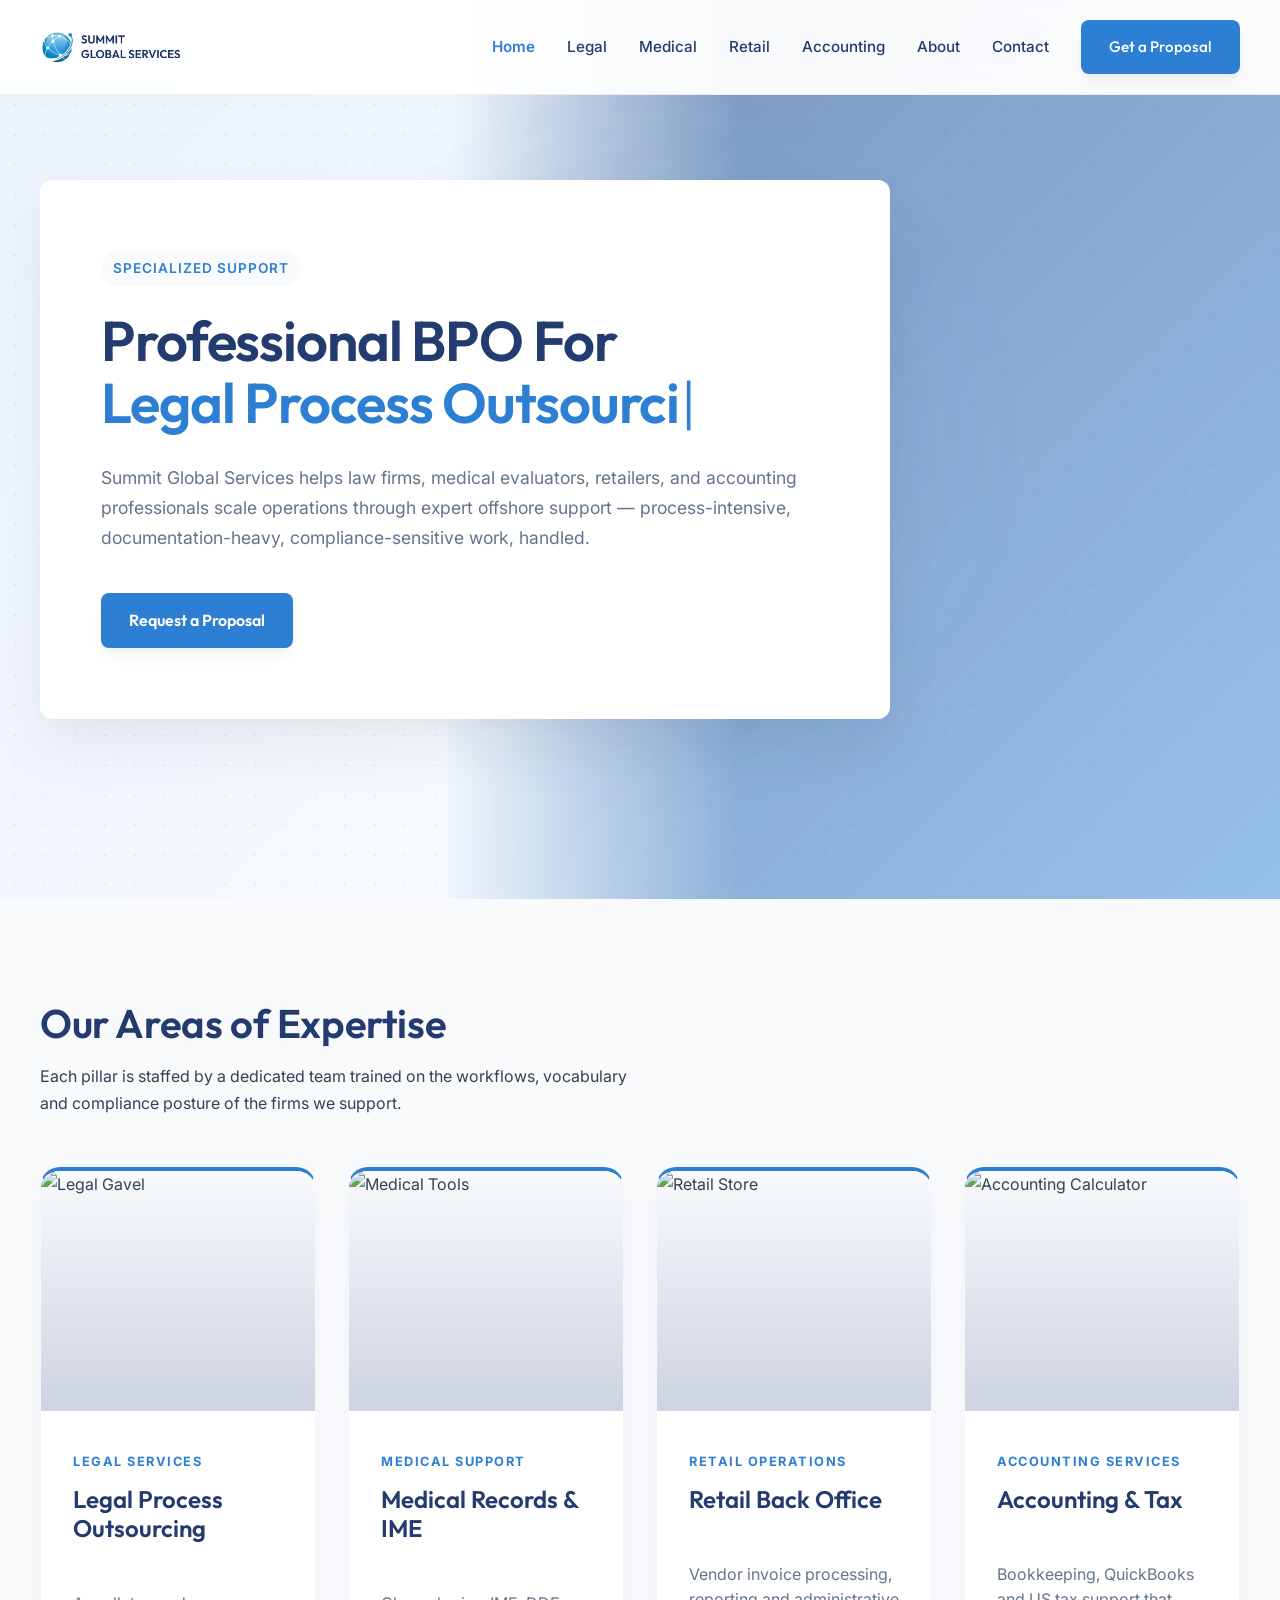
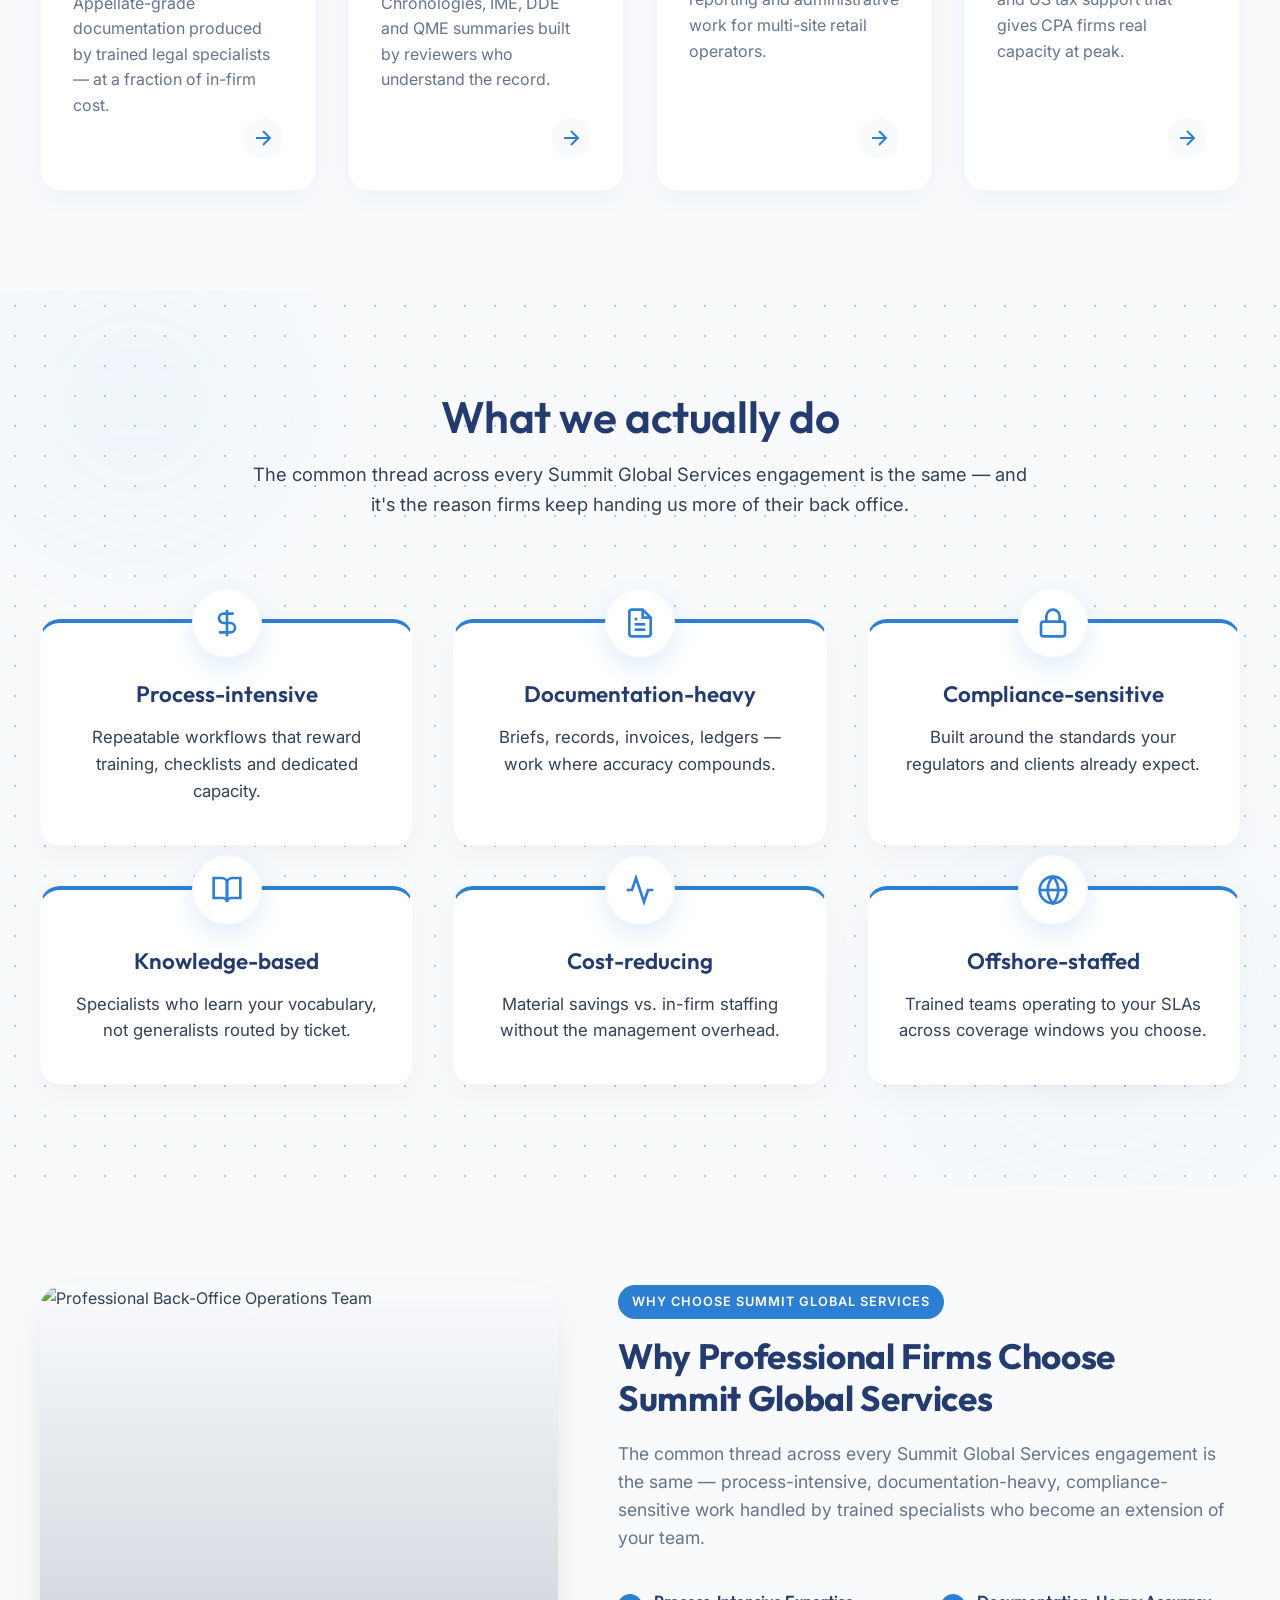
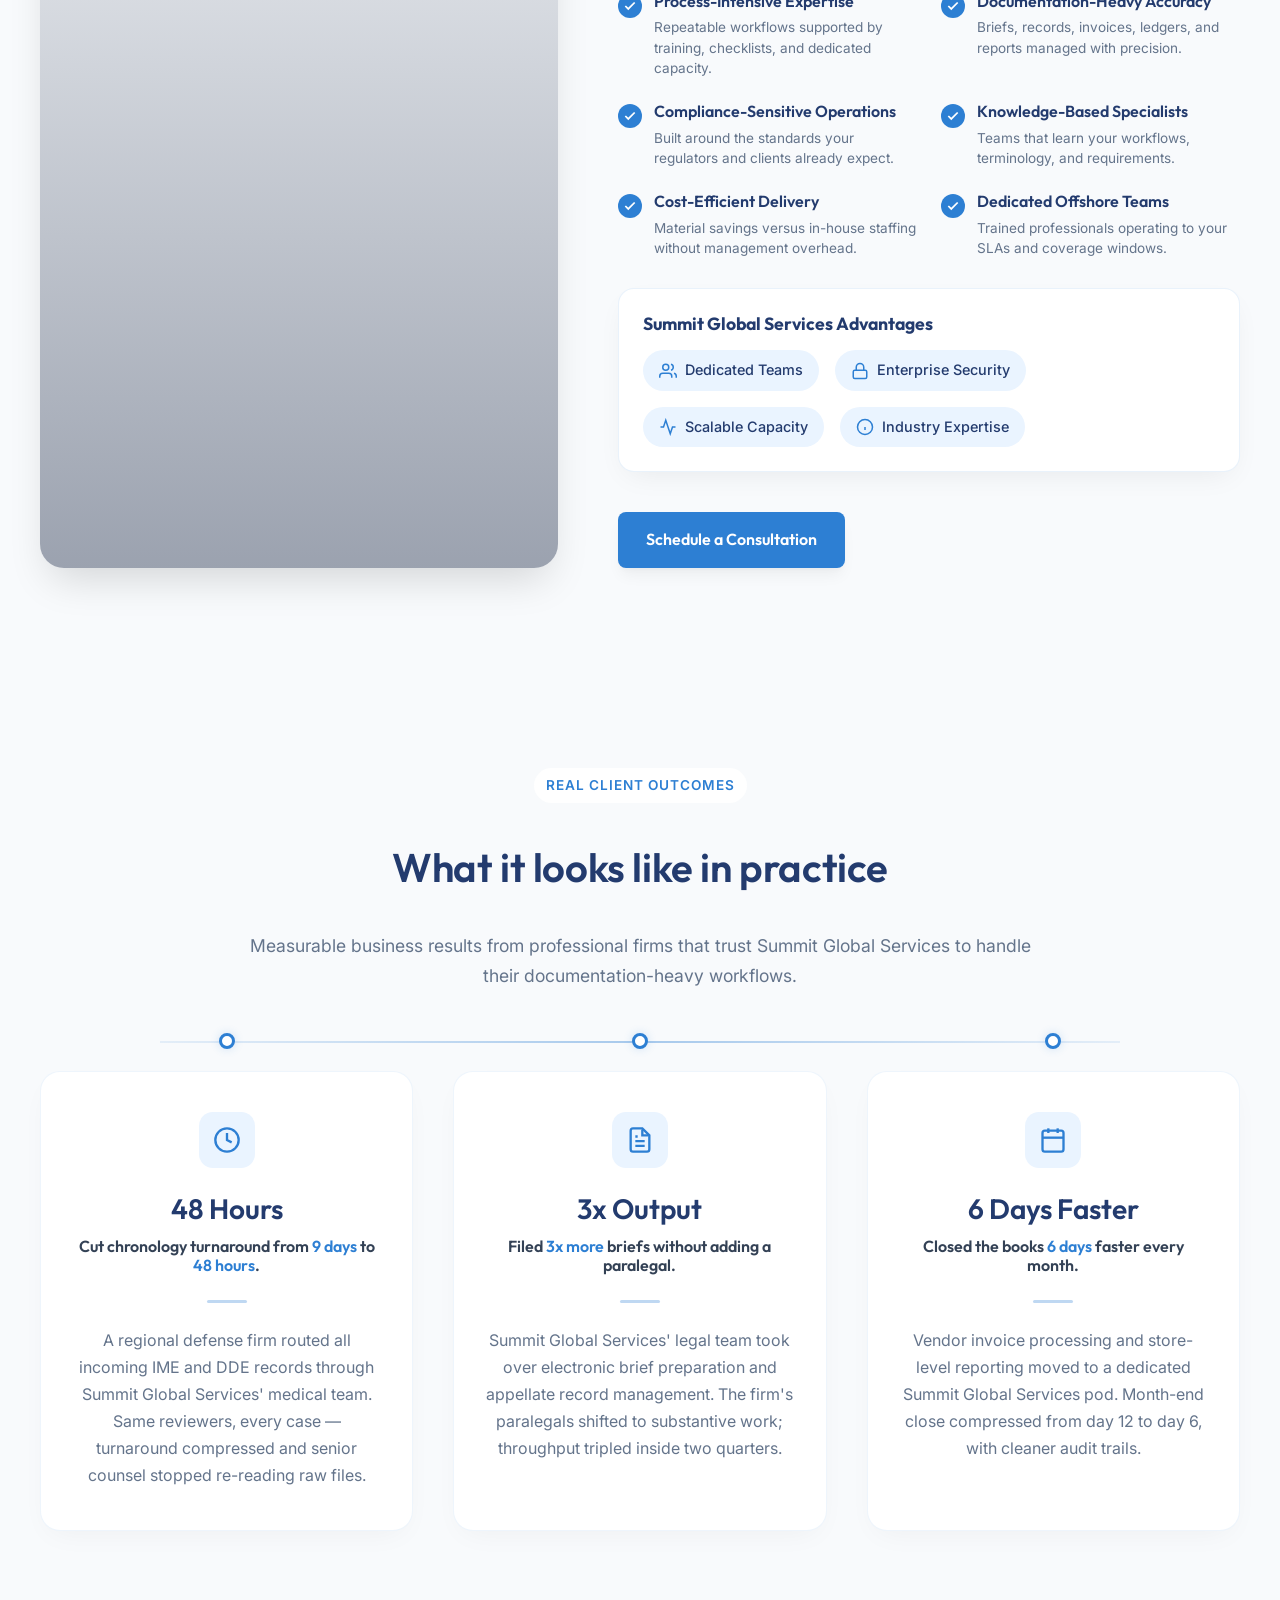
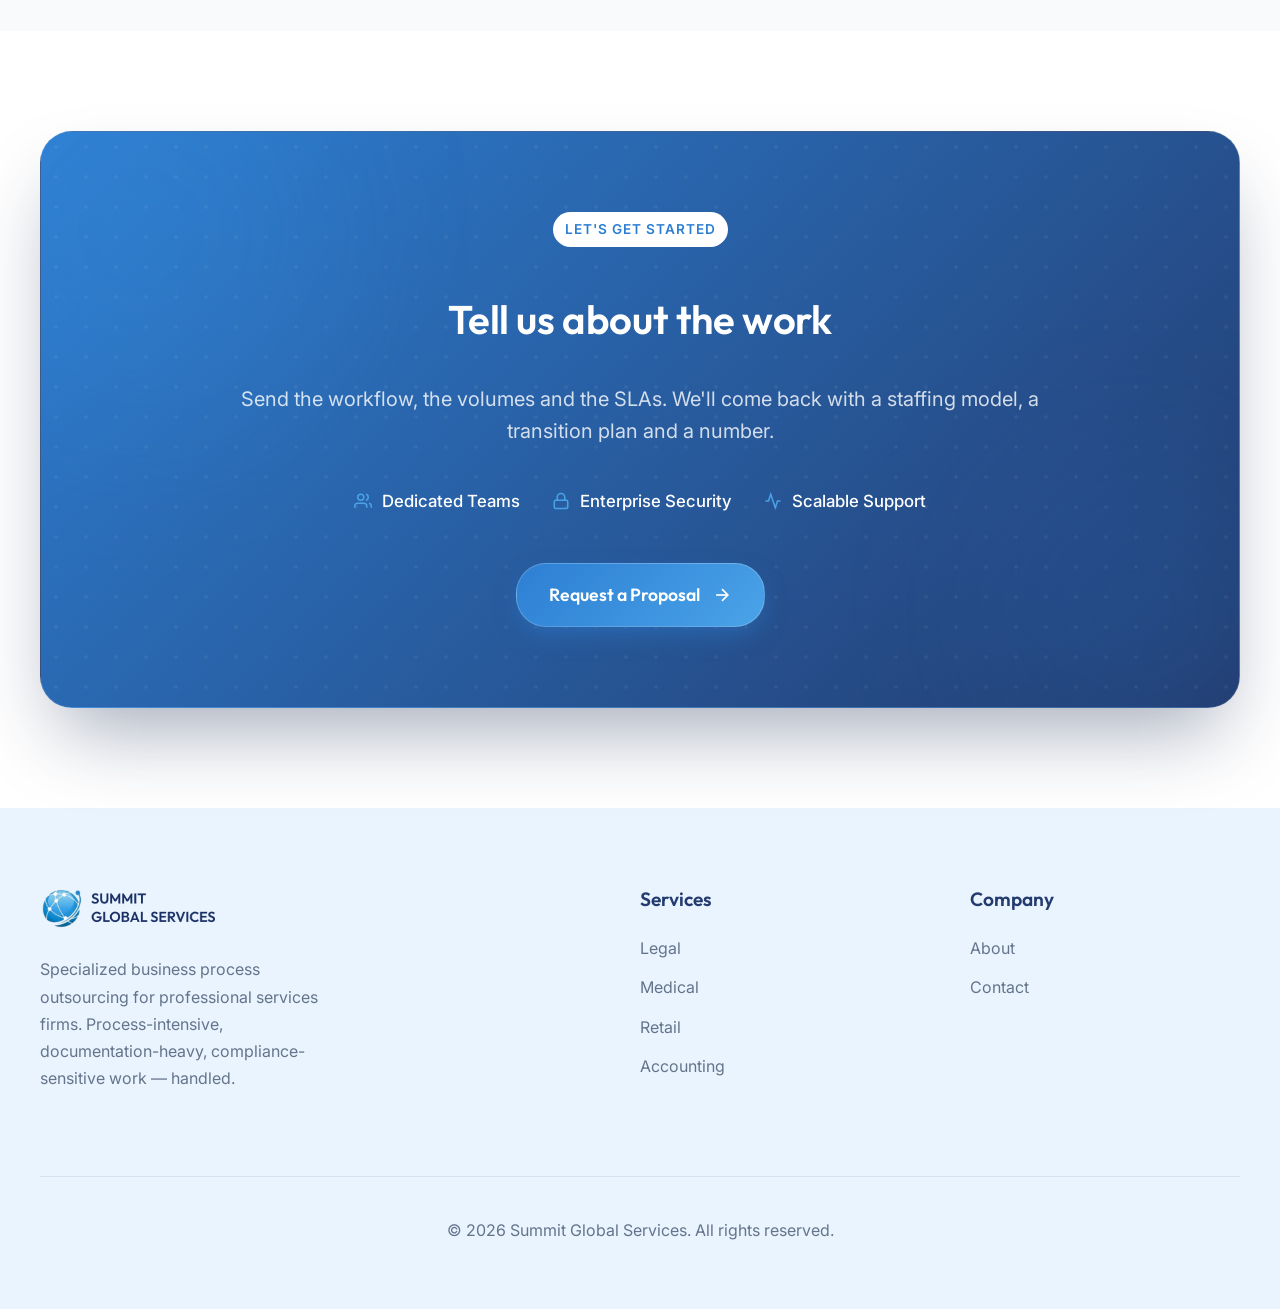
==== index.html @ f2cfae81 "Initial commit for Vercel deployment" ====
<!DOCTYPE html>
<html lang="en">

<head>
    <meta charset="UTF-8">
    <meta name="viewport" content="width=device-width, initial-scale=1.0">
    <title>Summit Global Services — Specialized BPO for Professional Firms</title>
    <meta name="description" content="Specialized BPO for legal, medical, retail, and accounting professionals.">
    <link rel="stylesheet" href="styles.css">
</head>

<body>

    <!-- Navigation -->
    <nav class="navbar">
        <div class="container">
            <a href="index.html" class="nav-brand">
                <img src="asset/logo.png" alt="Summit Global Services Logo" style="height: 32px; width: auto;">
            </a>
            <button class="nav-toggle" aria-label="Toggle Navigation">
                <svg width="24" height="24" viewBox="0 0 24 24" fill="none" stroke="currentColor" stroke-width="2"><line x1="3" y1="12" x2="21" y2="12"></line><line x1="3" y1="6" x2="21" y2="6"></line><line x1="3" y1="18" x2="21" y2="18"></line></svg>
            </button>
            <div class="nav-links">
                <a href="index.html" class="nav-home-link">Home</a>
                <a href="legal-process-outsourcing.html">Legal</a>
                <a href="medical-records-summary.html">Medical</a>
                <a href="retail-back-office.html">Retail</a>
                <a href="accounting-tax-support.html">Accounting</a>
                <a href="about.html">About</a>
                <a href="contact.html">Contact</a>
                <a href="contact.html" class="btn btn-primary">Get a Proposal</a>
            </div>
        </div>
    </nav>

    <!-- Hero Section -->
    <section class="hero-split" style="background: linear-gradient(135deg, #eaf2fc 0%, #ffffff 100%); position: relative;">
        <style>
            .premium-hero-glow {
                position: absolute;
                top: 50%;
                left: 20%;
                transform: translateY(-50%);
                width: 800px;
                height: 800px;
                background: radial-gradient(circle, rgba(45, 127, 211, 0.08) 0%, transparent 60%);
                border-radius: 50%;
                filter: blur(50px);
                z-index: 1;
                pointer-events: none;
            }
            .hero-split-bg-right {
                z-index: 0;
            }
            .hero-split-bg-right::before {
                content: '';
                position: absolute;
                top: 0; left: 0; right: 0; bottom: 0;
                background: linear-gradient(135deg, rgba(35, 59, 110, 0.5) 0%, rgba(45, 127, 211, 0.4) 100%);
                mix-blend-mode: overlay;
                z-index: 1;
            }
            .hero-split-bg-right::after {
                content: '';
                position: absolute;
                top: 0; left: 0; right: 0; bottom: 0;
                background: rgba(45, 127, 211, 0.15);
                z-index: 1;
            }
            .hero-image-fade {
                position: absolute;
                top: 0;
                left: 0;
                width: 35%;
                height: 100%;
                background: linear-gradient(90deg, #f0f6fd 0%, rgba(240, 246, 253, 0) 100%);
                z-index: 2;
            }
            .hero-image-fade-bottom {
                position: absolute;
                bottom: 0;
                left: 0;
                width: 100%;
                height: 25%;
                background: linear-gradient(0deg, #ffffff 0%, rgba(255, 255, 255, 0) 100%);
                z-index: 2;
                display: none;
            }
            @media (max-width: 992px) {
                .hero-image-fade {
                    width: 100%;
                    height: 40%;
                    background: linear-gradient(180deg, #f0f6fd 0%, rgba(240, 246, 253, 0) 100%);
                }
                .hero-image-fade-bottom {
                    display: block;
                }
            }
            .premium-hero-mesh {
                position: absolute;
                top: 0; left: 0; width: 100%; height: 100%;
                background-image: radial-gradient(rgba(45, 127, 211, 0.12) 1px, transparent 1px);
                background-size: 30px 30px;
                opacity: 0.8;
                z-index: 0;
            }
            .hero-overlap-card {
                position: relative;
                z-index: 10;
                box-shadow: 0 30px 60px rgba(0,0,0,0.06), 0 4px 20px rgba(45,127,211,0.04) !important;
                border: 1px solid rgba(255,255,255,0.7);
            }
        </style>

        <!-- Premium Background Elements -->
        <div class="premium-hero-mesh"></div>
        <div class="premium-hero-glow"></div>
        
        <div class="hero-split-bg-right">
            <div class="hero-image-fade"></div>
            <div class="hero-image-fade-bottom"></div>
        </div>

        <div class="container fade-in" style="position: relative; z-index: 10;">
            <div class="hero-overlap-card">
                <span class="hero-badge">Specialized Support</span>
                <h1>Professional BPO For<br><span class="rotating-text-wrapper"><span class="typing-text"></span></span>
                </h1>
                <p>Summit Global Services helps law firms, medical evaluators, retailers, and accounting professionals
                    scale operations through expert offshore support — process-intensive, documentation-heavy,
                    compliance-sensitive work, handled.</p>
                <div class="hero-overlap-btns">
                    <a href="contact.html" class="btn btn-primary">Request a Proposal</a>
                </div>
            </div>
        </div>
    </section>

    <!-- Our Areas of Expertise (Pillars) -->
    <section id="pillars" class="section section-light">
        <div class="container fade-in">
            <div class="services-header">
                <div class="services-header-text">
                    <h2>Our Areas of Expertise</h2>
                    <p>Each pillar is staffed by a dedicated team trained on the workflows, vocabulary and compliance
                        posture of the firms we support.</p>
                </div>
            </div>

            <div class="services-grid stagger-children">
                <!-- Legal -->
                <a href="legal-process-outsourcing.html" class="service-card animate-fade-up">
                    <div class="service-img">
                        <img src="https://images.unsplash.com/photo-1589829085413-56de8ae18c73?auto=format&fit=crop&q=80"
                            alt="Legal Gavel">
                        <div class="service-img-overlay"></div>
                    </div>
                    <div class="service-content">
                        <span class="service-category">Legal Services</span>
                        <h3>Legal Process Outsourcing</h3>
                        <p class="mt-4">Appellate-grade documentation produced by trained legal specialists — at a fraction of in-firm cost.</p>
                        <div class="service-arrow">
                            <svg width="24" height="24" viewBox="0 0 24 24" fill="none" stroke="currentColor" stroke-width="2"><line x1="5" y1="12" x2="19" y2="12"></line><polyline points="12 5 19 12 12 19"></polyline></svg>
                        </div>
                    </div>
                </a>

                <!-- Medical -->
                <a href="medical-records-summary.html" class="service-card animate-fade-up" style="animation-delay: 0.1s;">
                    <div class="service-img">
                        <img src="https://images.unsplash.com/photo-1576091160399-112ba8d25d1d?auto=format&fit=crop&q=80"
                            alt="Medical Tools">
                        <div class="service-img-overlay"></div>
                    </div>
                    <div class="service-content">
                        <span class="service-category">Medical Support</span>
                        <h3>Medical Records & IME</h3>
                        <p class="mt-4">Chronologies, IME, DDE and QME summaries built by reviewers who understand the record.</p>
                        <div class="service-arrow">
                            <svg width="24" height="24" viewBox="0 0 24 24" fill="none" stroke="currentColor" stroke-width="2"><line x1="5" y1="12" x2="19" y2="12"></line><polyline points="12 5 19 12 12 19"></polyline></svg>
                        </div>
                    </div>
                </a>

                <!-- Retail -->
                <a href="retail-back-office.html" class="service-card animate-fade-up" style="animation-delay: 0.2s;">
                    <div class="service-img">
                        <img src="https://images.unsplash.com/photo-1441986300917-64674bd600d8?auto=format&fit=crop&q=80"
                            alt="Retail Store">
                        <div class="service-img-overlay"></div>
                    </div>
                    <div class="service-content">
                        <span class="service-category">Retail Operations</span>
                        <h3>Retail Back Office</h3>
                        <p class="mt-4">Vendor invoice processing, reporting and administrative work for multi-site retail operators.</p>
                        <div class="service-arrow">
                            <svg width="24" height="24" viewBox="0 0 24 24" fill="none" stroke="currentColor" stroke-width="2"><line x1="5" y1="12" x2="19" y2="12"></line><polyline points="12 5 19 12 12 19"></polyline></svg>
                        </div>
                    </div>
                </a>

                <!-- Accounting -->
                <a href="accounting-tax-support.html" class="service-card animate-fade-up" style="animation-delay: 0.3s;">
                    <div class="service-img">
                        <img src="https://images.unsplash.com/photo-1554224155-8d04cb21cd6c?auto=format&fit=crop&q=80"
                            alt="Accounting Calculator">
                        <div class="service-img-overlay"></div>
                    </div>
                    <div class="service-content">
                        <span class="service-category">Accounting Services</span>
                        <h3>Accounting & Tax</h3>
                        <p class="mt-4">Bookkeeping, QuickBooks and US tax support that gives CPA firms real capacity at peak.</p>
                        <div class="service-arrow">
                            <svg width="24" height="24" viewBox="0 0 24 24" fill="none" stroke="currentColor" stroke-width="2"><line x1="5" y1="12" x2="19" y2="12"></line><polyline points="12 5 19 12 12 19"></polyline></svg>
                        </div>
                    </div>
                </a>
            </div>
        </div>
    </section>

    <!-- What we actually do -->
    <section class="section" style="position: relative; overflow: hidden; background-color: var(--bg-offwhite);">
        <style>
            .modern-feature-grid {
                display: grid;
                grid-template-columns: repeat(3, 1fr);
                gap: 40px;
                padding-top: 40px; /* space for floating icons */
            }
            @media (max-width: 900px) {
                .modern-feature-grid { grid-template-columns: repeat(2, 1fr); gap: 30px; }
            }
            @media (max-width: 600px) {
                .modern-feature-grid { grid-template-columns: 1fr; gap: 40px; }
            }
            .modern-feature-card {
                background: #ffffff;
                border-radius: 20px;
                padding: 50px 30px 40px;
                position: relative;
                box-shadow: 0 10px 30px rgba(0, 0, 0, 0.04), 0 1px 3px rgba(0,0,0,0.02);
                border-top: 4px solid var(--primary-color);
                display: flex;
                flex-direction: column;
                transition: transform 0.3s ease, box-shadow 0.3s ease;
                height: 100%;
                text-align: center;
                border-left: 1px solid rgba(0,0,0,0.02);
                border-right: 1px solid rgba(0,0,0,0.02);
                border-bottom: 1px solid rgba(0,0,0,0.02);
            }
            .modern-feature-card:hover {
                transform: translateY(-8px);
                box-shadow: 0 20px 40px rgba(45, 127, 211, 0.1), 0 1px 3px rgba(0,0,0,0.02);
            }
            .modern-feature-icon {
                position: absolute;
                top: -35px;
                left: 50%;
                transform: translateX(-50%);
                width: 70px;
                height: 70px;
                background: #ffffff;
                border-radius: 50%;
                display: flex;
                align-items: center;
                justify-content: center;
                box-shadow: 0 10px 25px rgba(45, 127, 211, 0.15);
                color: var(--primary-color);
                border: 2px solid var(--bg-offwhite);
            }
            .modern-feature-card h3 {
                margin-top: 8px;
                margin-bottom: 16px;
                font-size: 1.4rem;
                color: var(--text-heading);
            }
            .modern-feature-card p {
                color: var(--text-main);
                font-size: 1.05rem;
                line-height: 1.6;
                margin-bottom: 0;
            }
        </style>
        
        <!-- Subtle background elements -->
        <div style="position: absolute; top: -10%; left: -5%; width: 400px; height: 400px; background: radial-gradient(circle, rgba(45,127,211,0.05) 0%, transparent 70%); border-radius: 50%; filter: blur(40px); z-index: 0;"></div>
        <div style="position: absolute; bottom: -10%; right: -5%; width: 500px; height: 500px; background: radial-gradient(circle, rgba(45,127,211,0.04) 0%, transparent 70%); border-radius: 50%; filter: blur(60px); z-index: 0;"></div>
        <div class="premium-decorative-pattern" style="opacity: 0.4;"></div>

        <div class="container" style="position: relative; z-index: 1;">
            <div class="text-center fade-in" style="margin-bottom: 60px;">
                <h2 style="font-size: clamp(2rem, 4vw, 2.75rem); margin-bottom: 16px;">What we actually do</h2>
                <p style="max-width: 800px; margin: 0 auto; font-size: 1.15rem; color: var(--text-main); line-height: 1.6;">The
                    common thread across every Summit Global Services engagement is the same — and it's the reason firms keep handing us
                    more of their back office.</p>
            </div>

            <div class="modern-feature-grid">
                <div class="modern-feature-card fade-in">
                    <div class="modern-feature-icon">
                        <svg width="32" height="32" viewBox="0 0 24 24" fill="none" stroke="currentColor"
                            stroke-width="2">
                            <path d="M12 2v20M17 5H9.5a3.5 3.5 0 0 0 0 7h5a3.5 3.5 0 0 1 0 7H6"></path>
                        </svg>
                    </div>
                    <h3>Process-intensive</h3>
                    <p>Repeatable workflows that reward training, checklists and dedicated capacity.</p>
                </div>

                <div class="modern-feature-card fade-in" style="transition-delay: 50ms;">
                    <div class="modern-feature-icon">
                        <svg width="32" height="32" viewBox="0 0 24 24" fill="none" stroke="currentColor"
                            stroke-width="2">
                            <path d="M14 2H6a2 2 0 0 0-2 2v16a2 2 0 0 0 2 2h12a2 2 0 0 0 2-2V8z"></path>
                            <polyline points="14 2 14 8 20 8"></polyline>
                            <line x1="16" y1="13" x2="8" y2="13"></line>
                            <line x1="16" y1="17" x2="8" y2="17"></line>
                            <polyline points="10 9 9 9 8 9"></polyline>
                        </svg>
                    </div>
                    <h3>Documentation-heavy</h3>
                    <p>Briefs, records, invoices, ledgers — work where accuracy compounds.</p>
                </div>

                <div class="modern-feature-card fade-in" style="transition-delay: 100ms;">
                    <div class="modern-feature-icon">
                        <svg width="32" height="32" viewBox="0 0 24 24" fill="none" stroke="currentColor"
                            stroke-width="2">
                            <rect x="3" y="11" width="18" height="11" rx="2" ry="2"></rect>
                            <path d="M7 11V7a5 5 0 0 1 10 0v4"></path>
                        </svg>
                    </div>
                    <h3>Compliance-sensitive</h3>
                    <p>Built around the standards your regulators and clients already expect.</p>
                </div>

                <div class="modern-feature-card fade-in" style="transition-delay: 150ms;">
                    <div class="modern-feature-icon">
                        <svg width="32" height="32" viewBox="0 0 24 24" fill="none" stroke="currentColor"
                            stroke-width="2">
                            <path d="M2 3h6a4 4 0 0 1 4 4v14a3 3 0 0 0-3-3H2z"></path>
                            <path d="M22 3h-6a4 4 0 0 0-4 4v14a3 3 0 0 1 3-3h7z"></path>
                        </svg>
                    </div>
                    <h3>Knowledge-based</h3>
                    <p>Specialists who learn your vocabulary, not generalists routed by ticket.</p>
                </div>

                <div class="modern-feature-card fade-in" style="transition-delay: 200ms;">
                    <div class="modern-feature-icon">
                        <svg width="32" height="32" viewBox="0 0 24 24" fill="none" stroke="currentColor"
                            stroke-width="2">
                            <polyline points="22 12 18 12 15 21 9 3 6 12 2 12"></polyline>
                        </svg>
                    </div>
                    <h3>Cost-reducing</h3>
                    <p>Material savings vs. in-firm staffing without the management overhead.</p>
                </div>

                <div class="modern-feature-card fade-in" style="transition-delay: 250ms;">
                    <div class="modern-feature-icon">
                        <svg width="32" height="32" viewBox="0 0 24 24" fill="none" stroke="currentColor"
                            stroke-width="2">
                            <circle cx="12" cy="12" r="10"></circle>
                            <path
                                d="M12 2a15.3 15.3 0 0 1 4 10 15.3 15.3 0 0 1-4 10 15.3 15.3 0 0 1-4-10 15.3 15.3 0 0 1 4-10z">
                            </path>
                            <path d="M2 12h20"></path>
                        </svg>
                    </div>
                    <h3>Offshore-staffed</h3>
                    <p>Trained teams operating to your SLAs across coverage windows you choose.</p>
                </div>
            </div>
        </div>
    </section>

    <!-- Why Choose Summit -->
    <section class="section" style="background-color: var(--bg-offwhite);" id="why-choose-us">
        <div class="container">
            <div class="why-summit-layout">
                <!-- Left Side: Image -->
                <div class="why-image-column fade-in">
                    <div class="why-image-wrapper">
                        <img src="https://images.unsplash.com/photo-1522071820081-009f0129c71c?auto=format&fit=crop&q=80" alt="Professional Back-Office Operations Team">
                        <div class="image-overlay"></div>
                    </div>
                </div>
                
                <!-- Right Side: Content -->
                <div class="why-content-column fade-in" style="animation-delay: 0.1s;">
                    <span class="hero-badge badge-dark" style="margin-bottom: 16px; display: inline-block; background: var(--primary-color); color: white; border: none; letter-spacing: 1px; font-weight: 600; padding: 6px 14px; border-radius: 30px; font-size: 0.8rem;">WHY CHOOSE SUMMIT GLOBAL SERVICES</span>
                    <h2 class="section-title">Why Professional Firms Choose Summit Global Services</h2>
                    <p class="section-subtitle">The common thread across every Summit Global Services engagement is the same — process-intensive, documentation-heavy, compliance-sensitive work handled by trained specialists who become an extension of your team.</p>
                    
                    <div class="why-benefits-grid">
                        <div class="why-benefit">
                            <div class="why-benefit-icon">
                                <svg width="14" height="14" viewBox="0 0 24 24" fill="none" stroke="currentColor" stroke-width="3"><polyline points="20 6 9 17 4 12"></polyline></svg>
                            </div>
                            <div class="why-benefit-text">
                                <h4>Process-Intensive Expertise</h4>
                                <p>Repeatable workflows supported by training, checklists, and dedicated capacity.</p>
                            </div>
                        </div>
                        
                        <div class="why-benefit">
                            <div class="why-benefit-icon">
                                <svg width="14" height="14" viewBox="0 0 24 24" fill="none" stroke="currentColor" stroke-width="3"><polyline points="20 6 9 17 4 12"></polyline></svg>
                            </div>
                            <div class="why-benefit-text">
                                <h4>Documentation-Heavy Accuracy</h4>
                                <p>Briefs, records, invoices, ledgers, and reports managed with precision.</p>
                            </div>
                        </div>
                        
                        <div class="why-benefit">
                            <div class="why-benefit-icon">
                                <svg width="14" height="14" viewBox="0 0 24 24" fill="none" stroke="currentColor" stroke-width="3"><polyline points="20 6 9 17 4 12"></polyline></svg>
                            </div>
                            <div class="why-benefit-text">
                                <h4>Compliance-Sensitive Operations</h4>
                                <p>Built around the standards your regulators and clients already expect.</p>
                            </div>
                        </div>
                        
                        <div class="why-benefit">
                            <div class="why-benefit-icon">
                                <svg width="14" height="14" viewBox="0 0 24 24" fill="none" stroke="currentColor" stroke-width="3"><polyline points="20 6 9 17 4 12"></polyline></svg>
                            </div>
                            <div class="why-benefit-text">
                                <h4>Knowledge-Based Specialists</h4>
                                <p>Teams that learn your workflows, terminology, and requirements.</p>
                            </div>
                        </div>
                        
                        <div class="why-benefit">
                            <div class="why-benefit-icon">
                                <svg width="14" height="14" viewBox="0 0 24 24" fill="none" stroke="currentColor" stroke-width="3"><polyline points="20 6 9 17 4 12"></polyline></svg>
                            </div>
                            <div class="why-benefit-text">
                                <h4>Cost-Efficient Delivery</h4>
                                <p>Material savings versus in-house staffing without management overhead.</p>
                            </div>
                        </div>
                        
                        <div class="why-benefit">
                            <div class="why-benefit-icon">
                                <svg width="14" height="14" viewBox="0 0 24 24" fill="none" stroke="currentColor" stroke-width="3"><polyline points="20 6 9 17 4 12"></polyline></svg>
                            </div>
                            <div class="why-benefit-text">
                                <h4>Dedicated Offshore Teams</h4>
                                <p>Trained professionals operating to your SLAs and coverage windows.</p>
                            </div>
                        </div>
                    </div>
                    
                    <!-- Branded Highlight Card -->
                    <div class="summit-advantages-card">
                        <h4>Summit Global Services Advantages</h4>
                        <ul class="advantages-list">
                            <li><svg width="18" height="18" viewBox="0 0 24 24" fill="none" stroke="currentColor" stroke-width="2"><path d="M17 21v-2a4 4 0 0 0-4-4H5a4 4 0 0 0-4 4v2"></path><circle cx="9" cy="7" r="4"></circle><path d="M23 21v-2a4 4 0 0 0-3-3.87"></path><path d="M16 3.13a4 4 0 0 1 0 7.75"></path></svg> Dedicated Teams</li>
                            <li><svg width="18" height="18" viewBox="0 0 24 24" fill="none" stroke="currentColor" stroke-width="2"><rect x="3" y="11" width="18" height="11" rx="2" ry="2"></rect><path d="M7 11V7a5 5 0 0 1 10 0v4"></path></svg> Enterprise Security</li>
                            <li><svg width="18" height="18" viewBox="0 0 24 24" fill="none" stroke="currentColor" stroke-width="2"><polyline points="22 12 18 12 15 21 9 3 6 12 2 12"></polyline></svg> Scalable Capacity</li>
                            <li><svg width="18" height="18" viewBox="0 0 24 24" fill="none" stroke="currentColor" stroke-width="2"><circle cx="12" cy="12" r="10"></circle><line x1="12" y1="16" x2="12" y2="12"></line><line x1="12" y1="8" x2="12.01" y2="8"></line></svg> Industry Expertise</li>
                        </ul>
                    </div>
                    
                    <div style="margin-top: 40px;">
                        <a href="contact.html" class="btn btn-primary">Schedule a Consultation</a>
                    </div>
                </div>
            </div>
        </div>
    </section>


    <!-- What it looks like in practice (Testimonials / Case Studies) -->
    <section class="section" style="background-color: #F8FAFC;">
        <div class="container">
            <div class="text-center fade-in mb-5">
                <div style="margin-bottom: 16px;">
                    <span class="hero-badge" style="background-color: var(--bg-white);">Real Client Outcomes</span>
                </div>
                <h2>What it looks like in practice</h2>
                <p style="max-width: 800px; margin: 16px auto 0; font-size: 1.1rem; color: var(--text-light);">Measurable business results from professional firms that trust Summit Global Services to handle their documentation-heavy workflows.</p>
            </div>

            <div class="light-stats-grid stagger-children">
                <!-- Horizontal Connection Line -->
                <div class="light-stats-line"></div>

                <!-- Case 1 -->
                <div class="light-stats-card animate-fade-up">
                    <div class="stats-dot"></div>
                    <div class="stats-icon-wrapper">
                        <svg width="28" height="28" viewBox="0 0 24 24" fill="none" stroke="currentColor" stroke-width="2">
                            <circle cx="12" cy="12" r="10"></circle>
                            <polyline points="12 6 12 12 16 14"></polyline>
                        </svg>
                    </div>
                    <h3 class="stats-metric-large">48 Hours</h3>
                    <h4 class="stats-title">Cut chronology turnaround from <span class="highlight-blue">9 days</span> to <span class="highlight-blue">48 hours</span>.</h4>
                    <div class="stats-divider"></div>
                    <p class="stats-desc">A regional defense firm routed all incoming IME and DDE records through Summit Global Services' medical team. Same reviewers, every case — turnaround compressed and senior counsel stopped re-reading raw files.</p>
                </div>

                <!-- Case 2 -->
                <div class="light-stats-card animate-fade-up" style="animation-delay: 0.1s;">
                    <div class="stats-dot"></div>
                    <div class="stats-icon-wrapper">
                        <svg width="28" height="28" viewBox="0 0 24 24" fill="none" stroke="currentColor" stroke-width="2">
                            <path d="M14 2H6a2 2 0 0 0-2 2v16c0 1.1.9 2 2 2h12a2 2 0 0 0 2-2V8l-6-6z"></path>
                            <path d="M14 3v5h5M16 13H8M16 17H8M10 9H8"></path>
                        </svg>
                    </div>
                    <h3 class="stats-metric-large">3x Output</h3>
                    <h4 class="stats-title">Filed <span class="highlight-blue">3x more</span> briefs without adding a paralegal.</h4>
                    <div class="stats-divider"></div>
                    <p class="stats-desc">Summit Global Services' legal team took over electronic brief preparation and appellate record management. The firm's paralegals shifted to substantive work; throughput tripled inside two quarters.</p>
                </div>

                <!-- Case 3 -->
                <div class="light-stats-card animate-fade-up" style="animation-delay: 0.2s;">
                    <div class="stats-dot"></div>
                    <div class="stats-icon-wrapper">
                        <svg width="28" height="28" viewBox="0 0 24 24" fill="none" stroke="currentColor" stroke-width="2">
                            <rect x="3" y="4" width="18" height="18" rx="2" ry="2"></rect>
                            <line x1="16" y1="2" x2="16" y2="6"></line>
                            <line x1="8" y1="2" x2="8" y2="6"></line>
                            <line x1="3" y1="10" x2="21" y2="10"></line>
                        </svg>
                    </div>
                    <h3 class="stats-metric-large">6 Days Faster</h3>
                    <h4 class="stats-title">Closed the books <span class="highlight-blue">6 days</span> faster every month.</h4>
                    <div class="stats-divider"></div>
                    <p class="stats-desc">Vendor invoice processing and store-level reporting moved to a dedicated Summit Global Services pod. Month-end close compressed from day 12 to day 6, with cleaner audit trails.</p>
                </div>
            </div>
        </div>
    </section>

    <!-- CTA Section -->
    <section class="section premium-cta-section">
        <div class="container">
            <div class="premium-cta-container fade-in">
                <!-- Abstract shapes/patterns -->
                <div class="cta-pattern"></div>
                <div class="cta-shape shape-1"></div>
                <div class="cta-shape shape-2"></div>

                <div class="cta-content relative z-10 text-center">
                    <div style="margin-bottom: 24px;">
                        <span class="hero-badge" style="background-color: var(--bg-white);">Let's Get Started</span>
                    </div>
                    <h2>Tell us about the work</h2>
                    <p class="cta-description">Send the workflow, the volumes and the SLAs. We'll come back with a staffing model, a transition plan and a number.</p>
                    
                    <div class="cta-trust-indicators">
                        <span><svg width="18" height="18" viewBox="0 0 24 24" fill="none" stroke="currentColor" stroke-width="2"><path d="M17 21v-2a4 4 0 0 0-4-4H5a4 4 0 0 0-4 4v2"></path><circle cx="9" cy="7" r="4"></circle><path d="M23 21v-2a4 4 0 0 0-3-3.87"></path><path d="M16 3.13a4 4 0 0 1 0 7.75"></path></svg> Dedicated Teams</span>
                        <span><svg width="18" height="18" viewBox="0 0 24 24" fill="none" stroke="currentColor" stroke-width="2"><rect x="3" y="11" width="18" height="11" rx="2" ry="2"></rect><path d="M7 11V7a5 5 0 0 1 10 0v4"></path></svg> Enterprise Security</span>
                        <span><svg width="18" height="18" viewBox="0 0 24 24" fill="none" stroke="currentColor" stroke-width="2"><polyline points="22 12 18 12 15 21 9 3 6 12 2 12"></polyline></svg> Scalable Support</span>
                    </div>

                    <div class="cta-buttons">
                        <a href="contact.html" class="btn btn-gradient-glow">
                            Request a Proposal
                            <svg width="20" height="20" viewBox="0 0 24 24" fill="none" stroke="currentColor" stroke-width="2"><line x1="5" y1="12" x2="19" y2="12"></line><polyline points="12 5 19 12 12 19"></polyline></svg>
                        </a>
                    </div>
                </div>
            </div>
        </div>
    </section>

    <!-- Footer -->
    <footer class="footer">
        <div class="container">
            <div class="footer-grid">
                <div class="footer-brand">
                    <img src="asset/logo.png" alt="Summit Global Services Logo">
                    <p style="color: var(--text-light); max-width: 300px;">Specialized business process outsourcing for
                        professional services firms. Process-intensive, documentation-heavy, compliance-sensitive work —
                        handled.</p>
                </div>
                <div class="footer-links">
                    <h4>Services</h4>
                    <ul>
                        <li><a href="legal-process-outsourcing.html">Legal</a></li>
                        <li><a href="medical-records-summary.html">Medical</a></li>
                        <li><a href="retail-back-office.html">Retail</a></li>
                        <li><a href="accounting-tax-support.html">Accounting</a></li>
                    </ul>
                </div>
                <div class="footer-links">
                    <h4>Company</h4>
                    <ul>
                        <li><a href="about.html">About</a></li>
                        <li><a href="contact.html">Contact</a></li>
                    </ul>
                </div>
            </div>
            <div class="footer-bottom">
                <p>&copy; 2026 Summit Global Services. All rights reserved.</p>
            </div>
        </div>
    </footer>

    <script src="script.js"></script>
</body>

</html>
---- styles.css ----
/* =========================================
   Summit Global Services - Master Stylesheet
   Theme: Professional Blue & White Corporate
   ========================================= */

@import url('https://fonts.googleapis.com/css2?family=Inter:wght@300;400;500;600;700&family=Outfit:wght@300;400;500;600;700&display=swap');

:root {
    /* Color Palette - User Provided */
    --primary-color: #2D7FD3;
    /* Primary Blue */
    --primary-dark: #233B6E;
    /* Dark Blue (Headings) */
    --primary-light: #4AA3E8;
    /* Sky Blue Accent (Hovers) */
    --primary-bg-light: #EAF4FF;
    /* Light Blue (Hover/Background) */
    --accent-color: #4AA3E8;
    /* Sky Blue Accent */

    --bg-white: #FFFFFF;
    --bg-offwhite: #F8FAFC;
    /* Light Gray Background */
    --bg-gray: #EAF4FF;
    /* Light Blue Background */

    --text-main: #334155;
    --text-heading: #233B6E;
    /* Dark Blue Headings */
    --text-light: #64748b;

    /* Gradients */
    --gradient-primary: linear-gradient(135deg, #2D7FD3 0%, #4AA3E8 100%);
    --gradient-hero: linear-gradient(to right, rgba(35, 59, 110, 0.95), rgba(45, 127, 211, 0.85));

    /* Layout & Shadows */
    --shadow-sm: 0 4px 6px -1px rgba(0, 0, 0, 0.05), 0 2px 4px -1px rgba(0, 0, 0, 0.03);
    --shadow-md: 0 10px 15px -3px rgba(0, 0, 0, 0.05), 0 4px 6px -2px rgba(0, 0, 0, 0.025);
    --shadow-lg: 0 20px 25px -5px rgba(0, 0, 0, 0.05), 0 10px 10px -5px rgba(0, 0, 0, 0.02);
    --border-radius: 12px;
    --border-radius-lg: 20px;
    --transition: all 0.3s cubic-bezier(0.4, 0, 0.2, 1);
}

* {
    margin: 0;
    padding: 0;
    box-sizing: border-box;
}

body {
    font-family: 'Inter', sans-serif;
    color: var(--text-main);
    background-color: var(--bg-white);
    line-height: 1.7;
    font-size: 16px;
    -webkit-font-smoothing: antialiased;
}

h1,
h2,
h3,
h4,
h5,
h6 {
    font-family: 'Outfit', sans-serif;
    color: var(--text-heading);
    line-height: 1.2;
    font-weight: 600;
}

h1 {
    font-size: 3.5rem;
    letter-spacing: -0.02em;
}

h2 {
    font-size: 2.5rem;
    letter-spacing: -0.01em;
    margin-bottom: 1.5rem;
}

h3 {
    font-size: 1.75rem;
    margin-bottom: 1rem;
}

p {
    margin-bottom: 1.5rem;
}

a {
    text-decoration: none;
    color: var(--primary-light);
    transition: var(--transition);
}

a:hover {
    color: var(--primary-color);
}

/* =========================================
   Layout & Utilities
   ========================================= */
.container {
    width: 100%;
    max-width: 1440px;
    /* Widened for 4-column large cards */
    margin: 0 auto;
    padding: 0 40px;
    /* Increased side padding */
}

.section {
    padding: 100px 0;
}

.section-light {
    background-color: var(--bg-offwhite);
}

.section-dark {
    background-color: var(--primary-dark);
    color: white;
}

.section-dark h2,
.section-dark h3 {
    color: white;
}

.text-center {
    text-align: center;
}

.mt-4 {
    margin-top: 2rem;
}

.mb-4 {
    margin-bottom: 2rem;
}

/* =========================================
   Buttons
   ========================================= */
.btn {
    display: inline-flex;
    align-items: center;
    justify-content: center;
    padding: 14px 28px;
    border-radius: 8px;
    font-weight: 600;
    font-family: 'Outfit', sans-serif;
    transition: var(--transition);
    cursor: pointer;
    border: none;
    font-size: 1rem;
}

.btn-primary {
    background: var(--primary-color);
    color: #FFFFFF !important;
    box-shadow: var(--shadow-md);
}

.btn-primary:hover {
    transform: translateY(-2px);
    box-shadow: var(--shadow-lg);
    color: #FFFFFF !important;
}

.btn-outline {
    background: transparent;
    color: var(--primary-color);
    border: 2px solid var(--primary-color);
}

.btn-outline:hover {
    background: var(--primary-color);
    color: white;
}

/* =========================================
   Navigation
   ========================================= */
.navbar {
    position: fixed;
    top: 0;
    width: 100%;
    background: rgba(255, 255, 255, 0.95);
    backdrop-filter: blur(10px);
    border-bottom: 1px solid rgba(30, 50, 100, 0.08);
    z-index: 1000;
    transition: var(--transition);
    padding: 20px 0;
}

.navbar .container {
    display: flex;
    justify-content: space-between;
    align-items: center;
}

.nav-brand {
    font-family: 'Outfit', sans-serif;
    font-size: 1.5rem;
    font-weight: 700;
    color: var(--primary-color);
    display: flex;
    align-items: center;
    gap: 10px;
}

.nav-links {
    display: flex;
    gap: 32px;
    align-items: center;
}

.nav-links a {
    color: var(--text-heading);
    font-weight: 500;
    font-size: 0.95rem;
    position: relative;
    text-decoration: none;
}

/* Hover: Smooth underline animation */
.nav-links a:not(.btn)::before {
    content: '';
    position: absolute;
    bottom: -4px;
    left: 0;
    width: 0;
    height: 2px;
    background-color: var(--primary-light);
    transition: width 0.3s ease;
}

.nav-links a:hover:not(.btn)::before {
    width: 100%;
}

/* Active State: Highlight using primary brand color */
.nav-links a.active {
    color: var(--primary-color) !important;
}

.nav-links a:hover {
    color: var(--primary-light);
}

/* Specifically for the Home link to stand out slightly */
.nav-home-link {
    font-weight: 600 !important;
}

.nav-toggle {
    display: none;
    font-size: 1.5rem;
    background: none;
    border: none;
    color: var(--text-heading);
    cursor: pointer;
}

/* =========================================
   Hero Section (Split Layout)
   ========================================= */
.hero-split {
    position: relative;
    display: flex;
    align-items: center;
    min-height: 95vh;
    padding: 180px 0;
    background-color: var(--bg-white);
}

.hero-split-bg-left {
    position: absolute;
    top: 0;
    left: 0;
    width: 35%;
    height: 100%;
    background-color: var(--primary-color);
    z-index: 0;
}

.modern-mesh-bg {
    background: linear-gradient(135deg, #f8fafc 0%, #e0efff 50%, #d1e8ff 100%);
    overflow: hidden;
}

.mesh-blob {
    position: absolute;
    border-radius: 50%;
    filter: blur(80px);
    opacity: 0.5;
    animation: floatBlob 15s infinite alternate ease-in-out;
}

.blob-1 {
    width: 600px;
    height: 600px;
    background: #a8d1ff;
    top: -200px;
    left: -200px;
    animation-delay: 0s;
}

.blob-2 {
    width: 500px;
    height: 500px;
    background: #eaf4ff;
    bottom: -150px;
    right: -250px;
    animation-delay: -5s;
    animation-duration: 20s;
}

.blob-3 {
    width: 450px;
    height: 450px;
    background: #60a5fa;
    top: 40%;
    left: 10%;
    opacity: 0.3;
    animation-delay: -10s;
    animation-duration: 25s;
}

.dot-pattern-overlay {
    position: absolute;
    top: 0;
    left: 0;
    width: 100%;
    height: 100%;
    background-image: radial-gradient(rgba(45, 127, 211, 0.1) 2px, transparent 2px);
    background-size: 30px 30px;
    z-index: 1;
    opacity: 0.6;
}

@keyframes floatBlob {
    0% {
        transform: translate(0, 0) scale(1);
    }

    33% {
        transform: translate(40px, -40px) scale(1.05);
    }

    66% {
        transform: translate(-30px, 30px) scale(0.95);
    }

    100% {
        transform: translate(0, 0) scale(1);
    }
}

.hero-split-bg-right {
    position: absolute;
    top: 0;
    right: 0;
    width: 65%;
    height: 100%;
    background: url('https://images.unsplash.com/photo-1600880292203-757bb62b4baf?auto=format&fit=crop&q=80') center/cover no-repeat;
    z-index: 0;
}

.hero-split-bg-right::before {
    content: '';
    position: absolute;
    top: 0;
    left: 0;
    right: 0;
    bottom: 0;
    background: rgba(35, 59, 110, 0.4);
    /* Dark blue overlay for contrast */
}

.hero-split .container {
    position: relative;
    z-index: 10;
    display: flex;
    justify-content: flex-start;
}

.hero-overlap-card {
    background: var(--bg-white);
    padding: 70px 60px;
    border-radius: var(--border-radius);
    box-shadow: 0 25px 50px -12px rgba(0, 0, 0, 0.15), 0 0 60px rgba(45, 127, 211, 0.25);
    max-width: 850px;
    margin-right: -100px;
    /* Causes the overlap effect */
    position: relative;
}

.hero-badge {
    display: inline-block;
    padding: 6px 12px;
    background-color: var(--bg-offwhite);
    color: var(--primary-color);
    font-weight: 600;
    font-size: 0.85rem;
    text-transform: uppercase;
    letter-spacing: 1px;
    border-radius: 20px;
    margin-bottom: 24px;
}

.hero-overlap-card h1 {
    font-size: 3.5rem;
    line-height: 1.1;
    margin-bottom: 24px;
    color: var(--primary-dark);
}

.hero-overlap-card h1 .highlight {
    color: var(--primary-color);
}

/* Rotating Text Animation */
.rotating-text-wrapper {
    display: block;
    position: relative;
    width: 100%;
    vertical-align: bottom;
    min-height: 1.2em;
}

.typing-text {
    color: var(--primary-color);
    white-space: normal;
}

/* Typing cursor blink */
.rotating-text-wrapper::after {
    content: '|';
    color: var(--primary-color);
    animation: cursorBlink 1s step-end infinite;
    font-weight: 300;
    margin-left: 2px;
}

@keyframes cursorBlink {

    0%,
    100% {
        opacity: 1;
    }

    50% {
        opacity: 0;
    }
}

.hero-overlap-card p {
    font-size: 1.1rem;
    color: var(--text-light);
    margin-bottom: 40px;
}

.hero-overlap-btns {
    display: flex;
    gap: 24px;
    align-items: center;
}

.btn-play {
    display: flex;
    align-items: center;
    gap: 12px;
    color: var(--text-heading);
    font-weight: 600;
    font-family: 'Outfit', sans-serif;
    transition: var(--transition);
    cursor: pointer;
    background: none;
    border: none;
    font-size: 1rem;
}

.btn-play .play-icon {
    width: 48px;
    height: 48px;
    border-radius: 50%;
    border: 1px solid var(--bg-gray);
    display: flex;
    align-items: center;
    justify-content: center;
    color: var(--primary-color);
    transition: var(--transition);
}

.btn-play:hover .play-icon {
    background: var(--primary-color);
    color: white;
    border-color: var(--primary-color);
    transform: scale(1.05);
}

.btn-play:hover {
    color: var(--primary-color);
}

/* Service Hero Pages */
.hero-service {
    padding: 180px 0 100px;
    background: var(--gradient-hero), url('https://images.unsplash.com/photo-1497366216548-37526070297c?auto=format&fit=crop&q=80') center/cover;
    color: white;
    text-align: center;
    overflow: hidden;
    position: relative;
}

.hero-service h1 {
    color: white;
    animation: fadeInUp 0.8s ease-out 0.2s both;
}

.hero-service p {
    color: rgba(255, 255, 255, 0.9);
    font-size: 1.25rem;
    max-width: 700px;
    margin: 0 auto;
    animation: fadeInUp 0.8s ease-out 0.4s both;
}

.hero-service .btn {
    animation: fadeInUp 0.8s ease-out 0.6s both;
}

/* =========================================
   Features / Pillars Grid
   ========================================= */
.features-grid {
    display: grid;
    grid-template-columns: repeat(auto-fit, minmax(280px, 1fr));
    gap: 30px;
    margin-top: 60px;
}

.feature-card {
    background: var(--bg-white);
    padding: 40px;
    border-radius: var(--border-radius);
    box-shadow: var(--shadow-sm);
    transition: var(--transition);
    border: 1px solid rgba(30, 50, 100, 0.05);
}

.feature-card:hover {
    transform: translateY(-5px);
    box-shadow: var(--shadow-md);
}

.feature-icon {
    width: 50px;
    height: 50px;
    background: var(--primary-bg-light);
    border-radius: 12px;
    display: flex;
    align-items: center;
    justify-content: center;
    color: var(--primary-light);
    margin-bottom: 24px;
}

.feature-icon svg {
    width: 24px;
    height: 24px;
}

.feature-card h3 {
    font-size: 1.25rem;
}

/* =========================================
   Services Links Grid
   ========================================= */
.services-grid {
    display: grid;
    grid-template-columns: repeat(4, 1fr);
    gap: 32px;
    margin-top: 50px;
}

.service-card {
    background: var(--bg-white);
    border-radius: var(--border-radius-lg);
    overflow: hidden;
    box-shadow: 0 10px 30px -10px rgba(35, 59, 110, 0.08);
    transition: all 0.4s cubic-bezier(0.16, 1, 0.3, 1);
    text-decoration: none;
    color: inherit;
    display: flex;
    flex-direction: column;
    border-top: 4px solid var(--primary-color);
    position: relative;
    border-left: 1px solid rgba(0,0,0,0.03);
    border-right: 1px solid rgba(0,0,0,0.03);
    border-bottom: 1px solid rgba(0,0,0,0.03);
}

.service-card:hover {
    transform: translateY(-12px);
    box-shadow: 0 25px 50px -12px rgba(35, 59, 110, 0.15), 0 0 0 1px rgba(45, 127, 211, 0.1);
}

.service-img {
    height: 240px; /* Taller image to feel more premium */
    background: var(--bg-offwhite);
    overflow: hidden;
    position: relative;
}

.service-img img {
    width: 100%;
    height: 100%;
    object-fit: cover;
    transition: transform 0.8s cubic-bezier(0.16, 1, 0.3, 1);
}

.service-img-overlay {
    position: absolute;
    top: 0;
    left: 0;
    width: 100%;
    height: 100%;
    background: linear-gradient(to bottom, rgba(35,59,110,0) 0%, rgba(35,59,110,0.2) 100%);
    z-index: 1;
    transition: opacity 0.4s ease;
}

.service-card:hover .service-img img {
    transform: scale(1.08);
}

.service-card:hover .service-img-overlay {
    opacity: 0.7;
}

.service-content {
    padding: 40px 32px;
    display: flex;
    flex-direction: column;
    flex-grow: 1;
    position: relative;
}

.service-category {
    font-size: 0.8rem;
    text-transform: uppercase;
    letter-spacing: 1.5px;
    font-weight: 700;
    color: var(--primary-color);
    margin-bottom: 12px;
    display: block;
}

.service-card h3 {
    font-size: 1.5rem;
    transition: color 0.3s ease;
    margin-bottom: 16px;
}

.service-card:hover h3 {
    color: var(--primary-color);
}

.service-card p {
    color: var(--text-light);
    line-height: 1.6;
    margin-bottom: 32px; /* Space for the arrow */
    flex-grow: 1;
}

.service-arrow {
    position: absolute;
    bottom: 32px;
    right: 32px;
    width: 40px;
    height: 40px;
    border-radius: 50%;
    background: var(--bg-offwhite);
    display: flex;
    align-items: center;
    justify-content: center;
    color: var(--primary-color);
    transition: all 0.4s cubic-bezier(0.16, 1, 0.3, 1);
}

.service-card:hover .service-arrow {
    background: var(--primary-color);
    color: white;
    transform: translateX(5px);
    box-shadow: 0 4px 12px rgba(45, 127, 211, 0.3);
}

/* =========================================
   Services Modern Grid
   ========================================= */
.services-header {
    display: flex;
    justify-content: space-between;
    align-items: flex-start;
    margin-bottom: 40px;
    gap: 40px;
}

.services-header-text {
    max-width: 600px;
}

.services-header h2 {
    margin-bottom: 16px;
    text-align: left;
}

.services-header p {
    text-align: left;
    margin-bottom: 0;
}

.services-modern-grid {
    display: grid;
    grid-template-columns: repeat(auto-fit, minmax(260px, 1fr));
    gap: 24px;
}

.service-card-modern {
    background: var(--bg-offwhite);
    padding: 40px 30px;
    border-radius: 20px;
    display: flex;
    flex-direction: column;
    text-decoration: none;
    color: var(--text-main);
    transition: var(--transition);
    border: 1px solid rgba(30, 50, 100, 0.05);
}

.service-card-modern:hover {
    transform: translateY(-5px);
    box-shadow: var(--shadow-md);
}

.service-card-modern.featured {
    background: var(--primary-dark);
    color: white;
}

.service-card-modern.featured h3 {
    color: white;
}

.service-card-modern.featured p {
    color: rgba(255, 255, 255, 0.85);
}

.service-card-modern .icon {
    width: 40px;
    height: 40px;
    margin-bottom: 24px;
    color: var(--primary-color);
}

.service-card-modern.featured .icon {
    color: white;
}

.service-card-modern h3 {
    font-size: 1.25rem;
    margin-bottom: 16px;
}

.service-card-modern p {
    font-size: 0.95rem;
    flex-grow: 1;
    margin-bottom: 32px;
}

.btn-pill {
    align-self: flex-start;
    padding: 10px 24px;
    border-radius: 30px;
    font-size: 0.9rem;
    font-weight: 600;
    font-family: 'Outfit', sans-serif;
    background: var(--primary-color);
    color: white;
    transition: var(--transition);
}

.service-card-modern:hover .btn-pill {
    background: var(--primary-light);
}

.service-card-modern.featured .btn-pill {
    background: white;
    color: var(--primary-color);
    border: 1px solid transparent;
}

.service-card-modern.featured:hover .btn-pill {
    background: var(--primary-bg-light);
    color: var(--primary-dark);
}

/* =========================================
   FAQ Accordion
   ========================================= */
.faq-container {
    max-width: 800px;
    margin: 50px auto 0;
}

.faq-item {
    background: var(--bg-white);
    border-radius: var(--border-radius);
    margin-bottom: 16px;
    box-shadow: var(--shadow-sm);
    overflow: hidden;
}

.faq-question {
    padding: 24px;
    display: flex;
    justify-content: space-between;
    align-items: center;
    cursor: pointer;
    font-weight: 600;
    font-family: 'Outfit', sans-serif;
    color: var(--text-heading);
    font-size: 1.1rem;
}

.faq-question svg {
    transition: var(--transition);
    color: var(--primary-light);
}

.faq-item.active .faq-question svg {
    transform: rotate(180deg);
}

.faq-answer {
    padding: 0 24px;
    max-height: 0;
    overflow: hidden;
    transition: max-height 0.4s ease, padding 0.4s ease;
}

.faq-item.active .faq-answer {
    padding: 0 24px 24px;
    max-height: 500px;
}

/* =========================================
   Footer
   ========================================= */
.footer {
    background: #EAF4FF;
    color: var(--text-main);
    padding: 80px 0 40px;
}

.footer-grid {
    display: grid;
    grid-template-columns: 2fr 1fr 1fr;
    gap: 60px;
    margin-bottom: 60px;
}

.footer-brand h2 {
    color: var(--primary-dark);
    margin-bottom: 20px;
}

.footer-brand img {
    height: 40px;
    width: auto;
    margin-bottom: 20px;
}

.footer-links h4 {
    color: var(--primary-dark);
    margin-bottom: 24px;
    font-size: 1.2rem;
}

.footer-links ul {
    list-style: none;
}

.footer-links li {
    margin-bottom: 12px;
}

.footer-links a {
    color: var(--text-light);
}

.footer-links a:hover {
    color: var(--primary-color);
}

.footer-bottom {
    text-align: center;
    padding-top: 40px;
    border-top: 1px solid rgba(35, 59, 110, 0.1);
    color: var(--text-light);
}

/* =========================================
   Responsive Design
   ========================================= */
@media (max-width: 992px) {
    .hero-split {
        flex-direction: column;
        padding: 120px 0 60px;
        min-height: auto;
    }

    .hero-split-bg-left {
        width: 100%;
        height: 50%;
    }

    .hero-split-bg-right {
        width: 100%;
        top: 50%;
        height: 50%;
    }

    .hero-overlap-card {
        margin: 0 auto;
        padding: 40px 30px;
        max-width: 100%;
    }

    .hero-overlap-card h1 {
        font-size: 2.4rem;
    }

    .hero-overlap-btns {
        flex-direction: column;
        align-items: flex-start;
        gap: 16px;
    }

    .services-grid {
        grid-template-columns: repeat(2, 1fr);
    }

    .services-header {
        flex-direction: column;
    }
}

@media (max-width: 768px) {
    .nav-links {
        position: absolute;
        top: 100%;
        left: 0;
        width: 100%;
        background: white;
        flex-direction: column;
        padding: 20px;
        box-shadow: var(--shadow-md);
        display: none;
    }

    .nav-links.active {
        display: flex;
    }

    .nav-toggle {
        display: block;
    }

    h1 {
        font-size: 2.5rem;
    }

    h2 {
        font-size: 2rem;
    }

    .footer-grid {
        grid-template-columns: 1fr;
        gap: 40px;
    }
}

/* =========================================
   Animations - Keyframes
   ========================================= */
@keyframes fadeInUp {
    from {
        opacity: 0;
        transform: translateY(40px);
    }

    to {
        opacity: 1;
        transform: translateY(0);
    }
}

@keyframes fadeInDown {
    from {
        opacity: 0;
        transform: translateY(-30px);
    }

    to {
        opacity: 1;
        transform: translateY(0);
    }
}

@keyframes fadeInLeft {
    from {
        opacity: 0;
        transform: translateX(-40px);
    }

    to {
        opacity: 1;
        transform: translateX(0);
    }
}

@keyframes fadeInRight {
    from {
        opacity: 0;
        transform: translateX(40px);
    }

    to {
        opacity: 1;
        transform: translateX(0);
    }
}

@keyframes scaleIn {
    from {
        opacity: 0;
        transform: scale(0.9);
    }

    to {
        opacity: 1;
        transform: scale(1);
    }
}

@keyframes slideInUp {
    from {
        opacity: 0;
        transform: translateY(60px);
    }

    to {
        opacity: 1;
        transform: translateY(0);
    }
}

@keyframes float {

    0%,
    100% {
        transform: translateY(0);
    }

    50% {
        transform: translateY(-10px);
    }
}

@keyframes pulse {

    0%,
    100% {
        transform: scale(1);
    }

    50% {
        transform: scale(1.05);
    }
}

@keyframes shimmer {
    0% {
        background-position: -200% 0;
    }

    100% {
        background-position: 200% 0;
    }
}

@keyframes gradientShift {
    0% {
        background-position: 0% 50%;
    }

    50% {
        background-position: 100% 50%;
    }

    100% {
        background-position: 0% 50%;
    }
}

@keyframes borderGlow {

    0%,
    100% {
        border-color: var(--primary-color);
        box-shadow: 0 0 5px rgba(45, 127, 211, 0.2);
    }

    50% {
        border-color: var(--primary-light);
        box-shadow: 0 0 20px rgba(45, 127, 211, 0.3);
    }
}

@keyframes countUp {
    from {
        opacity: 0;
        transform: translateY(20px) scale(0.8);
    }

    to {
        opacity: 1;
        transform: translateY(0) scale(1);
    }
}

@keyframes typewriter {
    from {
        width: 0;
    }

    to {
        width: 100%;
    }
}

@keyframes draw {
    to {
        stroke-dashoffset: 0;
    }
}

/* =========================================
   Animation Utility Classes
   ========================================= */
.animate-fade-up {
    opacity: 0;
    transform: translateY(40px);
    transition: opacity 0.7s ease-out, transform 0.7s ease-out;
}

.animate-fade-down {
    opacity: 0;
    transform: translateY(-30px);
    transition: opacity 0.7s ease-out, transform 0.7s ease-out;
}

.animate-fade-left {
    opacity: 0;
    transform: translateX(-40px);
    transition: opacity 0.7s ease-out, transform 0.7s ease-out;
}

.animate-fade-right {
    opacity: 0;
    transform: translateX(40px);
    transition: opacity 0.7s ease-out, transform 0.7s ease-out;
}

.animate-scale-in {
    opacity: 0;
    transform: scale(0.9);
    transition: opacity 0.6s ease-out, transform 0.6s ease-out;
}

.animate-visible {
    opacity: 1 !important;
    transform: translateY(0) translateX(0) scale(1) !important;
}

/* Staggered Children */
.stagger-children>*:nth-child(1) {
    transition-delay: 0s;
}

.stagger-children>*:nth-child(2) {
    transition-delay: 0.1s;
}

.stagger-children>*:nth-child(3) {
    transition-delay: 0.2s;
}

.stagger-children>*:nth-child(4) {
    transition-delay: 0.3s;
}

.stagger-children>*:nth-child(5) {
    transition-delay: 0.4s;
}

.stagger-children>*:nth-child(6) {
    transition-delay: 0.5s;
}

/* =========================================
   Micro-Animations & Enhanced Hovers
   ========================================= */

/* Navbar brand subtle float */
.nav-brand img {
    transition: transform 0.4s ease;
}

.nav-brand:hover img {
    transform: scale(1.05);
}

/* Nav links underline sweep */
.nav-links a {
    position: relative;
    overflow: hidden;
}

.nav-links a::after {
    content: '';
    position: absolute;
    bottom: -2px;
    left: 0;
    width: 0;
    height: 2px;
    background: var(--primary-color);
    transition: width 0.35s ease;
}

.nav-links a:hover::after {
    width: 100%;
}

/* Button hover ripple */
.btn-primary {
    position: relative;
    overflow: hidden;
}

.btn-primary::after {
    content: '';
    position: absolute;
    top: 50%;
    left: 50%;
    width: 0;
    height: 0;
    background: rgba(255, 255, 255, 0.15);
    border-radius: 50%;
    transform: translate(-50%, -50%);
    transition: width 0.5s ease, height 0.5s ease;
}

.btn-primary:hover::after {
    width: 300px;
    height: 300px;
}

/* Service card image zoom on hover */
.service-card .service-img img {
    transition: transform 0.6s cubic-bezier(0.22, 1, 0.36, 1);
}

.service-card:hover .service-img img {
    transform: scale(1.08);
}

/* Feature icon float on hover */
.feature-card:hover .feature-icon {
    animation: float 2s ease-in-out infinite;
}

/* Feature icon SVG draw effect */
.feature-icon svg {
    stroke-dasharray: 100;
    stroke-dashoffset: 100;
    transition: stroke-dashoffset 0.8s ease;
}

.animate-visible .feature-icon svg,
.feature-card:hover .feature-icon svg {
    stroke-dashoffset: 0;
}

/* FAQ smooth expand with subtle rotation */
.faq-question {
    transition: color 0.3s ease, background 0.3s ease;
}

.faq-question:hover {
    color: var(--primary-color);
}

.faq-item.active .faq-question {
    color: var(--primary-color);
}

/* Hero overlap card entrance */
.hero-overlap-card {
    animation: slideInUp 1s ease-out 0.3s both;
}

/* Hero badge pulse */
.hero-badge {
    animation: pulse 3s ease-in-out infinite;
}

/* Play button ring animation */
@keyframes ring {
    0% {
        box-shadow: 0 0 0 0 rgba(45, 127, 211, 0.4);
    }

    70% {
        box-shadow: 0 0 0 12px rgba(45, 127, 211, 0);
    }

    100% {
        box-shadow: 0 0 0 0 rgba(45, 127, 211, 0);
    }
}

.btn-play .play-icon {
    animation: ring 2.5s infinite;
}

/* Featured card glow */
.featured-card {
    animation: borderGlow 3s ease-in-out infinite;
}

/* Footer links slide effect */
.footer-links a {
    transition: transform 0.3s ease, color 0.3s ease;
}

.footer-links a:hover {
    transform: translateX(5px);
}

/* Section heading decorative line animation */
.section h2 {
    position: relative;
    display: inline-block;
}

/* Smooth scroll */
html {
    scroll-behavior: smooth;
}

/* Reduced motion for accessibility */
@media (prefers-reduced-motion: reduce) {

    *,
    *::before,
    *::after {
        animation-duration: 0.01ms !important;
        animation-iteration-count: 1 !important;
        transition-duration: 0.01ms !important;
    }

    html {
        scroll-behavior: auto;
    }
}

/* Premium Services Grid */
.premium-services-grid {
    display: grid;
    grid-template-columns: repeat(3, 1fr);
    gap: 40px;
    margin-top: 60px;
}

.premium-service-card {
    background: var(--bg-white);
    border-radius: 24px;
    padding: 50px 40px 40px;
    position: relative;
    box-shadow: 0 10px 40px -10px rgba(0, 0, 0, 0.08);
    transition: all 0.4s cubic-bezier(0.4, 0, 0.2, 1);
    border: 1px solid rgba(0, 0, 0, 0.03);
    display: flex;
    flex-direction: column;
}

.premium-service-card:hover {
    transform: translateY(-10px);
    box-shadow: 0 20px 50px -10px rgba(45, 127, 211, 0.15);
}

.card-icon-wrapper {
    position: absolute;
    top: -24px;
    left: 40px;
    width: 64px;
    height: 64px;
    background: var(--primary-color);
    color: white;
    border-radius: 20px;
    display: flex;
    align-items: center;
    justify-content: center;
    box-shadow: 0 10px 20px -5px rgba(45, 127, 211, 0.4);
    transform: rotate(-5deg);
    transition: transform 0.3s ease;
}

.premium-service-card:hover .card-icon-wrapper {
    transform: rotate(0deg) scale(1.1);
}

.card-icon-wrapper svg {
    width: 32px;
    height: 32px;
}

.card-content {
    display: flex;
    flex-direction: column;
    flex-grow: 1;
}

.card-content h3 {
    font-size: 1.4rem;
    margin-bottom: 16px;
    color: var(--primary-dark);
}

.card-content p {
    color: var(--text-light);
    margin-bottom: 30px;
    flex-grow: 1;
    line-height: 1.6;
}


@media (max-width: 992px) {
    .premium-services-grid {
        grid-template-columns: repeat(2, 1fr);
        gap: 30px;
    }
}

@media (max-width: 768px) {
    .premium-services-grid {
        grid-template-columns: 1fr;
        gap: 30px;
    }

    .premium-service-card {
        padding: 40px 30px 30px;
    }

    .card-icon-wrapper {
        left: 30px;
    }
}


/* Premium Case Studies Section */
.premium-case-studies {
    position: relative;
    overflow: hidden;
    background: linear-gradient(135deg, var(--primary-dark) 0%, #1e3a8a 100%);
}

.premium-pattern-overlay {
    position: absolute;
    top: 0;
    left: 0;
    width: 100%;
    height: 100%;
    background-image: radial-gradient(rgba(255, 255, 255, 0.05) 1px, transparent 1px);
    background-size: 24px 24px;
    z-index: 1;
}

.relative {
    position: relative;
}

.z-10 {
    z-index: 10;
}

.badge-dark {
    background: rgba(255, 255, 255, 0.1);
    color: #93c5fd;
    border: 1px solid rgba(255, 255, 255, 0.15);
}

.case-study-grid {
    display: grid;
    grid-template-columns: repeat(auto-fit, minmax(320px, 1fr));
    gap: 30px;
    margin-top: 50px;
}

.case-study-card {
    background: rgba(255, 255, 255, 0.03);
    backdrop-filter: blur(12px);
    -webkit-backdrop-filter: blur(12px);
    border: 1px solid rgba(255, 255, 255, 0.08);
    border-radius: 24px;
    padding: 40px;
    color: white;
    transition: all 0.4s cubic-bezier(0.4, 0, 0.2, 1);
    box-shadow: 0 10px 30px -10px rgba(0, 0, 0, 0.3);
    display: flex;
    flex-direction: column;
}

.case-study-card:hover {
    transform: translateY(-8px);
    background: rgba(255, 255, 255, 0.05);
    border-color: rgba(255, 255, 255, 0.2);
    box-shadow: 0 20px 40px -10px rgba(0, 0, 0, 0.4), 0 0 20px rgba(45, 127, 211, 0.2);
}

.case-study-header {
    display: flex;
    justify-content: space-between;
    align-items: center;
    margin-bottom: 24px;
}

.case-icon {
    width: 48px;
    height: 48px;
    background: rgba(45, 127, 211, 0.2);
    color: #93c5fd;
    border-radius: 12px;
    display: flex;
    align-items: center;
    justify-content: center;
    border: 1px solid rgba(45, 127, 211, 0.3);
}

.case-metric {
    background: var(--primary-color);
    color: white;
    padding: 6px 14px;
    border-radius: 30px;
    font-size: 0.85rem;
    font-weight: 600;
    letter-spacing: 0.5px;
    box-shadow: 0 4px 10px rgba(45, 127, 211, 0.3);
}

.case-study-card h3 {
    color: white;
    font-size: 1.4rem;
    line-height: 1.4;
    margin-bottom: 16px;
    font-weight: 500;
}

.case-study-card h3 .highlight {
    color: #93c5fd;
    font-weight: 700;
}

.case-study-card p {
    color: rgba(255, 255, 255, 0.7);
    line-height: 1.6;
    margin-bottom: 0;
    font-size: 1rem;
}


/* Why Choose Summit Section */
.two-column-layout {
    display: grid;
    grid-template-columns: 1.2fr 1fr;
    gap: 60px;
    align-items: center;
}

.section-title {
    font-size: 2.2rem;
    color: var(--primary-dark);
    margin-bottom: 20px;
    font-weight: 700;
}

.section-subtitle {
    font-size: 1.1rem;
    color: var(--text-light);
    line-height: 1.6;
    margin-bottom: 40px;
}

.benefits-list {
    display: flex;
    flex-direction: column;
    gap: 24px;
}

.benefit-item {
    display: flex;
    align-items: flex-start;
    gap: 16px;
    padding: 16px;
    border-radius: 12px;
    transition: background 0.3s ease;
}

.benefit-item:hover {
    background: var(--bg-white);
    box-shadow: 0 4px 15px rgba(0, 0, 0, 0.05);
}

.benefit-icon {
    flex-shrink: 0;
    width: 32px;
    height: 32px;
    background: rgba(45, 127, 211, 0.1);
    color: var(--primary-color);
    border-radius: 50%;
    display: flex;
    align-items: center;
    justify-content: center;
    margin-top: 2px;
}

.benefit-icon svg {
    width: 16px;
    height: 16px;
}

.benefit-text h4 {
    font-size: 1.1rem;
    color: var(--primary-dark);
    margin-bottom: 6px;
    font-weight: 600;
}

.benefit-text p {
    color: var(--text-light);
    margin: 0;
    font-size: 0.95rem;
    line-height: 1.5;
}

.image-column .image-wrapper {
    position: relative;
    border-radius: 24px;
    overflow: hidden;
    box-shadow: 0 20px 40px -10px rgba(0, 0, 0, 0.15);
}

.image-column img {
    width: 100%;
    height: auto;
    display: block;
    object-fit: cover;
    transition: transform 0.6s ease;
}

.image-column .image-wrapper:hover img {
    transform: scale(1.05);
}

.image-overlay {
    position: absolute;
    inset: 0;
    background: linear-gradient(to top, rgba(16, 30, 60, 0.4), transparent);
    pointer-events: none;
}

@media (max-width: 992px) {
    .two-column-layout {
        grid-template-columns: 1fr;
        gap: 40px;
    }

    .image-column {
        order: -1;
    }
}

/* New Why Choose Summit Section */
.why-summit-layout {
    display: grid;
    grid-template-columns: 1fr 1.2fr;
    gap: 60px;
    align-items: center;
}

.why-image-column {
    position: relative;
    height: 100%;
    min-height: 600px;
}

.why-image-wrapper {
    position: absolute;
    top: 0;
    left: 0;
    width: 100%;
    height: 100%;
    border-radius: 24px;
    overflow: hidden;
    box-shadow: 0 20px 40px -10px rgba(0,0,0,0.15);
}

.why-image-wrapper img {
    width: 100%;
    height: 100%;
    object-fit: cover;
    transition: transform 0.6s ease;
}

.why-image-wrapper:hover img {
    transform: scale(1.05);
}

.why-benefits-grid {
    display: grid;
    grid-template-columns: 1fr 1fr;
    gap: 24px;
    margin-bottom: 30px;
}

.why-benefit {
    display: flex;
    align-items: flex-start;
    gap: 12px;
}

.why-benefit-icon {
    flex-shrink: 0;
    width: 24px;
    height: 24px;
    background: var(--primary-color);
    color: white;
    border-radius: 50%;
    display: flex;
    align-items: center;
    justify-content: center;
    margin-top: 2px;
}

.why-benefit-icon svg {
    width: 14px;
    height: 14px;
}

.why-benefit-text h4 {
    font-size: 1rem;
    color: var(--primary-dark);
    margin-bottom: 6px;
    font-weight: 600;
}

.why-benefit-text p {
    color: var(--text-light);
    margin: 0;
    font-size: 0.85rem;
    line-height: 1.5;
}

.summit-advantages-card {
    background: var(--bg-white);
    border-radius: 16px;
    padding: 24px;
    box-shadow: 0 10px 30px -10px rgba(0,0,0,0.08);
    border: 1px solid rgba(45, 127, 211, 0.1);
}

.summit-advantages-card h4 {
    color: var(--primary-dark);
    margin-bottom: 16px;
    font-size: 1.1rem;
    font-weight: 700;
}

.advantages-list {
    display: flex;
    flex-wrap: wrap;
    gap: 16px;
    list-style: none;
    padding: 0;
    margin: 0;
}

.advantages-list li {
    display: flex;
    align-items: center;
    gap: 8px;
    background: #EAF4FF;
    color: #233B6E;
    padding: 8px 16px;
    border-radius: 30px;
    font-size: 0.9rem;
    font-weight: 500;
}

.advantages-list li svg {
    color: var(--primary-color);
}

@media (max-width: 992px) {
    .why-summit-layout {
        grid-template-columns: 1fr;
        gap: 40px;
    }
    .why-image-column {
        min-height: 400px;
        position: relative;
    }
    .why-image-wrapper {
        position: relative;
        height: 400px;
    }
    .why-benefits-grid {
        grid-template-columns: 1fr;
    }
}

/* Light Premium Stats Showcase */
.light-stats-grid {
    display: grid;
    grid-template-columns: repeat(3, 1fr);
    gap: 40px;
    position: relative;
    padding-top: 30px;
    margin-top: 50px;
}

.light-stats-line {
    position: absolute;
    top: 0;
    left: 10%;
    right: 10%;
    height: 2px;
    background: linear-gradient(to right, rgba(45, 127, 211, 0.1), rgba(45, 127, 211, 0.4), rgba(45, 127, 211, 0.1));
}

.light-stats-card {
    background: #ffffff;
    border-radius: 20px;
    padding: 40px 32px;
    position: relative;
    border: 1px solid rgba(45, 127, 211, 0.08);
    box-shadow: 0 10px 30px -10px rgba(0, 0, 0, 0.05);
    transition: all 0.4s cubic-bezier(0.165, 0.84, 0.44, 1);
    text-align: center;
}

.light-stats-card:hover {
    transform: translateY(-8px);
    box-shadow: 0 20px 40px -10px rgba(45, 127, 211, 0.15);
    border-color: rgba(45, 127, 211, 0.3);
}

.stats-dot {
    position: absolute;
    top: -39px;
    left: 50%;
    transform: translateX(-50%);
    width: 16px;
    height: 16px;
    border-radius: 50%;
    background: #ffffff;
    border: 3px solid var(--primary-color);
    box-shadow: 0 0 10px rgba(45, 127, 211, 0.2);
    z-index: 2;
    transition: all 0.3s ease;
}

.light-stats-card:hover .stats-dot {
    transform: translateX(-50%) scale(1.3);
    background: var(--primary-color);
    box-shadow: 0 0 15px rgba(45, 127, 211, 0.4);
}

.stats-icon-wrapper {
    width: 56px;
    height: 56px;
    border-radius: 14px;
    background: #EAF4FF;
    color: var(--primary-color);
    display: flex;
    align-items: center;
    justify-content: center;
    margin: 0 auto 24px auto;
    transition: all 0.4s ease;
}

.light-stats-card:hover .stats-icon-wrapper {
    background: var(--primary-color);
    color: white;
    transform: scale(1.1) rotate(5deg);
}

.stats-metric-large {
    color: var(--primary-dark);
    margin-bottom: 12px;
}

.stats-title {
    color: var(--text-dark);
    margin-bottom: 24px;
}

.stats-title .highlight-blue {
    color: var(--primary-color);
}

.stats-divider {
    width: 40px;
    height: 3px;
    background: var(--primary-color);
    margin: 0 auto 24px auto;
    border-radius: 2px;
    opacity: 0.3;
    transition: all 0.3s ease;
}

.light-stats-card:hover .stats-divider {
    opacity: 1;
    width: 60px;
}

.contact-grid {
    display: grid;
    grid-template-columns: 1fr 1fr;
    gap: 60px;
    align-items: start;
    margin-top: 50px;
}

.form-row {
    display: grid;
    grid-template-columns: 1fr 1fr;
    gap: 20px;
    margin-bottom: 20px;
}

@media (max-width: 992px) {
    .contact-grid {
        grid-template-columns: 1fr;
        gap: 40px;
    }
}

@media (max-width: 768px) {
    .form-row {
        grid-template-columns: 1fr;
        gap: 0;
    }
    
    .form-row > div {
        margin-bottom: 20px;
    }
    
    .form-row > div:last-child {
        margin-bottom: 0;
    }
}

.stats-desc {
    color: var(--text-light);
    margin: 0;
}

@media (max-width: 992px) {
    .light-stats-grid {
        grid-template-columns: 1fr;
        padding-top: 0;
    }
    .light-stats-line, .stats-dot {
        display: none;
    }
}

/* Premium CTA Section */
.premium-cta-section {
    padding: 100px 0;
    position: relative;
}

.premium-cta-container {
    background: linear-gradient(135deg, #2D7FD3 0%, #233B6E 100%);
    border-radius: 32px;
    padding: 80px 40px;
    position: relative;
    overflow: hidden;
    box-shadow: 0 40px 80px -20px rgba(26, 42, 80, 0.4);
    border: 1px solid rgba(255, 255, 255, 0.1);
}

.cta-pattern {
    position: absolute;
    top: 0;
    left: 0;
    width: 100%;
    height: 100%;
    background-image: radial-gradient(rgba(255, 255, 255, 0.05) 2px, transparent 2px);
    background-size: 30px 30px;
    z-index: 1;
}

.cta-shape {
    position: absolute;
    border-radius: 50%;
    filter: blur(80px);
    z-index: 0;
    opacity: 0.5;
    animation: floatBlob 20s infinite ease-in-out alternate;
}

.cta-shape.shape-1 {
    width: 400px;
    height: 400px;
    background: rgba(74, 163, 232, 0.2);
    top: -100px;
    left: -100px;
}

.cta-shape.shape-2 {
    width: 300px;
    height: 300px;
    background: rgba(45, 127, 211, 0.3);
    bottom: -50px;
    right: -50px;
    animation-delay: -5s;
}

.cta-content {
    position: relative;
    z-index: 10;
    max-width: 800px;
    margin: 0 auto;
}

.cta-content h2 {
    color: white;
}

.cta-description {
    color: rgba(255, 255, 255, 0.8);
    font-size: 1.25rem;
    line-height: 1.6;
    margin: 16px auto 40px;
}

.cta-trust-indicators {
    display: flex;
    justify-content: center;
    gap: 32px;
    flex-wrap: wrap;
    margin-bottom: 48px;
}

.cta-trust-indicators span {
    display: flex;
    align-items: center;
    gap: 10px;
    color: white;
    font-size: 1.05rem;
    font-weight: 500;
}

.cta-trust-indicators svg {
    color: var(--primary-light);
}

.cta-buttons {
    display: flex;
    justify-content: center;
    gap: 20px;
    flex-wrap: wrap;
}

.btn-gradient-glow {
    background: linear-gradient(135deg, #2D7FD3 0%, #4AA3E8 100%);
    color: white;
    padding: 16px 32px;
    border-radius: 30px;
    font-weight: 600;
    font-size: 1.1rem;
    display: inline-flex;
    align-items: center;
    gap: 12px;
    box-shadow: 0 10px 25px -5px rgba(45, 127, 211, 0.5);
    transition: all 0.3s ease;
    border: 1px solid rgba(255, 255, 255, 0.2);
}

.btn-gradient-glow:hover {
    transform: translateY(-3px);
    box-shadow: 0 15px 35px -5px rgba(45, 127, 211, 0.7);
    color: white;
}

.btn-gradient-glow svg {
    transition: transform 0.3s ease;
}

.btn-gradient-glow:hover svg {
    transform: translateX(5px);
}

.btn-outline-white {
    background: transparent;
    color: white;
    border: 2px solid rgba(255, 255, 255, 0.3);
    padding: 16px 32px;
    border-radius: 30px;
    font-weight: 600;
    font-size: 1.1rem;
    display: inline-flex;
    align-items: center;
    transition: all 0.3s ease;
}

.btn-outline-white:hover {
    background: rgba(255, 255, 255, 0.1);
    border-color: white;
    color: white;
    transform: translateY(-3px);
}

@media (max-width: 768px) {
    .premium-cta-container {
        padding: 60px 24px;
    }
    .cta-trust-indicators {
        flex-direction: column;
        gap: 16px;
        align-items: center;
    }
    .cta-buttons {
        flex-direction: column;
        width: 100%;
    }
    .cta-buttons a {
        width: 100%;
        justify-content: center;
    }
}

/* =========================================
   Legal Page Redesign Components
   ========================================= */

/* Sticky TOC Sidebar Layout */
.page-layout {
    display: flex;
    gap: 40px;
    align-items: flex-start;
    padding: 60px 0;
}

.toc-sidebar {
    position: sticky;
    top: 100px;
    width: 250px;
    flex-shrink: 0;
    background: var(--bg-white);
    padding: 24px;
    border-radius: 16px;
    box-shadow: 0 10px 30px -10px rgba(35, 59, 110, 0.08);
    border: 1px solid rgba(0,0,0,0.04);
}

.toc-sidebar h4 {
    font-size: 1.1rem;
    margin-bottom: 16px;
    color: var(--text-heading);
    padding-bottom: 12px;
    border-bottom: 1px solid rgba(0,0,0,0.05);
}

.toc-list {
    list-style: none;
    padding: 0;
    margin: 0;
}

.toc-list li {
    margin-bottom: 12px;
}

.toc-list li:last-child {
    margin-bottom: 0;
}

.toc-link {
    display: flex;
    align-items: center;
    gap: 12px;
    color: var(--text-light);
    text-decoration: none;
    font-size: 0.95rem;
    font-weight: 500;
    transition: all 0.3s ease;
    padding: 8px 12px;
    border-radius: 8px;
}

.toc-link svg {
    color: var(--primary-light);
    opacity: 0.7;
    transition: all 0.3s ease;
}

.toc-link:hover, .toc-link.active {
    color: var(--primary-color);
    background: rgba(45, 127, 211, 0.05);
}

.toc-link:hover svg, .toc-link.active svg {
    opacity: 1;
    transform: translateX(3px);
}

.content-area {
    flex-grow: 1;
    min-width: 0; /* Prevents overflow */
}

@media (max-width: 992px) {
    .page-layout {
        flex-direction: column;
    }
    .toc-sidebar {
        position: relative;
        top: 0;
        width: 100%;
        margin-bottom: 30px;
    }
    .toc-list {
        display: flex;
        flex-wrap: wrap;
        gap: 12px;
    }
    .toc-list li {
        margin-bottom: 0;
    }
}

/* Premium Glassmorphism Service Cards */
.services-glow-bg {
    position: relative;
    z-index: 1;
}

.services-glow-bg::before {
    content: '';
    position: absolute;
    top: 50%;
    left: 50%;
    transform: translate(-50%, -50%);
    width: 100vw;
    height: 100%;
    background: radial-gradient(circle at center, rgba(45, 127, 211, 0.08) 0%, transparent 70%);
    z-index: -1;
    pointer-events: none;
}

.glass-grid {
    display: grid;
    grid-template-columns: repeat(4, 1fr);
    gap: 30px;
    margin-top: 40px;
}

@media (max-width: 1024px) {
    .glass-grid {
        grid-template-columns: repeat(2, 1fr);
    }
}

@media (max-width: 640px) {
    .glass-grid {
        grid-template-columns: 1fr;
    }
}

.glass-card {
    background: rgba(255, 255, 255, 0.6);
    backdrop-filter: blur(16px);
    -webkit-backdrop-filter: blur(16px);
    border: 1px solid rgba(255, 255, 255, 0.8);
    border-radius: 24px;
    padding: 40px 32px;
    box-shadow: 0 20px 40px -10px rgba(35, 59, 110, 0.06);
    transition: all 0.4s cubic-bezier(0.165, 0.84, 0.44, 1);
    position: relative;
    overflow: hidden;
    display: flex;
    flex-direction: column;
    height: 100%;
    z-index: 1;
    cursor: pointer;
}

.glass-card::before {
    content: '';
    position: absolute;
    top: 0;
    left: 0;
    width: 100%;
    height: 4px;
    background: var(--primary-color);
    opacity: 0.8;
    transition: height 0.3s ease;
}

.glass-card:hover {
    transform: translateY(-10px);
    box-shadow: 0 30px 60px -12px rgba(35, 59, 110, 0.15);
    background: rgba(255, 255, 255, 0.95);
    border-color: rgba(45, 127, 211, 0.2);
}

.glass-card:hover::before {
    height: 6px;
}

.glass-icon-wrapper {
    width: 72px;
    height: 72px;
    border-radius: 20px;
    background: linear-gradient(135deg, rgba(45, 127, 211, 0.15) 0%, rgba(45, 127, 211, 0.05) 100%);
    display: flex;
    align-items: center;
    justify-content: center;
    color: var(--primary-color);
    margin-bottom: 28px;
    border: 1px solid rgba(45, 127, 211, 0.1);
    transition: all 0.4s cubic-bezier(0.165, 0.84, 0.44, 1);
}

.glass-icon-wrapper svg {
    width: 32px;
    height: 32px;
    transition: all 0.4s ease;
}

.glass-card:hover .glass-icon-wrapper {
    background: var(--primary-color);
    color: white;
    transform: scale(1.1) rotate(5deg);
    box-shadow: 0 10px 20px -5px rgba(45, 127, 211, 0.4);
}

.glass-card h3 {
    font-size: 1.5rem;
    font-weight: 700;
    margin-bottom: 16px;
    color: var(--primary-dark);
    letter-spacing: -0.02em;
}

.glass-card p {
    color: var(--text-light);
    line-height: 1.7;
    margin: 0 0 24px 0;
    flex-grow: 1;
    font-size: 1.05rem;
}

.glass-learn-more {
    display: flex;
    align-items: center;
    gap: 8px;
    color: var(--primary-color);
    font-weight: 600;
    font-size: 0.95rem;
    opacity: 0;
    transform: translateX(-10px);
    transition: all 0.3s ease;
    margin-top: auto;
}

.glass-card:hover .glass-learn-more {
    opacity: 1;
    transform: translateX(0);
}

/* Process Timeline */
.process-timeline {
    position: relative;
    padding: 40px 0;
}

.process-timeline::before {
    content: '';
    position: absolute;
    left: 32px;
    top: 40px;
    bottom: 40px;
    width: 2px;
    background: rgba(45, 127, 211, 0.15);
}

.timeline-item {
    position: relative;
    padding-left: 80px;
    margin-bottom: 48px;
}

.timeline-item:last-child {
    margin-bottom: 0;
}

.timeline-step {
    position: absolute;
    left: 12px;
    top: 0;
    width: 42px;
    height: 42px;
    background: white;
    border: 2px solid var(--primary-color);
    border-radius: 50%;
    display: flex;
    align-items: center;
    justify-content: center;
    color: var(--primary-color);
    font-weight: 700;
    font-size: 1.1rem;
    box-shadow: 0 0 0 8px var(--bg-offwhite);
    z-index: 2;
    transition: all 0.3s ease;
}

.timeline-item:hover .timeline-step {
    background: var(--primary-color);
    color: white;
    transform: scale(1.1);
}

.timeline-content {
    background: white;
    padding: 32px;
    border-radius: 16px;
    box-shadow: 0 10px 30px -10px rgba(0,0,0,0.05);
    border: 1px solid rgba(0,0,0,0.03);
    transition: transform 0.3s ease;
}

.timeline-item:hover .timeline-content {
    transform: translateX(10px);
}

.timeline-content h3 {
    font-size: 1.3rem;
    margin-bottom: 12px;
    color: var(--primary-dark);
}

.timeline-content p {
    color: var(--text-light);
    line-height: 1.6;
    margin: 0;
}

@media (max-width: 768px) {
    .process-timeline::before {
        left: 20px;
    }
    .timeline-item {
        padding-left: 60px;
    }
    .timeline-step {
        left: 0;
        width: 36px;
        height: 36px;
        font-size: 1rem;
    }
    .timeline-content {
        padding: 24px;
    }
}

/* Trust Badges */
.trust-badges-row {
    display: flex;
    justify-content: center;
    align-items: center;
    gap: 40px;
    flex-wrap: wrap;
    margin-top: 40px;
    padding-top: 40px;
    border-top: 1px solid rgba(255,255,255,0.1);
}

.trust-badge {
    display: flex;
    align-items: center;
    gap: 12px;
    color: rgba(255,255,255,0.9);
    font-size: 1rem;
    font-weight: 500;
    opacity: 0.8;
    transition: opacity 0.3s ease;
}

.trust-badge:hover {
    opacity: 1;
}

.trust-badge svg {
    color: var(--primary-light);
}

/* Stats specific for why choose us */
.stat-box {
    text-align: center;
    padding: 30px;
    background: var(--bg-offwhite);
    border-radius: 16px;
    border: 1px solid rgba(0,0,0,0.04);
}

.stat-number {
    font-size: 3rem;
    font-weight: 800;
    font-family: 'Outfit', sans-serif;
    color: var(--primary-color);
    margin-bottom: 8px;
    background: linear-gradient(135deg, var(--primary-light) 0%, var(--primary-color) 100%);
    -webkit-background-clip: text;
    -webkit-text-fill-color: transparent;
}

.stat-label {
    font-size: 1rem;
    color: var(--text-heading);
    font-weight: 600;
}

/* Legal Premium Hero Background Upgrades */
.legal-premium-bg {
    position: relative;
    background: linear-gradient(135deg, var(--primary-dark) 0%, #1a365d 40%, var(--primary-color) 100%);
    overflow: hidden;
}

/* Blurred Gradient Orbs */
.legal-premium-bg::before {
    content: '';
    position: absolute;
    top: -20%;
    left: -10%;
    width: 60%;
    height: 100%;
    background: radial-gradient(circle, rgba(74, 163, 232, 0.25) 0%, transparent 65%);
    filter: blur(70px);
    z-index: 0;
    pointer-events: none;
}

.legal-premium-bg::after {
    content: '';
    position: absolute;
    bottom: -30%;
    right: -10%;
    width: 70%;
    height: 100%;
    background: radial-gradient(circle, rgba(45, 127, 211, 0.25) 0%, transparent 60%);
    filter: blur(80px);
    z-index: 0;
    pointer-events: none;
}

/* Geometric Mesh Base */
.legal-premium-mesh {
    position: absolute;
    top: 0;
    left: 0;
    width: 100%;
    height: 100%;
    background-image: 
        linear-gradient(rgba(255, 255, 255, 0.04) 1px, transparent 1px),
        linear-gradient(90deg, rgba(255, 255, 255, 0.04) 1px, transparent 1px);
    background-size: 80px 80px;
    opacity: 0.8;
    z-index: 0;
    pointer-events: none;
    mask-image: radial-gradient(ellipse at center, rgba(0,0,0,1) 20%, rgba(0,0,0,0) 80%);
    -webkit-mask-image: radial-gradient(ellipse at center, rgba(0,0,0,1) 20%, rgba(0,0,0,0) 80%);
}

/* Glassmorphism Abstract Shape 1 */
.legal-premium-shape-1 {
    position: absolute;
    top: -10%;
    right: 5%;
    width: 320px;
    height: 400px;
    background: rgba(255, 255, 255, 0.02);
    backdrop-filter: blur(10px);
    -webkit-backdrop-filter: blur(10px);
    border: 1px solid rgba(255, 255, 255, 0.08);
    border-radius: 24px;
    transform: rotate(12deg);
    box-shadow: 0 20px 40px rgba(0, 0, 0, 0.15), inset 0 0 40px rgba(255,255,255,0.03);
    z-index: 0;
    pointer-events: none;
    /* subtle document lines */
    background-image: repeating-linear-gradient(0deg, transparent, transparent 29px, rgba(255, 255, 255, 0.03) 30px, transparent 30px);
}

/* Glassmorphism Abstract Shape 2 */
.legal-premium-shape-2 {
    position: absolute;
    bottom: -15%;
    left: -5%;
    width: 300px;
    height: 300px;
    background: linear-gradient(135deg, rgba(255, 255, 255, 0.04) 0%, rgba(255, 255, 255, 0.0) 100%);
    backdrop-filter: blur(8px);
    -webkit-backdrop-filter: blur(8px);
    border: 1px solid rgba(255, 255, 255, 0.06);
    border-radius: 50%;
    transform: scale(1.1);
    box-shadow: inset 0 0 20px rgba(255, 255, 255, 0.02);
    z-index: 0;
    pointer-events: none;
}

/* Blueprint Legal Document */
.legal-premium-document {
    position: absolute;
    top: 25%;
    left: 8%;
    width: 180px;
    height: 240px;
    background-image: url("data:image/svg+xml,%3Csvg width='180' height='240' viewBox='0 0 180 240' fill='none' xmlns='http://www.w3.org/2000/svg'%3E%3Crect x='1' y='1' width='178' height='238' rx='8' stroke='white' stroke-opacity='0.1' stroke-width='2'/%3E%3Cpath d='M20 30H100' stroke='white' stroke-opacity='0.15' stroke-width='4' stroke-linecap='round'/%3E%3Cpath d='M20 60H150' stroke='white' stroke-opacity='0.1' stroke-width='2' stroke-linecap='round'/%3E%3Cpath d='M20 80H150' stroke='white' stroke-opacity='0.1' stroke-width='2' stroke-linecap='round'/%3E%3Cpath d='M20 100H120' stroke='white' stroke-opacity='0.1' stroke-width='2' stroke-linecap='round'/%3E%3Cpath d='M20 140H150' stroke='white' stroke-opacity='0.05' stroke-width='2' stroke-linecap='round'/%3E%3Cpath d='M20 160H150' stroke='white' stroke-opacity='0.05' stroke-width='2' stroke-linecap='round'/%3E%3Cpath d='M20 180H150' stroke='white' stroke-opacity='0.05' stroke-width='2' stroke-linecap='round'/%3E%3Cpath d='M20 200H80' stroke='white' stroke-opacity='0.05' stroke-width='2' stroke-linecap='round'/%3E%3C/svg%3E");
    background-repeat: no-repeat;
    transform: rotate(-12deg);
    opacity: 0.9;
    z-index: 0;
    pointer-events: none;
}

/* Subtle Wave Abstract SVG */
.legal-premium-wave {
    position: absolute;
    bottom: 0;
    right: 0;
    width: 60%;
    height: 100%;
    background-image: url("data:image/svg+xml,%3Csvg width='800' height='400' viewBox='0 0 800 400' fill='none' xmlns='http://www.w3.org/2000/svg'%3E%3Cpath d='M0 200 C 200 100 400 300 800 200' stroke='white' stroke-opacity='0.03' stroke-width='1.5' fill='none'/%3E%3Cpath d='M0 220 C 200 120 400 320 800 220' stroke='white' stroke-opacity='0.02' stroke-width='1' fill='none'/%3E%3Cpath d='M0 180 C 200 80 400 280 800 180' stroke='white' stroke-opacity='0.02' stroke-width='1' fill='none'/%3E%3C/svg%3E");
    background-size: cover;
    background-position: bottom right;
    background-repeat: no-repeat;
    opacity: 0.8;
    z-index: 0;
    pointer-events: none;
}

.legal-premium-bg > .container {
    position: relative;
    z-index: 1;
}

/* Premium Services Section - Light Theme */
.premium-services-bg {
    position: relative;
    background: linear-gradient(180deg, #f8faff 0%, #ffffff 100%);
    padding: 80px 40px;
    border-radius: 24px;
    margin: 40px 0;
    overflow: hidden;
}

/* Background Abstract Decorative Elements */
.premium-services-bg::before {
    content: '';
    position: absolute;
    top: -50%;
    left: -10%;
    width: 60%;
    height: 100%;
    background: radial-gradient(circle, rgba(45, 127, 211, 0.04) 0%, transparent 70%);
    z-index: 0;
}

.premium-services-bg::after {
    content: '';
    position: absolute;
    bottom: -20%;
    right: -10%;
    width: 50%;
    height: 80%;
    background: radial-gradient(circle, rgba(74, 163, 232, 0.05) 0%, transparent 60%);
    z-index: 0;
}

.premium-decorative-pattern {
    position: absolute;
    top: 0;
    left: 0;
    width: 100%;
    height: 100%;
    background-image: radial-gradient(var(--primary-color) 1px, transparent 1px);
    background-size: 30px 30px;
    opacity: 0.04;
    z-index: 0;
    pointer-events: none;
}

.premium-decorative-line {
    position: absolute;
    top: -10%;
    right: -5%;
    width: 400px;
    height: 400px;
    border: 1px solid rgba(45, 127, 211, 0.06);
    border-radius: 50%;
    z-index: 0;
    pointer-events: none;
}

/* Grid Layout */
.premium-services-grid {
    position: relative;
    z-index: 1;
    display: grid;
    grid-template-columns: repeat(3, 1fr);
    gap: 24px;
    width: 100%;
}

.premium-services-grid.grid-cols-4 {
    grid-template-columns: repeat(4, 1fr);
}

@media (max-width: 1024px) {
    .premium-services-grid {
        grid-template-columns: repeat(2, 1fr);
    }
}

@media (max-width: 768px) {
    .premium-services-grid {
        grid-template-columns: 1fr;
    }
    .premium-services-bg {
        padding: 40px 20px;
    }
}

/* Service Card */
.premium-service-card {
    background-color: #ffffff;
    border-radius: 20px;
    padding: 32px 24px;
    box-shadow: 0 10px 30px rgba(0, 0, 0, 0.03), 0 1px 3px rgba(0, 0, 0, 0.02);
    border-top: 3px solid var(--primary-color);
    transition: all 0.4s cubic-bezier(0.165, 0.84, 0.44, 1);
    display: flex;
    flex-direction: column;
    height: 100%;
    position: relative;
    z-index: 1;
}

.premium-service-card:hover {
    transform: translateY(-8px) scale(1.02);
    box-shadow: 0 20px 40px rgba(45, 127, 211, 0.08), 0 4px 10px rgba(0, 0, 0, 0.03);
}

/* Icon Container */
.premium-icon-container {
    width: 56px;
    height: 56px;
    border-radius: 50%;
    background: linear-gradient(135deg, rgba(45, 127, 211, 0.05) 0%, rgba(74, 163, 232, 0.1) 100%);
    display: flex;
    align-items: center;
    justify-content: center;
    margin-bottom: 24px;
    position: relative;
    color: var(--primary-color);
}

.premium-icon-container::after {
    content: '';
    position: absolute;
    width: 100%;
    height: 100%;
    border-radius: 50%;
    background: var(--primary-color);
    filter: blur(12px);
    opacity: 0.15;
    z-index: -1;
    transition: opacity 0.3s ease;
}

.premium-service-card:hover .premium-icon-container::after {
    opacity: 0.3;
}

.premium-icon-container svg {
    width: 26px;
    height: 26px;
    stroke: currentColor;
    transition: transform 0.3s ease;
}

.premium-service-card:hover .premium-icon-container svg {
    transform: scale(1.1);
}

/* Typography */
.premium-service-card h3 {
    font-size: 1.25rem;
    font-weight: 700;
    color: var(--text-heading);
    margin-bottom: 12px;
    line-height: 1.3;
}

.premium-service-card p {
    font-size: 0.95rem;
    color: var(--text-light);
    line-height: 1.6;
    margin-bottom: 0;
}
/* =========================================
   Responsive Fixes for Legal/Premium Pages
   ========================================= */

@media (max-width: 1024px) {
    .premium-services-grid.grid-cols-4 {
        grid-template-columns: repeat(2, 1fr) !important;
    }
}

@media (max-width: 768px) {
    /* Hero Section */
    .hero-service.legal-premium-bg h1 {
        font-size: 2.25rem !important;
        line-height: 1.2;
    }
    .hero-service.legal-premium-bg p {
        font-size: 1rem !important;
        padding: 0 15px;
    }
    .hero-service.legal-premium-bg {
        padding-top: 140px;
        padding-bottom: 60px;
    }

    /* Reduce excessive padding */
    .premium-services-bg {
        padding: 40px 20px !important;
        margin: 20px 0 !important;
    }

    /* Grids */
    .premium-services-grid.grid-cols-4,
    .premium-services-grid {
        grid-template-columns: 1fr !important;
        gap: 16px;
    }

    .features-grid {
        grid-template-columns: 1fr !important;
        gap: 20px;
    }

    /* FAQ */
    .faq-container {
        max-width: 100% !important;
        margin-left: 0 !important;
        padding: 0 15px;
    }

    /* CTA Section */
    .premium-cta-container {
        padding: 40px 20px !important;
    }
    .premium-cta-container h2 {
        font-size: 2rem !important;
    }
    .cta-buttons {
        flex-direction: column;
        display: flex;
        gap: 16px;
    }
    .cta-buttons .btn {
        width: 100%;
        text-align: center;
        justify-content: center;
    }
    
    /* Layout */
    .container {
        padding-left: 20px !important;
        padding-right: 20px !important;
    }
    
    body {
        overflow-x: hidden;
    }
}

@media (max-width: 480px) {
    .hero-service.legal-premium-bg h1 {
        font-size: 1.75rem !important;
    }
}
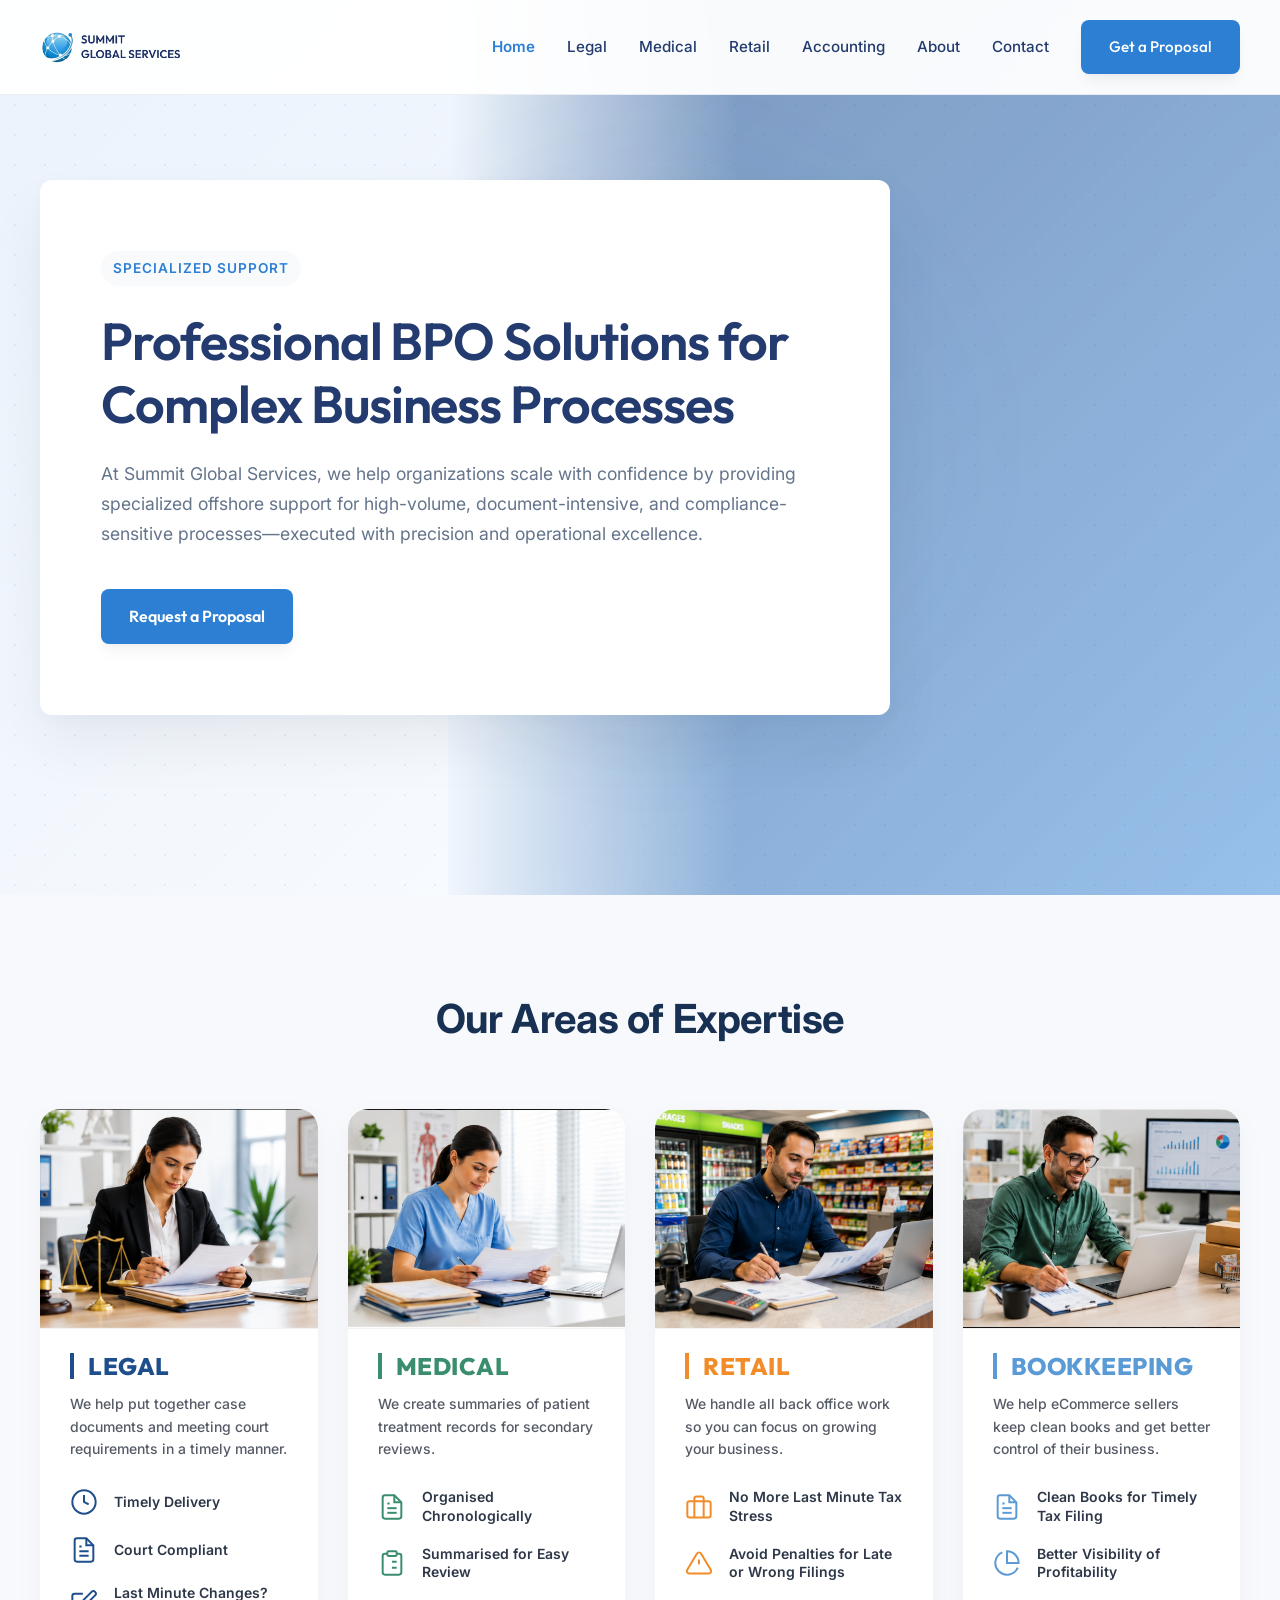
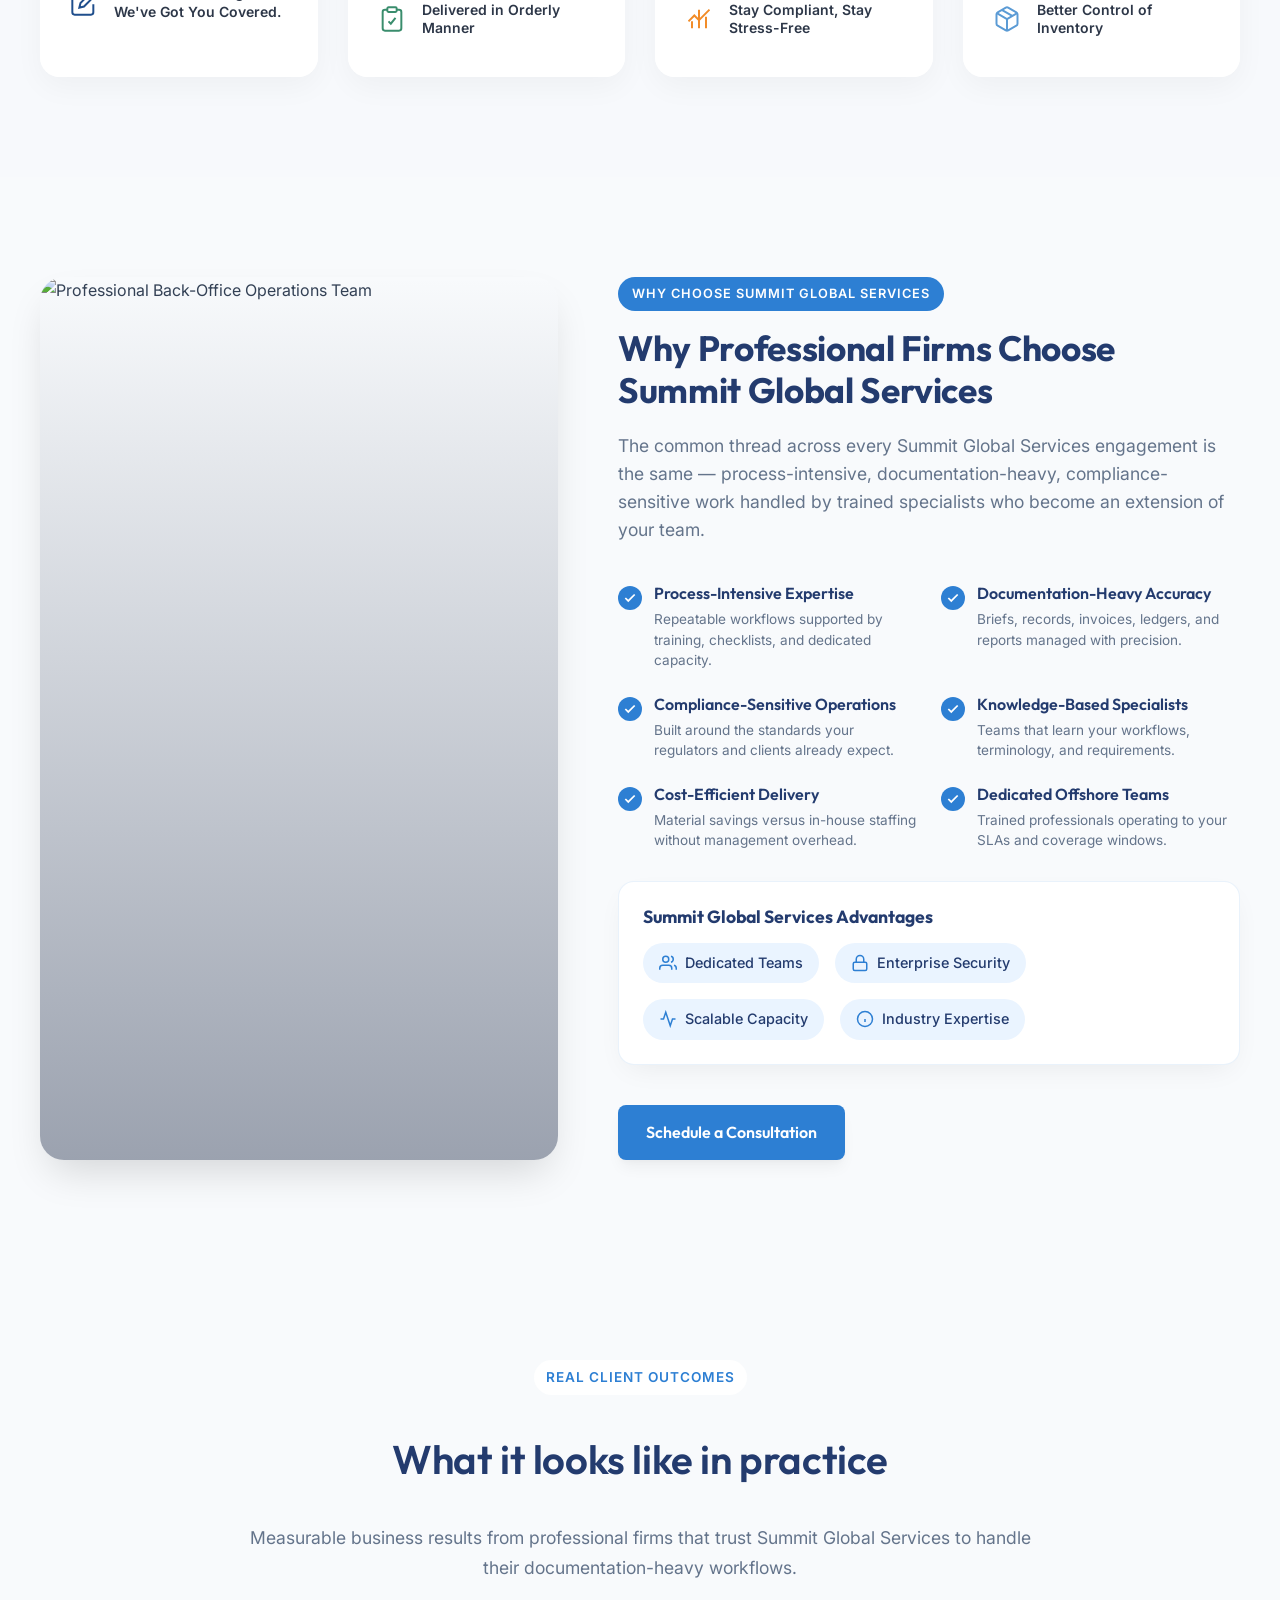
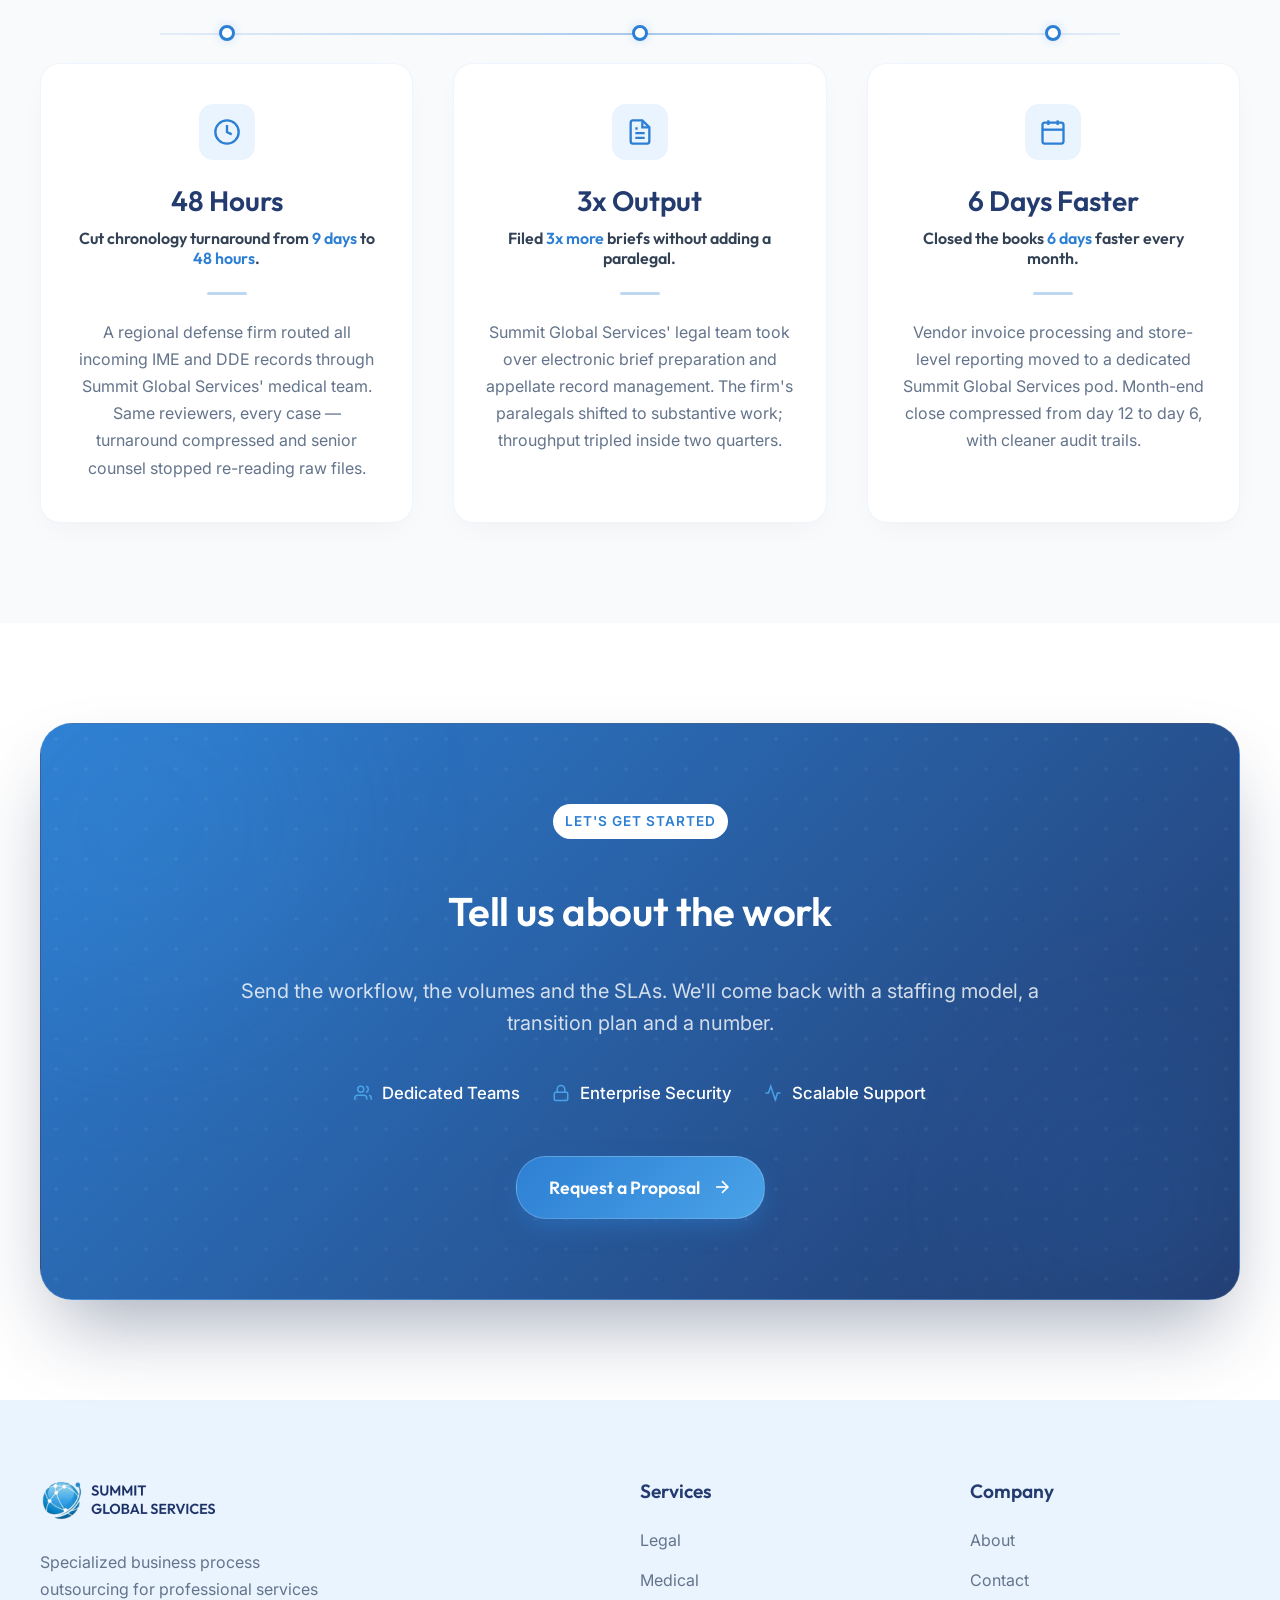
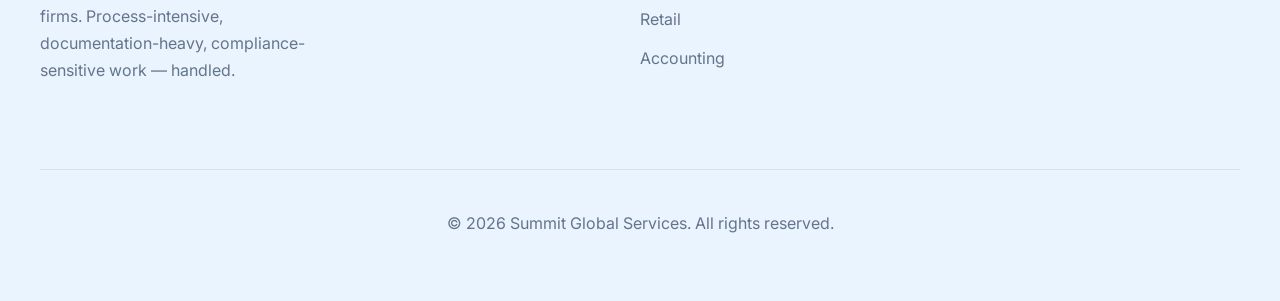
==== commit 44bf56a4: "Update service images and service section" ====
--- a/index.html
+++ b/index.html
@@ -124,11 +124,8 @@
         <div class="container fade-in" style="position: relative; z-index: 10;">
             <div class="hero-overlap-card">
                 <span class="hero-badge">Specialized Support</span>
-                <h1>Professional BPO For<br><span class="rotating-text-wrapper"><span class="typing-text"></span></span>
-                </h1>
-                <p>Summit Global Services helps law firms, medical evaluators, retailers, and accounting professionals
-                    scale operations through expert offshore support — process-intensive, documentation-heavy,
-                    compliance-sensitive work, handled.</p>
+                <h1 style="font-size: 52px; line-height: 1.2; margin-bottom: 24px; max-width: 1000px;">Professional BPO Solutions for<br>Complex Business Processes</h1>
+                <p>At Summit Global Services, we help organizations scale with confidence by providing specialized offshore support for high-volume, document-intensive, and compliance-sensitive processes—executed with precision and operational excellence.</p>
                 <div class="hero-overlap-btns">
                     <a href="contact.html" class="btn btn-primary">Request a Proposal</a>
                 </div>
@@ -137,245 +134,272 @@
     </section>
 
     <!-- Our Areas of Expertise (Pillars) -->
-    <section id="pillars" class="section section-light">
-        <div class="container fade-in">
-            <div class="services-header">
-                <div class="services-header-text">
-                    <h2>Our Areas of Expertise</h2>
-                    <p>Each pillar is staffed by a dedicated team trained on the workflows, vocabulary and compliance
-                        posture of the firms we support.</p>
-                </div>
-            </div>
-
-            <div class="services-grid stagger-children">
-                <!-- Legal -->
-                <a href="legal-process-outsourcing.html" class="service-card animate-fade-up">
-                    <div class="service-img">
-                        <img src="https://images.unsplash.com/photo-1589829085413-56de8ae18c73?auto=format&fit=crop&q=80"
-                            alt="Legal Gavel">
-                        <div class="service-img-overlay"></div>
-                    </div>
-                    <div class="service-content">
-                        <span class="service-category">Legal Services</span>
-                        <h3>Legal Process Outsourcing</h3>
-                        <p class="mt-4">Appellate-grade documentation produced by trained legal specialists — at a fraction of in-firm cost.</p>
-                        <div class="service-arrow">
-                            <svg width="24" height="24" viewBox="0 0 24 24" fill="none" stroke="currentColor" stroke-width="2"><line x1="5" y1="12" x2="19" y2="12"></line><polyline points="12 5 19 12 12 19"></polyline></svg>
-                        </div>
-                    </div>
-                </a>
-
-                <!-- Medical -->
-                <a href="medical-records-summary.html" class="service-card animate-fade-up" style="animation-delay: 0.1s;">
-                    <div class="service-img">
-                        <img src="https://images.unsplash.com/photo-1576091160399-112ba8d25d1d?auto=format&fit=crop&q=80"
-                            alt="Medical Tools">
-                        <div class="service-img-overlay"></div>
-                    </div>
-                    <div class="service-content">
-                        <span class="service-category">Medical Support</span>
-                        <h3>Medical Records & IME</h3>
-                        <p class="mt-4">Chronologies, IME, DDE and QME summaries built by reviewers who understand the record.</p>
-                        <div class="service-arrow">
-                            <svg width="24" height="24" viewBox="0 0 24 24" fill="none" stroke="currentColor" stroke-width="2"><line x1="5" y1="12" x2="19" y2="12"></line><polyline points="12 5 19 12 12 19"></polyline></svg>
-                        </div>
-                    </div>
-                </a>
-
-                <!-- Retail -->
-                <a href="retail-back-office.html" class="service-card animate-fade-up" style="animation-delay: 0.2s;">
-                    <div class="service-img">
-                        <img src="https://images.unsplash.com/photo-1441986300917-64674bd600d8?auto=format&fit=crop&q=80"
-                            alt="Retail Store">
-                        <div class="service-img-overlay"></div>
-                    </div>
-                    <div class="service-content">
-                        <span class="service-category">Retail Operations</span>
-                        <h3>Retail Back Office</h3>
-                        <p class="mt-4">Vendor invoice processing, reporting and administrative work for multi-site retail operators.</p>
-                        <div class="service-arrow">
-                            <svg width="24" height="24" viewBox="0 0 24 24" fill="none" stroke="currentColor" stroke-width="2"><line x1="5" y1="12" x2="19" y2="12"></line><polyline points="12 5 19 12 12 19"></polyline></svg>
-                        </div>
-                    </div>
-                </a>
-
-                <!-- Accounting -->
-                <a href="accounting-tax-support.html" class="service-card animate-fade-up" style="animation-delay: 0.3s;">
-                    <div class="service-img">
-                        <img src="https://images.unsplash.com/photo-1554224155-8d04cb21cd6c?auto=format&fit=crop&q=80"
-                            alt="Accounting Calculator">
-                        <div class="service-img-overlay"></div>
-                    </div>
-                    <div class="service-content">
-                        <span class="service-category">Accounting Services</span>
-                        <h3>Accounting & Tax</h3>
-                        <p class="mt-4">Bookkeeping, QuickBooks and US tax support that gives CPA firms real capacity at peak.</p>
-                        <div class="service-arrow">
-                            <svg width="24" height="24" viewBox="0 0 24 24" fill="none" stroke="currentColor" stroke-width="2"><line x1="5" y1="12" x2="19" y2="12"></line><polyline points="12 5 19 12 12 19"></polyline></svg>
-                        </div>
-                    </div>
-                </a>
-            </div>
-        </div>
-    </section>
-
-    <!-- What we actually do -->
-    <section class="section" style="position: relative; overflow: hidden; background-color: var(--bg-offwhite);">
+    <section id="pillars" class="section" style="background-color: #F7F9FC;">
         <style>
-            .modern-feature-grid {
+            @import url('https://fonts.googleapis.com/css2?family=Inter:wght@400;500;600;700&display=swap');
+            
+            #pillars {
+                font-family: 'Inter', sans-serif;
+            }
+            .pillars-grid {
                 display: grid;
-                grid-template-columns: repeat(3, 1fr);
-                gap: 40px;
-                padding-top: 40px; /* space for floating icons */
-            }
-            @media (max-width: 900px) {
-                .modern-feature-grid { grid-template-columns: repeat(2, 1fr); gap: 30px; }
-            }
-            @media (max-width: 600px) {
-                .modern-feature-grid { grid-template-columns: 1fr; gap: 40px; }
-            }
-            .modern-feature-card {
+                grid-template-columns: repeat(4, 1fr);
+                gap: 30px;
+                margin-top: 50px;
+            }
+            @media (max-width: 1024px) {
+                .pillars-grid {
+                    grid-template-columns: repeat(2, 1fr);
+                }
+            }
+            @media (max-width: 640px) {
+                .pillars-grid {
+                    grid-template-columns: 1fr;
+                }
+            }
+            
+            .pillar-card {
                 background: #ffffff;
                 border-radius: 20px;
-                padding: 50px 30px 40px;
-                position: relative;
-                box-shadow: 0 10px 30px rgba(0, 0, 0, 0.04), 0 1px 3px rgba(0,0,0,0.02);
-                border-top: 4px solid var(--primary-color);
+                box-shadow: 0 10px 30px rgba(0, 0, 0, 0.04);
                 display: flex;
                 flex-direction: column;
+                text-decoration: none;
                 transition: transform 0.3s ease, box-shadow 0.3s ease;
+                overflow: hidden;
+            }
+            
+            .pillar-card:hover {
+                transform: translateY(-8px);
+                box-shadow: 0 20px 40px rgba(0, 0, 0, 0.08);
+            }
+            
+            .pillar-img-wrapper {
+                width: 100%;
+                height: 220px;
+                border-bottom: 1px solid rgba(0,0,0,0.05);
+            }
+            
+            .pillar-img-wrapper img {
+                width: 100%;
                 height: 100%;
-                text-align: center;
-                border-left: 1px solid rgba(0,0,0,0.02);
-                border-right: 1px solid rgba(0,0,0,0.02);
-                border-bottom: 1px solid rgba(0,0,0,0.02);
-            }
-            .modern-feature-card:hover {
-                transform: translateY(-8px);
-                box-shadow: 0 20px 40px rgba(45, 127, 211, 0.1), 0 1px 3px rgba(0,0,0,0.02);
-            }
-            .modern-feature-icon {
-                position: absolute;
-                top: -35px;
-                left: 50%;
-                transform: translateX(-50%);
-                width: 70px;
-                height: 70px;
+                object-fit: cover;
+                display: block;
+            }
+            
+            .pillar-content {
+                padding: 24px 30px 40px 30px;
+                display: flex;
+                flex-direction: column;
+                flex-grow: 1;
                 background: #ffffff;
-                border-radius: 50%;
+            }
+            
+            .pillar-title {
+                font-size: 24px;
+                font-weight: 800;
+                margin-bottom: 14px;
+                padding-left: 14px;
+                border-left: 4px solid var(--card-color);
+                color: var(--card-color);
+                text-transform: uppercase;
+                letter-spacing: 0.5px;
+                line-height: 1.1;
+            }
+            
+            .pillar-desc {
+                font-size: 14px;
+                color: #555b66;
+                margin-bottom: 28px;
+                line-height: 1.6;
+                font-weight: 500;
+            }
+            
+            .pillar-features {
+                list-style: none;
+                padding: 0;
+                margin: 0;
+                display: flex;
+                flex-direction: column;
+                gap: 20px;
+            }
+            
+            .pillar-features li {
+                display: flex;
+                align-items: center;
+                font-size: 14px;
+                color: #2d3748;
+                line-height: 1.3;
+                font-weight: 600;
+            }
+            
+            .pillar-features li .icon-wrapper {
+                flex-shrink: 0;
+                margin-right: 16px;
+                width: 28px;
+                height: 28px;
                 display: flex;
                 align-items: center;
                 justify-content: center;
-                box-shadow: 0 10px 25px rgba(45, 127, 211, 0.15);
-                color: var(--primary-color);
-                border: 2px solid var(--bg-offwhite);
-            }
-            .modern-feature-card h3 {
-                margin-top: 8px;
-                margin-bottom: 16px;
-                font-size: 1.4rem;
-                color: var(--text-heading);
-            }
-            .modern-feature-card p {
-                color: var(--text-main);
-                font-size: 1.05rem;
-                line-height: 1.6;
-                margin-bottom: 0;
+                color: var(--card-color);
+            }
+            
+            .pillar-features li svg {
+                width: 100%;
+                height: 100%;
+                stroke-width: 1.7;
+            }
+
+            /* Specific colors */
+            .pillar-legal { --card-color: #1F4E8C; }
+            .pillar-medical { --card-color: #3A8D6D; }
+            .pillar-retail { --card-color: #F28C28; }
+            .pillar-bookkeeping { --card-color: #5B9BD5; }
+
+            .services-header-text h2 {
+                font-size: 40px;
+                font-family: 'Inter', sans-serif;
+                color: #183153;
+                font-weight: 700;
             }
         </style>
         
-        <!-- Subtle background elements -->
-        <div style="position: absolute; top: -10%; left: -5%; width: 400px; height: 400px; background: radial-gradient(circle, rgba(45,127,211,0.05) 0%, transparent 70%); border-radius: 50%; filter: blur(40px); z-index: 0;"></div>
-        <div style="position: absolute; bottom: -10%; right: -5%; width: 500px; height: 500px; background: radial-gradient(circle, rgba(45,127,211,0.04) 0%, transparent 70%); border-radius: 50%; filter: blur(60px); z-index: 0;"></div>
-        <div class="premium-decorative-pattern" style="opacity: 0.4;"></div>
-
-        <div class="container" style="position: relative; z-index: 1;">
-            <div class="text-center fade-in" style="margin-bottom: 60px;">
-                <h2 style="font-size: clamp(2rem, 4vw, 2.75rem); margin-bottom: 16px;">What we actually do</h2>
-                <p style="max-width: 800px; margin: 0 auto; font-size: 1.15rem; color: var(--text-main); line-height: 1.6;">The
-                    common thread across every Summit Global Services engagement is the same — and it's the reason firms keep handing us
-                    more of their back office.</p>
-            </div>
-
-            <div class="modern-feature-grid">
-                <div class="modern-feature-card fade-in">
-                    <div class="modern-feature-icon">
-                        <svg width="32" height="32" viewBox="0 0 24 24" fill="none" stroke="currentColor"
-                            stroke-width="2">
-                            <path d="M12 2v20M17 5H9.5a3.5 3.5 0 0 0 0 7h5a3.5 3.5 0 0 1 0 7H6"></path>
-                        </svg>
-                    </div>
-                    <h3>Process-intensive</h3>
-                    <p>Repeatable workflows that reward training, checklists and dedicated capacity.</p>
-                </div>
-
-                <div class="modern-feature-card fade-in" style="transition-delay: 50ms;">
-                    <div class="modern-feature-icon">
-                        <svg width="32" height="32" viewBox="0 0 24 24" fill="none" stroke="currentColor"
-                            stroke-width="2">
-                            <path d="M14 2H6a2 2 0 0 0-2 2v16a2 2 0 0 0 2 2h12a2 2 0 0 0 2-2V8z"></path>
-                            <polyline points="14 2 14 8 20 8"></polyline>
-                            <line x1="16" y1="13" x2="8" y2="13"></line>
-                            <line x1="16" y1="17" x2="8" y2="17"></line>
-                            <polyline points="10 9 9 9 8 9"></polyline>
-                        </svg>
-                    </div>
-                    <h3>Documentation-heavy</h3>
-                    <p>Briefs, records, invoices, ledgers — work where accuracy compounds.</p>
-                </div>
-
-                <div class="modern-feature-card fade-in" style="transition-delay: 100ms;">
-                    <div class="modern-feature-icon">
-                        <svg width="32" height="32" viewBox="0 0 24 24" fill="none" stroke="currentColor"
-                            stroke-width="2">
-                            <rect x="3" y="11" width="18" height="11" rx="2" ry="2"></rect>
-                            <path d="M7 11V7a5 5 0 0 1 10 0v4"></path>
-                        </svg>
-                    </div>
-                    <h3>Compliance-sensitive</h3>
-                    <p>Built around the standards your regulators and clients already expect.</p>
-                </div>
-
-                <div class="modern-feature-card fade-in" style="transition-delay: 150ms;">
-                    <div class="modern-feature-icon">
-                        <svg width="32" height="32" viewBox="0 0 24 24" fill="none" stroke="currentColor"
-                            stroke-width="2">
-                            <path d="M2 3h6a4 4 0 0 1 4 4v14a3 3 0 0 0-3-3H2z"></path>
-                            <path d="M22 3h-6a4 4 0 0 0-4 4v14a3 3 0 0 1 3-3h7z"></path>
-                        </svg>
-                    </div>
-                    <h3>Knowledge-based</h3>
-                    <p>Specialists who learn your vocabulary, not generalists routed by ticket.</p>
-                </div>
-
-                <div class="modern-feature-card fade-in" style="transition-delay: 200ms;">
-                    <div class="modern-feature-icon">
-                        <svg width="32" height="32" viewBox="0 0 24 24" fill="none" stroke="currentColor"
-                            stroke-width="2">
-                            <polyline points="22 12 18 12 15 21 9 3 6 12 2 12"></polyline>
-                        </svg>
-                    </div>
-                    <h3>Cost-reducing</h3>
-                    <p>Material savings vs. in-firm staffing without the management overhead.</p>
-                </div>
-
-                <div class="modern-feature-card fade-in" style="transition-delay: 250ms;">
-                    <div class="modern-feature-icon">
-                        <svg width="32" height="32" viewBox="0 0 24 24" fill="none" stroke="currentColor"
-                            stroke-width="2">
-                            <circle cx="12" cy="12" r="10"></circle>
-                            <path
-                                d="M12 2a15.3 15.3 0 0 1 4 10 15.3 15.3 0 0 1-4 10 15.3 15.3 0 0 1-4-10 15.3 15.3 0 0 1 4-10z">
-                            </path>
-                            <path d="M2 12h20"></path>
-                        </svg>
-                    </div>
-                    <h3>Offshore-staffed</h3>
-                    <p>Trained teams operating to your SLAs across coverage windows you choose.</p>
-                </div>
+        <div class="container fade-in">
+            <div class="services-header" style="text-align: center; margin-bottom: 40px;">
+                <div class="services-header-text" style="max-width: 800px; margin: 0 auto;">
+                    <h2>Our Areas of Expertise</h2>
+                </div>
+            </div>
+
+            <div class="pillars-grid stagger-children">
+                <!-- Legal -->
+                <a href="legal-process-outsourcing.html" class="pillar-card pillar-legal animate-fade-up">
+                    <div class="pillar-img-wrapper">
+                        <img src="asset/legal_service.png" alt="Legal Process Outsourcing">
+                    </div>
+                    <div class="pillar-content">
+                        <h3 class="pillar-title">LEGAL</h3>
+                        <p class="pillar-desc">We help put together case documents and meeting court requirements in a timely manner.</p>
+                        <ul class="pillar-features">
+                            <li>
+                                <div class="icon-wrapper">
+                                    <svg viewBox="0 0 24 24" fill="none" stroke="currentColor"><circle cx="12" cy="12" r="10"></circle><polyline points="12 6 12 12 16 14"></polyline></svg>
+                                </div>
+                                <span>Timely Delivery</span>
+                            </li>
+                            <li>
+                                <div class="icon-wrapper">
+                                    <svg viewBox="0 0 24 24" fill="none" stroke="currentColor"><path d="M14 2H6a2 2 0 0 0-2 2v16a2 2 0 0 0 2 2h12a2 2 0 0 0 2-2V8z"></path><polyline points="14 2 14 8 20 8"></polyline><line x1="16" y1="13" x2="8" y2="13"></line><line x1="16" y1="17" x2="8" y2="17"></line><polyline points="10 9 9 9 8 9"></polyline></svg>
+                                </div>
+                                <span>Court Compliant</span>
+                            </li>
+                            <li>
+                                <div class="icon-wrapper">
+                                    <svg viewBox="0 0 24 24" fill="none" stroke="currentColor"><path d="M11 4H4a2 2 0 0 0-2 2v14a2 2 0 0 0 2 2h14a2 2 0 0 0 2-2v-7"></path><path d="M18.5 2.5a2.121 2.121 0 0 1 3 3L12 15l-4 1 1-4 9.5-9.5z"></path></svg>
+                                </div>
+                                <span>Last Minute Changes? We've Got You Covered.</span>
+                            </li>
+                        </ul>
+                    </div>
+                </a>
+
+                <!-- Medical -->
+                <a href="medical-records-summary.html" class="pillar-card pillar-medical animate-fade-up" style="animation-delay: 0.1s;">
+                    <div class="pillar-img-wrapper">
+                        <img src="asset/medical_service.png" alt="Medical Records Support">
+                    </div>
+                    <div class="pillar-content">
+                        <h3 class="pillar-title">MEDICAL</h3>
+                        <p class="pillar-desc">We create summaries of patient treatment records for secondary reviews.</p>
+                        <ul class="pillar-features">
+                            <li>
+                                <div class="icon-wrapper">
+                                    <svg viewBox="0 0 24 24" fill="none" stroke="currentColor"><path d="M14 2H6a2 2 0 0 0-2 2v16a2 2 0 0 0 2 2h12a2 2 0 0 0 2-2V8z"></path><polyline points="14 2 14 8 20 8"></polyline><line x1="16" y1="13" x2="8" y2="13"></line><line x1="16" y1="17" x2="8" y2="17"></line><polyline points="10 9 9 9 8 9"></polyline></svg>
+                                </div>
+                                <span>Organised Chronologically</span>
+                            </li>
+                            <li>
+                                <div class="icon-wrapper">
+                                    <svg viewBox="0 0 24 24" fill="none" stroke="currentColor"><path d="M16 4h2a2 2 0 0 1 2 2v14a2 2 0 0 1-2 2H6a2 2 0 0 1-2-2V6a2 2 0 0 1 2-2h2"></path><rect x="8" y="2" width="8" height="4" rx="1" ry="1"></rect><line x1="12" y1="11" x2="16" y2="11"></line><line x1="12" y1="16" x2="16" y2="16"></line><line x1="8" y1="11" x2="8.01" y2="11"></line><line x1="8" y1="16" x2="8.01" y2="16"></line></svg>
+                                </div>
+                                <span>Summarised for Easy Review</span>
+                            </li>
+                            <li>
+                                <div class="icon-wrapper">
+                                    <svg viewBox="0 0 24 24" fill="none" stroke="currentColor"><path d="M16 4h2a2 2 0 0 1 2 2v14a2 2 0 0 1-2 2H6a2 2 0 0 1-2-2V6a2 2 0 0 1 2-2h2"></path><rect x="8" y="2" width="8" height="4" rx="1" ry="1"></rect><polyline points="9 14 11 16 15 11"></polyline></svg>
+                                </div>
+                                <span>Delivered in Orderly Manner</span>
+                            </li>
+                        </ul>
+                    </div>
+                </a>
+
+                <!-- Retail -->
+                <a href="retail-back-office.html" class="pillar-card pillar-retail animate-fade-up" style="animation-delay: 0.2s;">
+                    <div class="pillar-img-wrapper">
+                        <img src="asset/retail_service.png" alt="Retail Operations">
+                    </div>
+                    <div class="pillar-content">
+                        <h3 class="pillar-title">RETAIL</h3>
+                        <p class="pillar-desc">We handle all back office work so you can focus on growing your business.</p>
+                        <ul class="pillar-features">
+                            <li>
+                                <div class="icon-wrapper">
+                                    <svg viewBox="0 0 24 24" fill="none" stroke="currentColor"><rect x="2" y="7" width="20" height="14" rx="2" ry="2"></rect><path d="M16 21V5a2 2 0 0 0-2-2h-4a2 2 0 0 0-2 2v16"></path></svg>
+                                </div>
+                                <span>No More Last Minute Tax Stress</span>
+                            </li>
+                            <li>
+                                <div class="icon-wrapper">
+                                    <svg viewBox="0 0 24 24" fill="none" stroke="currentColor"><path d="M10.29 3.86L1.82 18a2 2 0 0 0 1.71 3h16.94a2 2 0 0 0 1.71-3L13.71 3.86a2 2 0 0 0-3.42 0z"></path><line x1="12" y1="9" x2="12" y2="13"></line><line x1="12" y1="17" x2="12.01" y2="17"></line></svg>
+                                </div>
+                                <span>Avoid Penalties for Late or Wrong Filings</span>
+                            </li>
+                            <li>
+                                <div class="icon-wrapper">
+                                    <svg viewBox="0 0 24 24" fill="none" stroke="currentColor"><line x1="18" y1="20" x2="18" y2="10"></line><line x1="12" y1="20" x2="12" y2="4"></line><line x1="6" y1="20" x2="6" y2="14"></line><polyline points="3 14 8 9 12 13 21 4"></polyline></svg>
+                                </div>
+                                <span>Stay Compliant, Stay Stress-Free</span>
+                            </li>
+                        </ul>
+                    </div>
+                </a>
+
+                <!-- Bookkeeping -->
+                <a href="accounting-tax-support.html" class="pillar-card pillar-bookkeeping animate-fade-up" style="animation-delay: 0.3s;">
+                    <div class="pillar-img-wrapper">
+                        <img src="asset/bookkeeping_service.png" alt="Accounting Services">
+                    </div>
+                    <div class="pillar-content">
+                        <h3 class="pillar-title">BOOKKEEPING</h3>
+                        <p class="pillar-desc">We help eCommerce sellers keep clean books and get better control of their business.</p>
+                        <ul class="pillar-features">
+                            <li>
+                                <div class="icon-wrapper">
+                                    <svg viewBox="0 0 24 24" fill="none" stroke="currentColor"><path d="M14 2H6a2 2 0 0 0-2 2v16a2 2 0 0 0 2 2h12a2 2 0 0 0 2-2V8z"></path><polyline points="14 2 14 8 20 8"></polyline><line x1="16" y1="13" x2="8" y2="13"></line><line x1="16" y1="17" x2="8" y2="17"></line><polyline points="10 9 9 9 8 9"></polyline></svg>
+                                </div>
+                                <span>Clean Books for Timely Tax Filing</span>
+                            </li>
+                            <li>
+                                <div class="icon-wrapper">
+                                    <svg viewBox="0 0 24 24" fill="none" stroke="currentColor"><path d="M21.21 15.89A10 10 0 1 1 8 2.83"></path><path d="M22 12A10 10 0 0 0 12 2v10z"></path></svg>
+                                </div>
+                                <span>Better Visibility of Profitability</span>
+                            </li>
+                            <li>
+                                <div class="icon-wrapper">
+                                    <svg viewBox="0 0 24 24" fill="none" stroke="currentColor"><line x1="16.5" y1="9.4" x2="7.5" y2="4.21"></line><path d="M21 16V8a2 2 0 0 0-1-1.73l-7-4a2 2 0 0 0-2 0l-7 4A2 2 0 0 0 3 8v8a2 2 0 0 0 1 1.73l7 4a2 2 0 0 0 2 0l7-4A2 2 0 0 0 21 16z"></path><polyline points="3.27 6.96 12 12.01 20.73 6.96"></polyline><line x1="12" y1="22.08" x2="12" y2="12"></line></svg>
+                                </div>
+                                <span>Better Control of Inventory</span>
+                            </li>
+                        </ul>
+                    </div>
+                </a>
             </div>
         </div>
     </section>
+
+
 
     <!-- Why Choose Summit -->
     <section class="section" style="background-color: var(--bg-offwhite);" id="why-choose-us">
--- a/styles.css
+++ b/styles.css
@@ -2938,3 +2938,22 @@
     }
 }
 
+
+/* Single Column Layout for 'Our Areas of Expertise' Section on Mobile */
+@media (max-width: 768px) {
+    #pillars .services-grid {
+        display: grid !important;
+        grid-template-columns: 1fr !important;
+        gap: 32px;
+        margin-left: 0;
+        margin-right: 0;
+        padding-left: 0;
+        padding-right: 0;
+    }
+
+    #pillars .services-grid .service-card {
+        width: 100% !important;
+        max-width: none !important;
+        margin-bottom: 0 !important;
+    }
+}
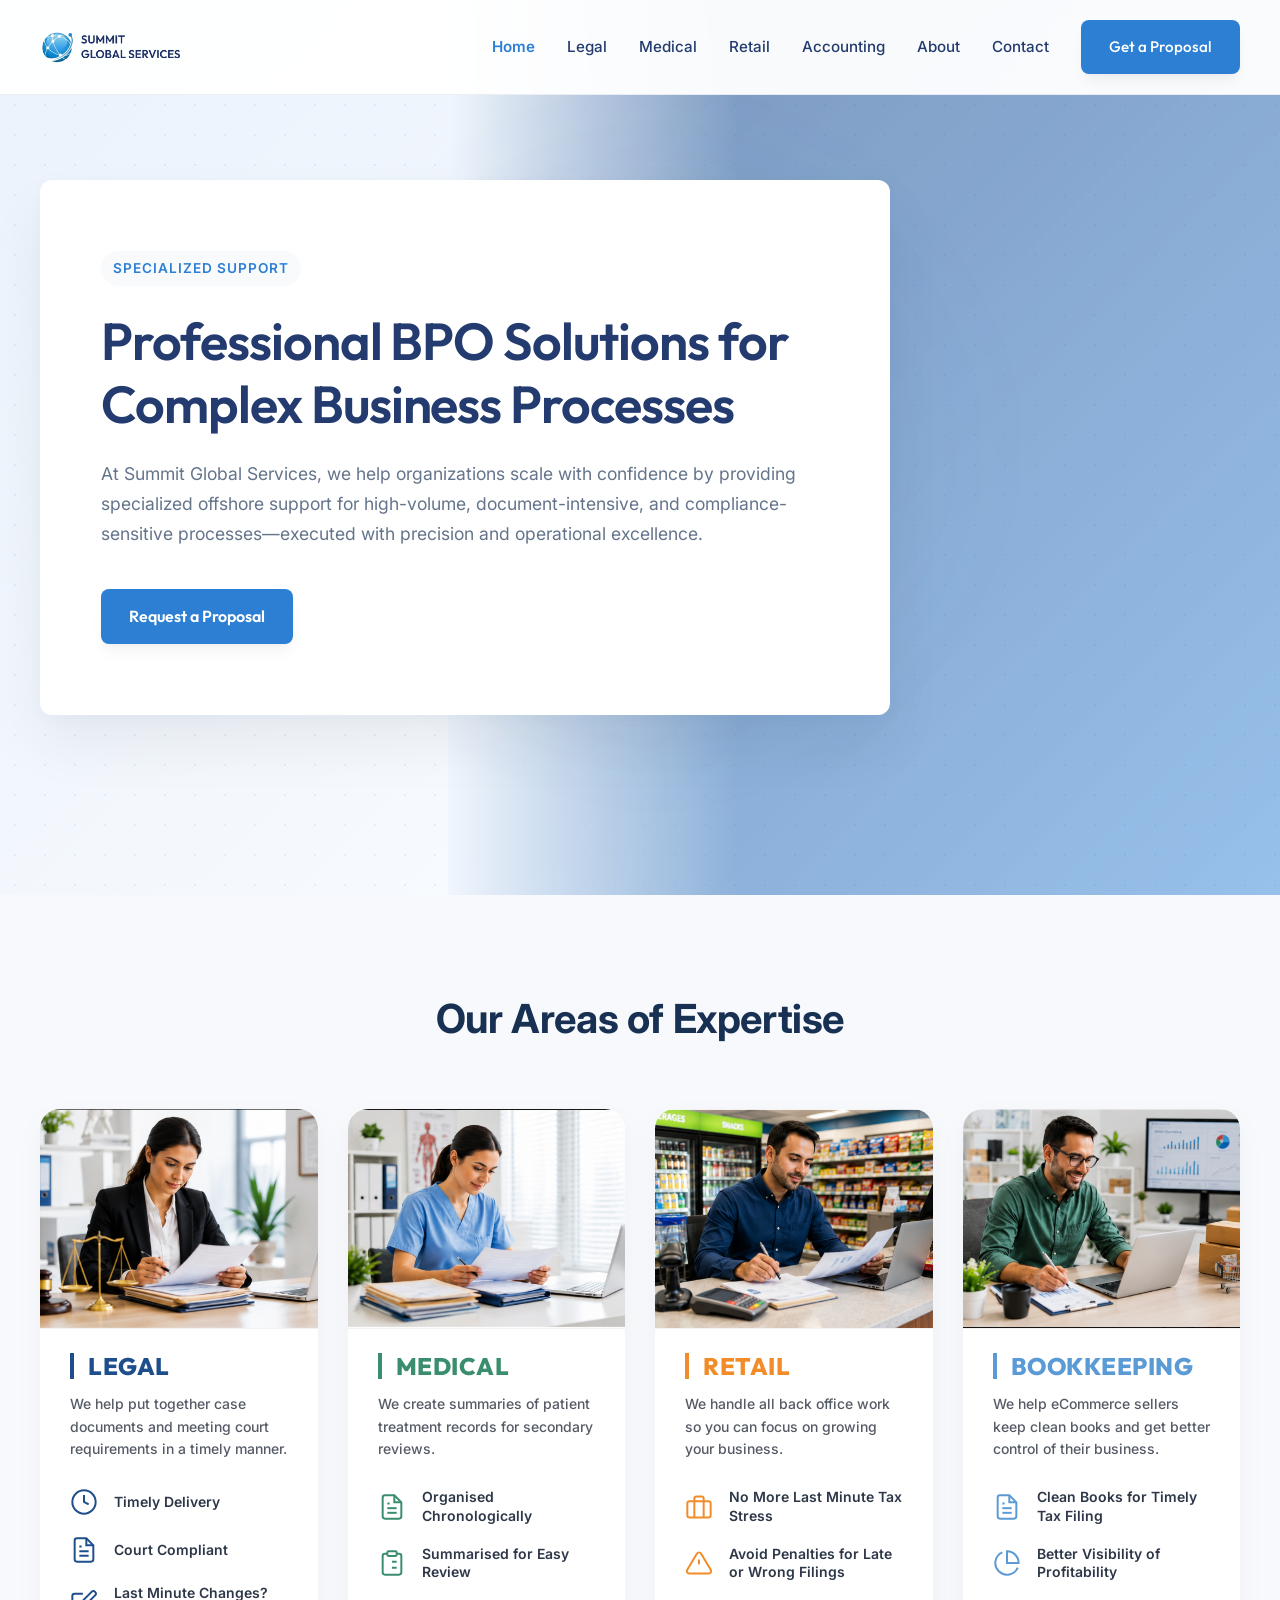
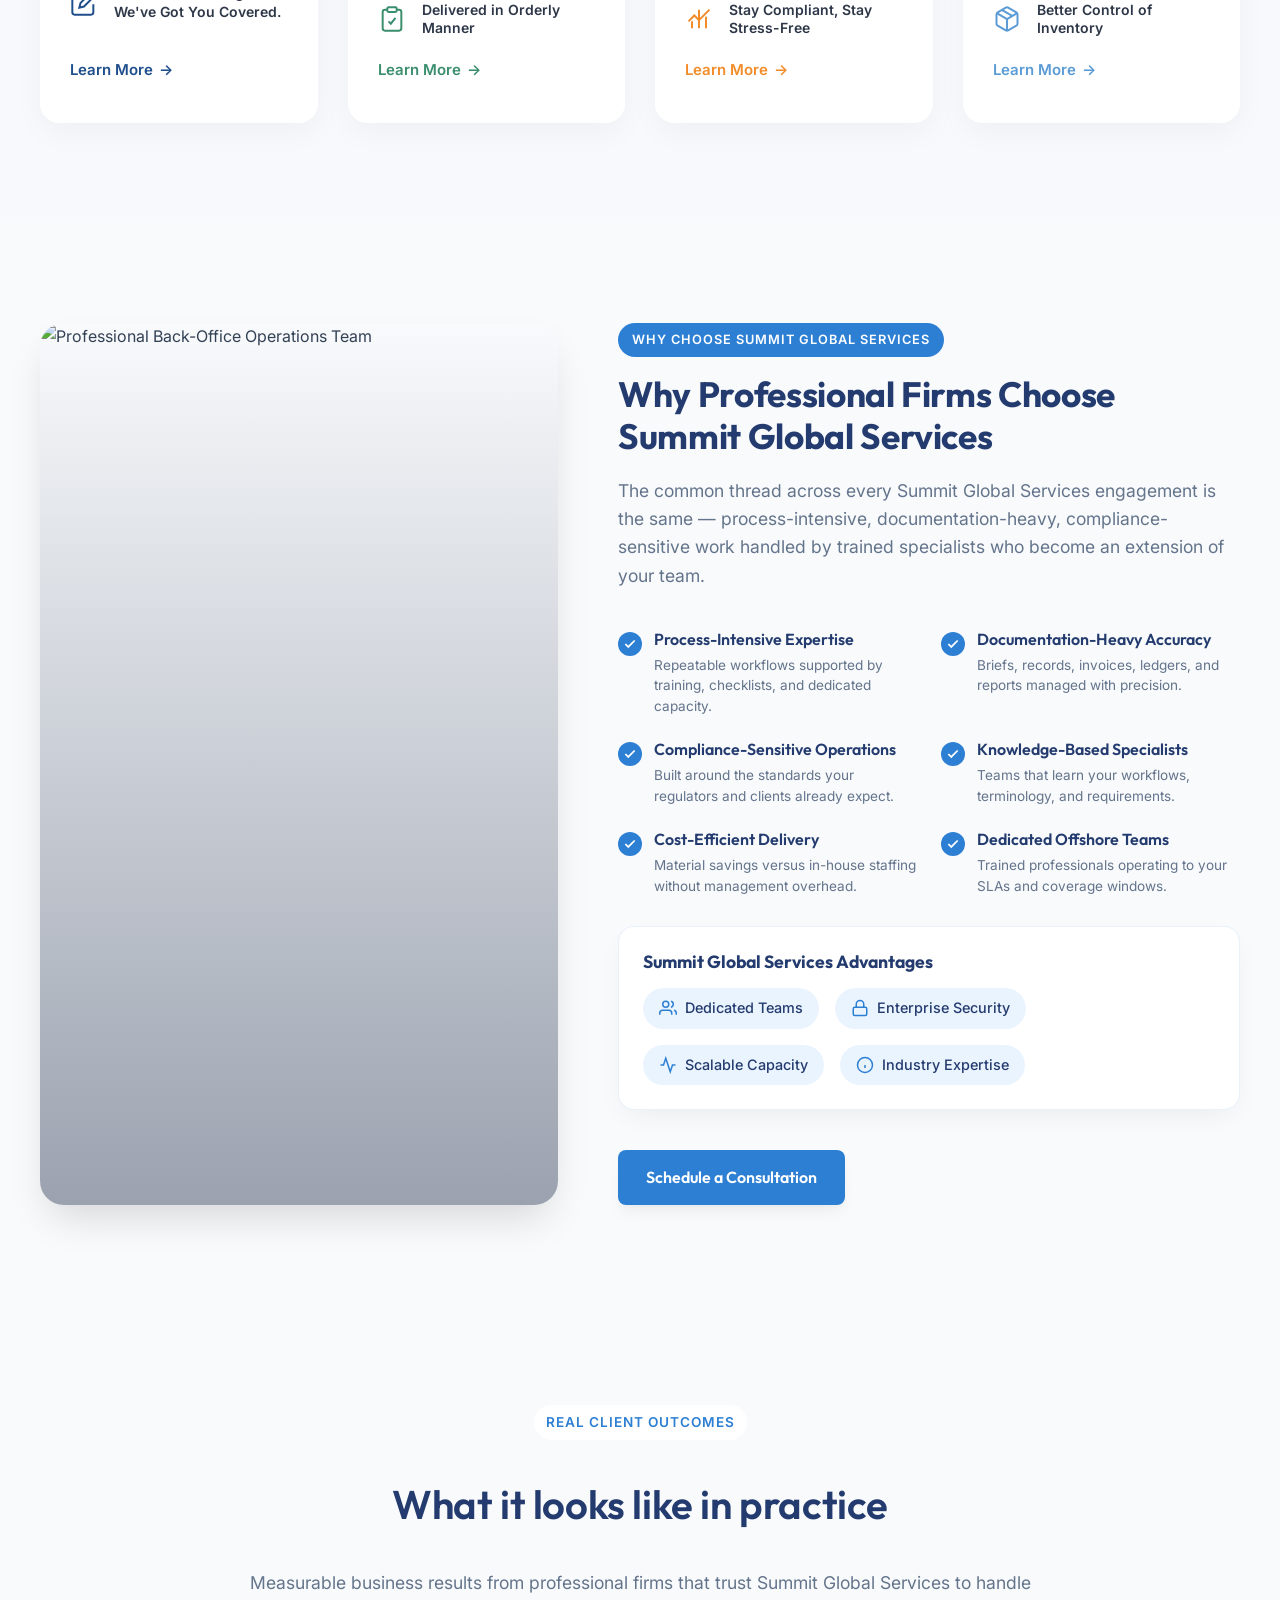
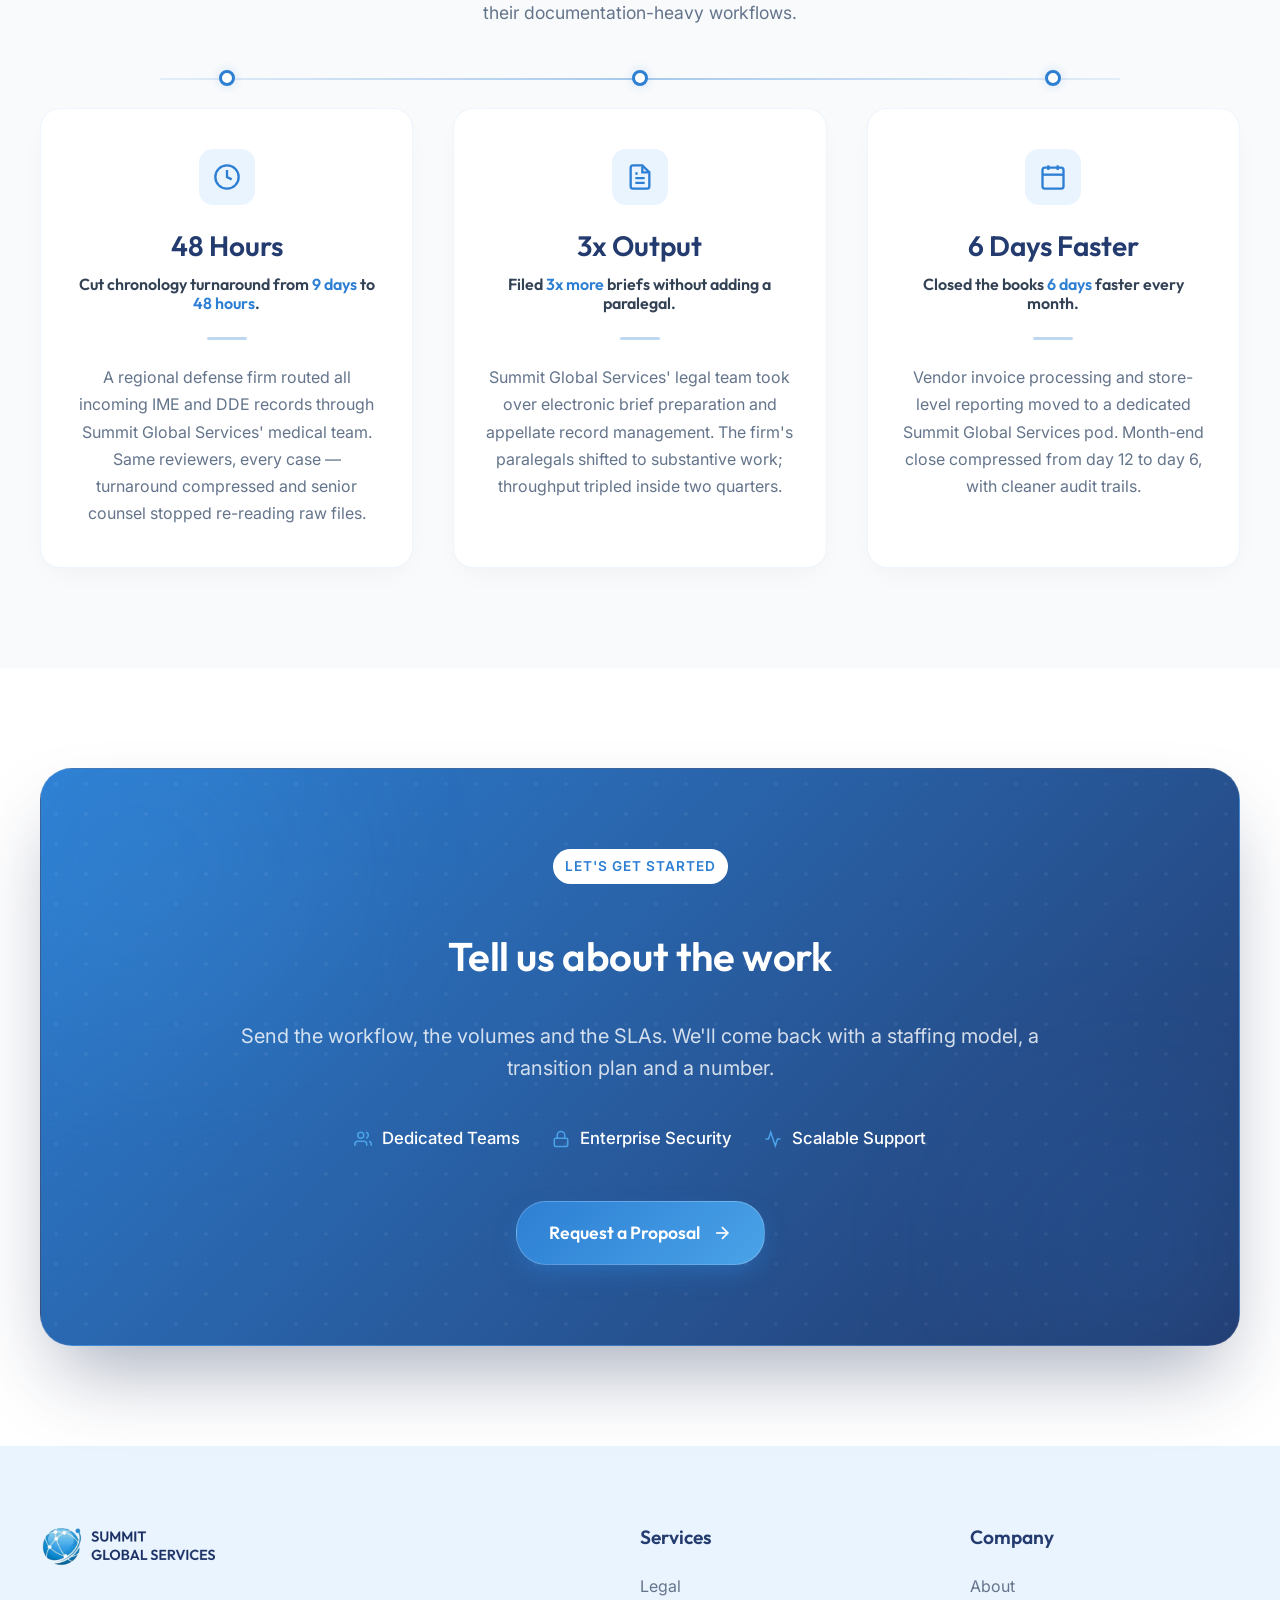
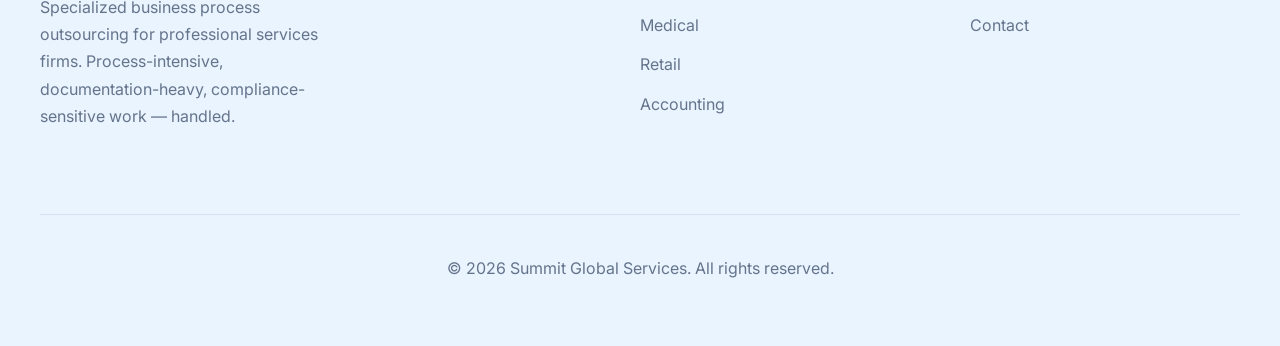
==== commit 5a80790c: "Updated Learn More animation" ====
--- a/index.html
+++ b/index.html
@@ -250,6 +250,64 @@
                 stroke-width: 1.7;
             }
 
+            .pillar-card-link {
+                margin-top: auto;
+                padding-top: 20px;
+                color: var(--card-color);
+                font-weight: 600;
+                font-size: 15px;
+                display: inline-flex;
+                align-items: center;
+                gap: 6px;
+                position: relative;
+                cursor: pointer;
+                transition: transform 0.15s ease;
+                width: fit-content;
+                -webkit-tap-highlight-color: transparent;
+            }
+            
+            .pillar-card-link .link-text {
+                position: relative;
+                transition: transform 0.4s cubic-bezier(0.16, 1, 0.3, 1), text-shadow 0.4s cubic-bezier(0.16, 1, 0.3, 1);
+            }
+            
+            .pillar-card-link .link-arrow {
+                transition: transform 0.4s cubic-bezier(0.16, 1, 0.3, 1);
+            }
+            
+            .pillar-card-link::after {
+                content: '';
+                position: absolute;
+                bottom: -2px;
+                left: 0;
+                width: 100%;
+                height: 1.5px;
+                background-color: var(--card-color);
+                transform: scaleX(0);
+                transform-origin: left;
+                transition: transform 0.4s cubic-bezier(0.16, 1, 0.3, 1);
+                opacity: 0.7;
+            }
+            
+            /* Hover States */
+            .pillar-card:hover .pillar-card-link .link-text {
+                transform: translateX(4px);
+                text-shadow: 0 0 8px var(--card-color);
+            }
+            
+            .pillar-card:hover .pillar-card-link .link-arrow {
+                transform: translateX(10px);
+            }
+            
+            .pillar-card:hover .pillar-card-link::after {
+                transform: scaleX(1);
+            }
+            
+            /* Press/Click Animation */
+            .pillar-card-link:active {
+                transform: scale(0.96);
+            }
+
             /* Specific colors */
             .pillar-legal { --card-color: #1F4E8C; }
             .pillar-medical { --card-color: #3A8D6D; }
@@ -300,6 +358,7 @@
                                 <span>Last Minute Changes? We've Got You Covered.</span>
                             </li>
                         </ul>
+                        <div class="pillar-card-link"><span class="link-text">Learn More</span><span class="link-arrow">&rarr;</span></div>
                     </div>
                 </a>
 
@@ -331,6 +390,7 @@
                                 <span>Delivered in Orderly Manner</span>
                             </li>
                         </ul>
+                        <div class="pillar-card-link"><span class="link-text">Learn More</span><span class="link-arrow">&rarr;</span></div>
                     </div>
                 </a>
 
@@ -362,6 +422,7 @@
                                 <span>Stay Compliant, Stay Stress-Free</span>
                             </li>
                         </ul>
+                        <div class="pillar-card-link"><span class="link-text">Learn More</span><span class="link-arrow">&rarr;</span></div>
                     </div>
                 </a>
 
@@ -393,6 +454,7 @@
                                 <span>Better Control of Inventory</span>
                             </li>
                         </ul>
+                        <div class="pillar-card-link"><span class="link-text">Learn More</span><span class="link-arrow">&rarr;</span></div>
                     </div>
                 </a>
             </div>
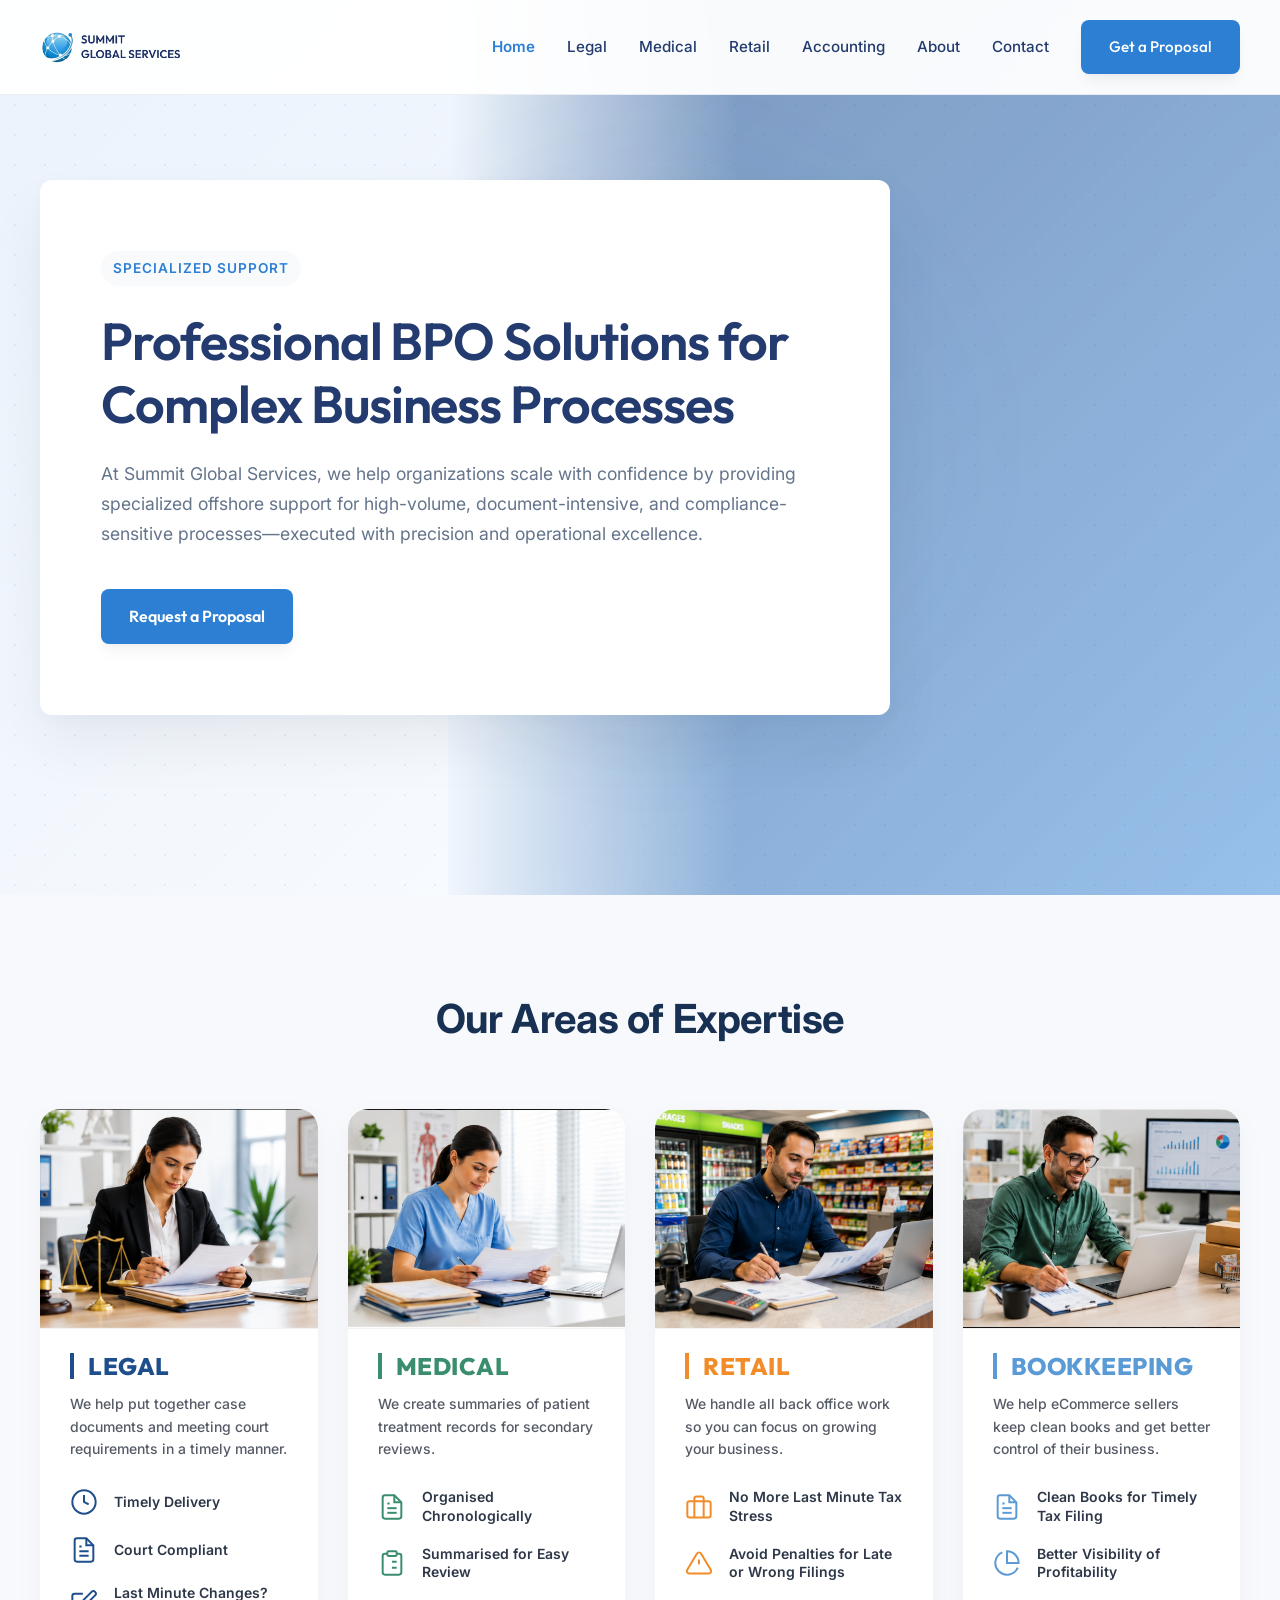
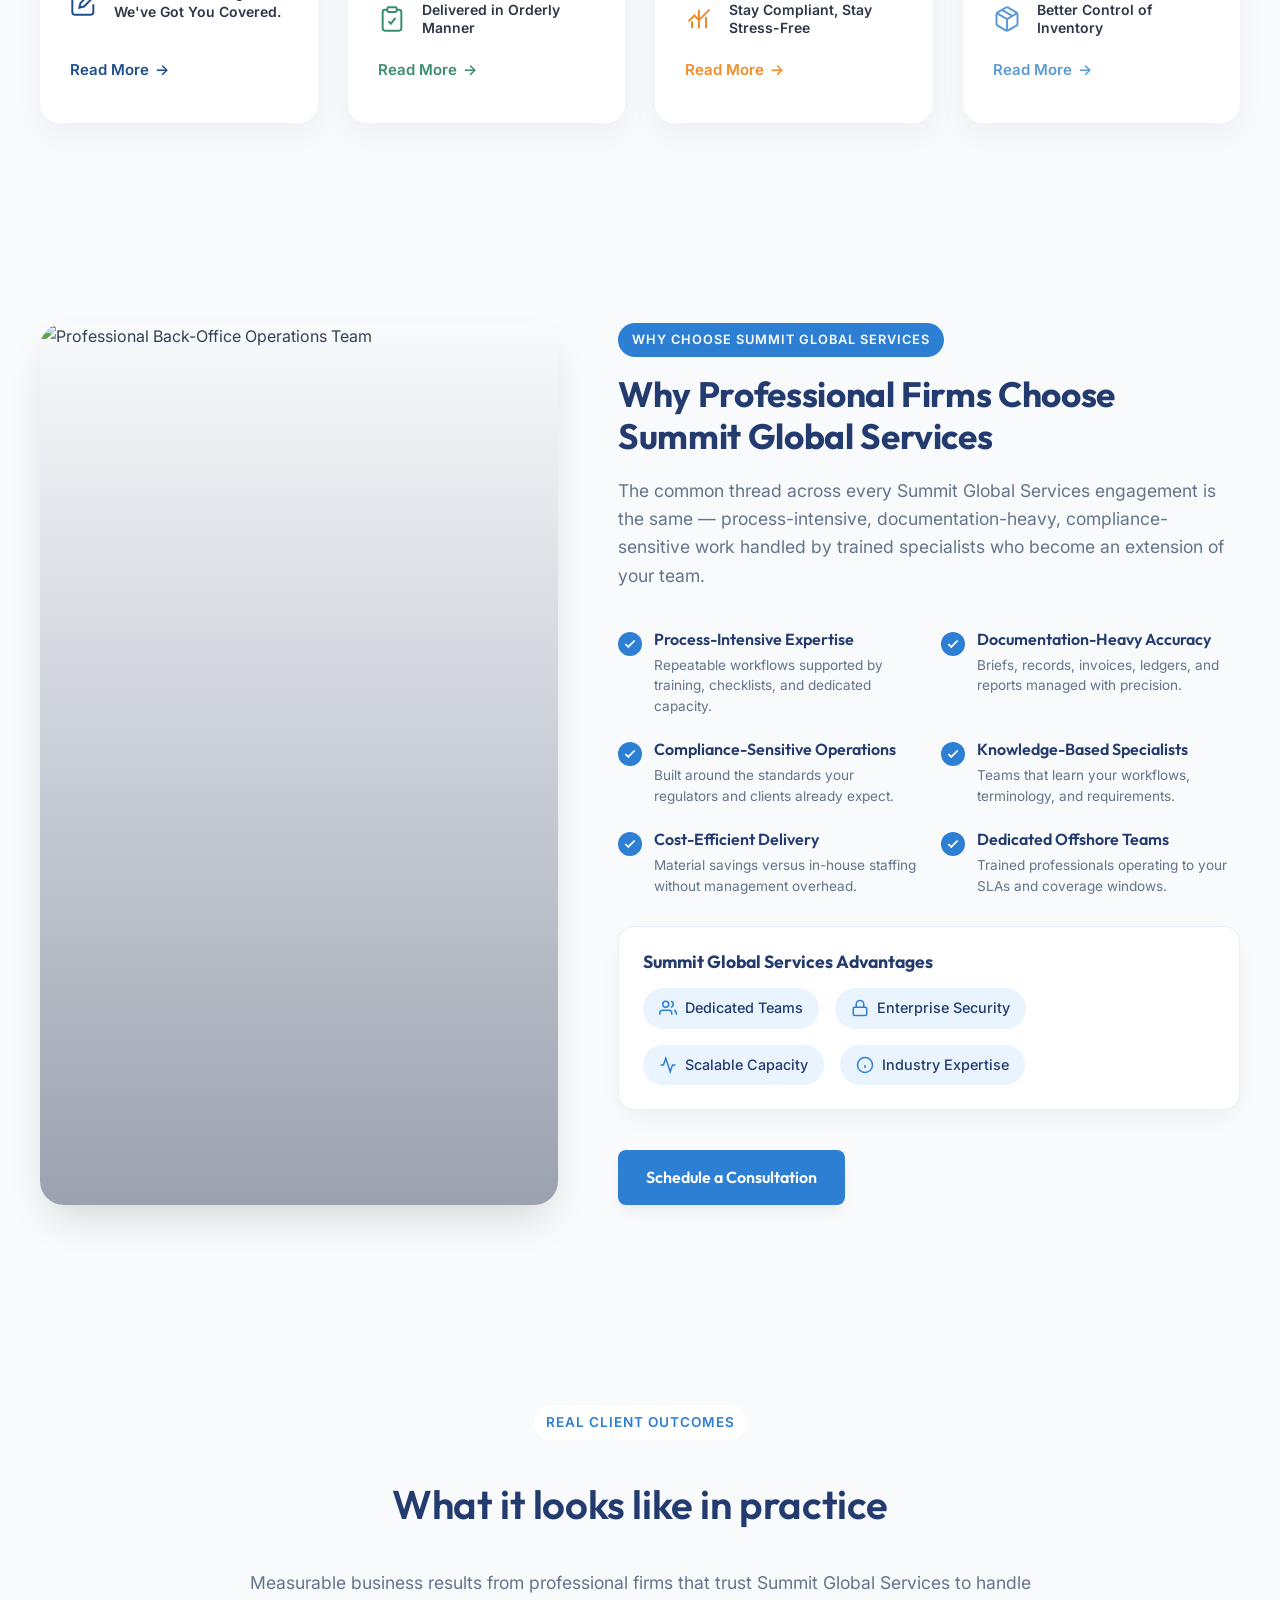
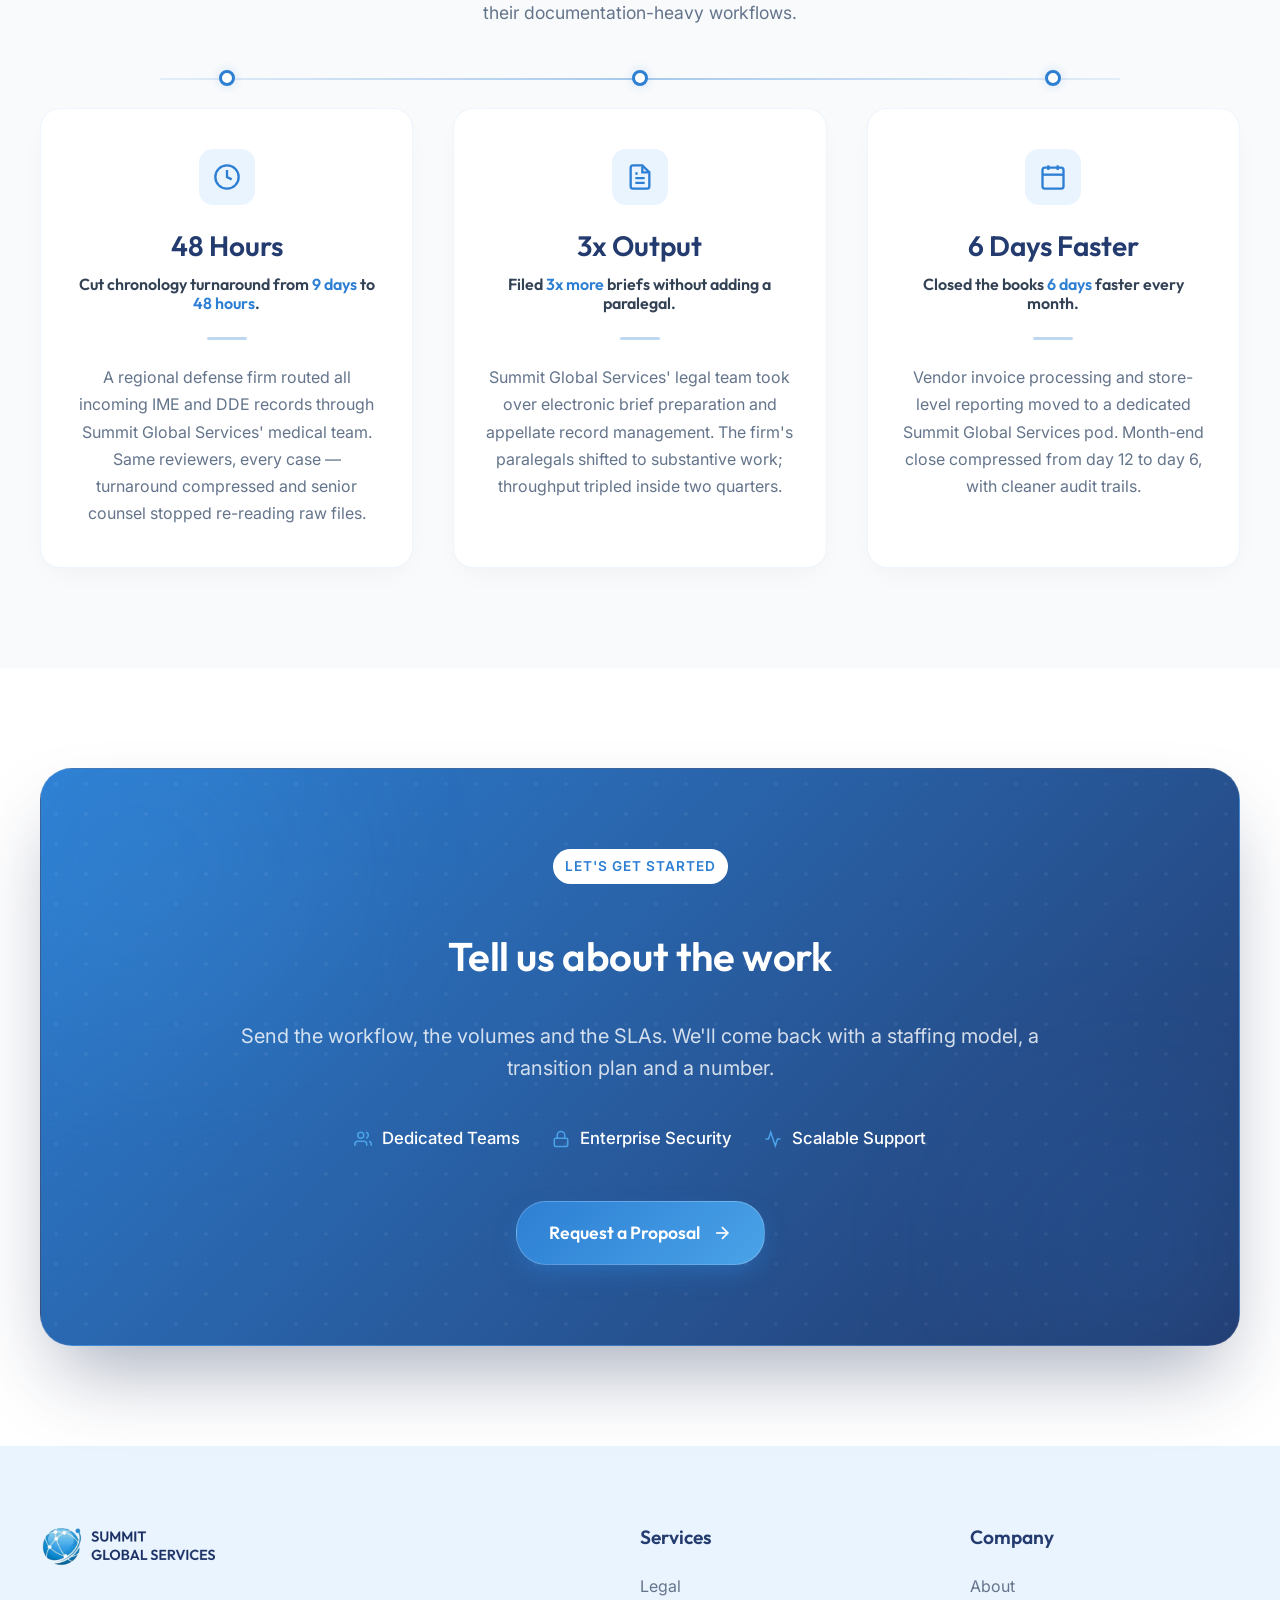
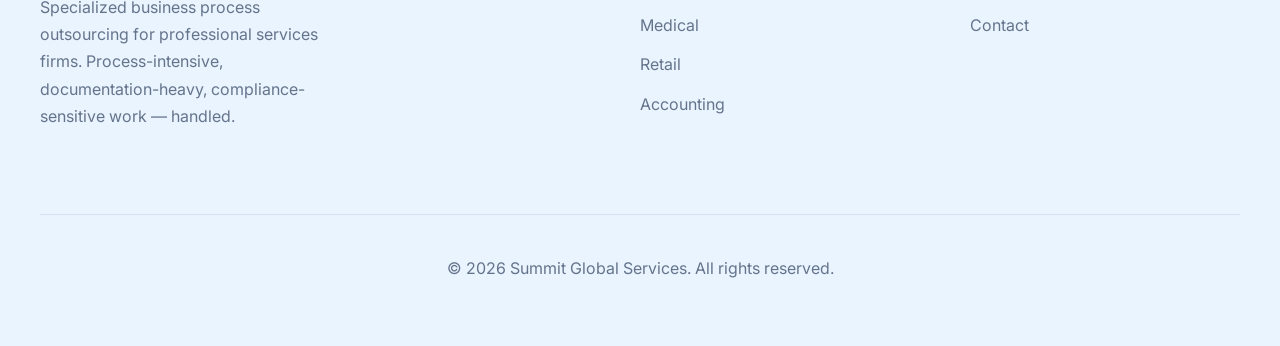
==== commit d717e4f7: "Updated Learn More animation" ====
--- a/index.html
+++ b/index.html
@@ -358,7 +358,7 @@
                                 <span>Last Minute Changes? We've Got You Covered.</span>
                             </li>
                         </ul>
-                        <div class="pillar-card-link"><span class="link-text">Learn More</span><span class="link-arrow">&rarr;</span></div>
+                        <div class="pillar-card-link"><span class="link-text">Read More</span><span class="link-arrow">&rarr;</span></div>
                     </div>
                 </a>
 
@@ -390,7 +390,7 @@
                                 <span>Delivered in Orderly Manner</span>
                             </li>
                         </ul>
-                        <div class="pillar-card-link"><span class="link-text">Learn More</span><span class="link-arrow">&rarr;</span></div>
+                        <div class="pillar-card-link"><span class="link-text">Read More</span><span class="link-arrow">&rarr;</span></div>
                     </div>
                 </a>
 
@@ -422,7 +422,7 @@
                                 <span>Stay Compliant, Stay Stress-Free</span>
                             </li>
                         </ul>
-                        <div class="pillar-card-link"><span class="link-text">Learn More</span><span class="link-arrow">&rarr;</span></div>
+                        <div class="pillar-card-link"><span class="link-text">Read More</span><span class="link-arrow">&rarr;</span></div>
                     </div>
                 </a>
 
@@ -454,7 +454,7 @@
                                 <span>Better Control of Inventory</span>
                             </li>
                         </ul>
-                        <div class="pillar-card-link"><span class="link-text">Learn More</span><span class="link-arrow">&rarr;</span></div>
+                        <div class="pillar-card-link"><span class="link-text">Read More</span><span class="link-arrow">&rarr;</span></div>
                     </div>
                 </a>
             </div>
